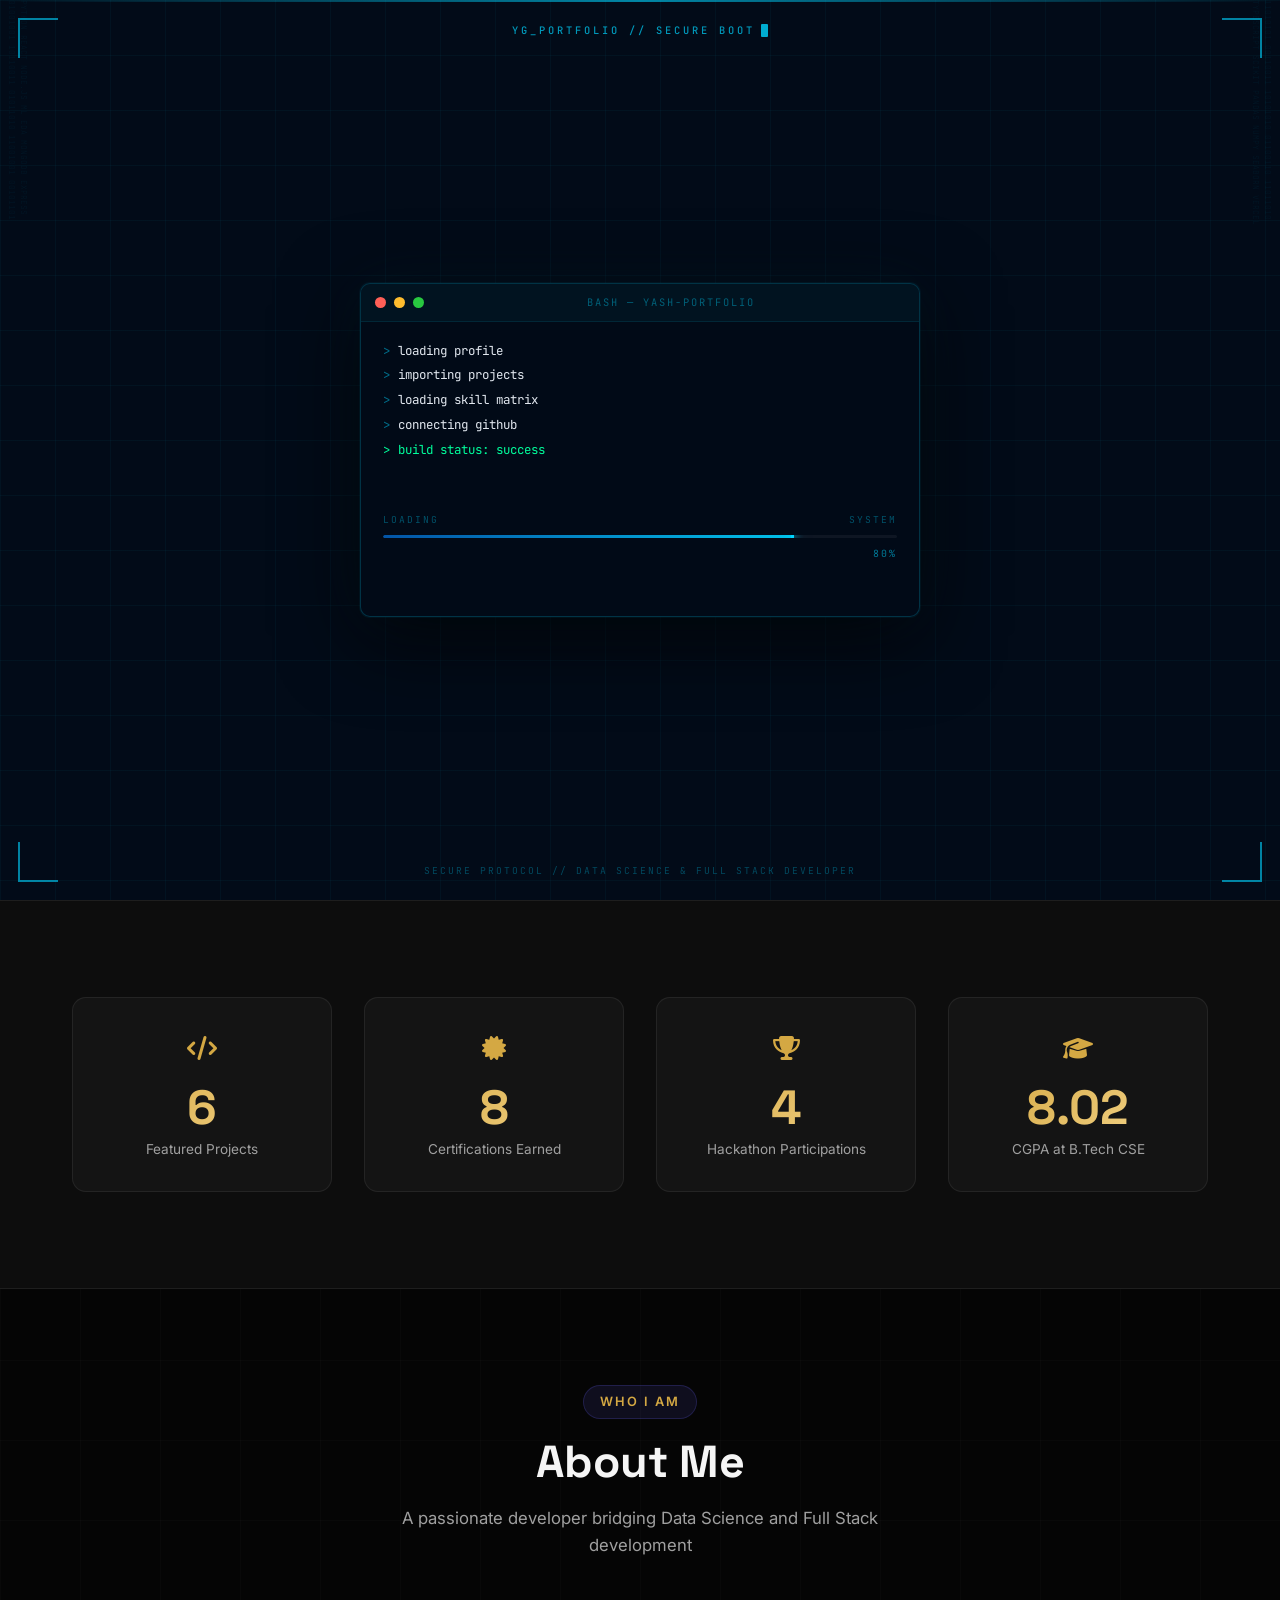
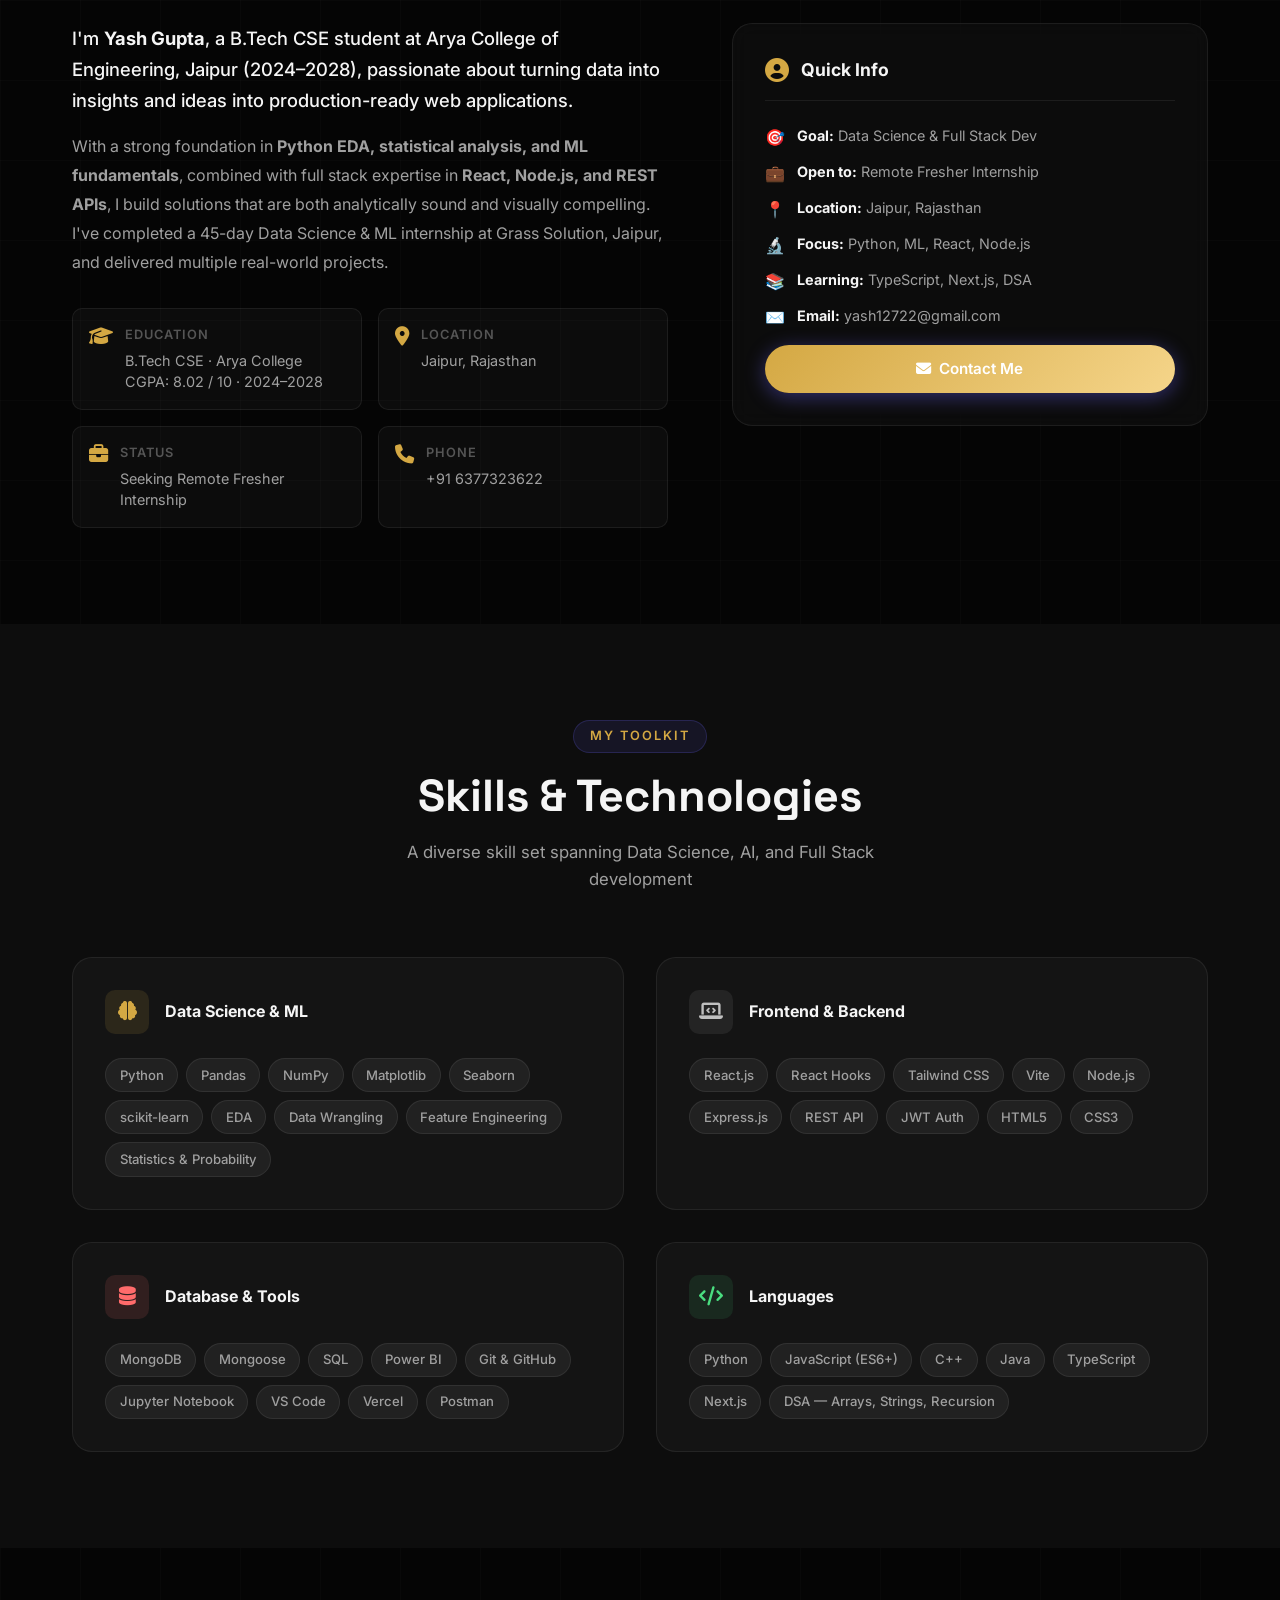
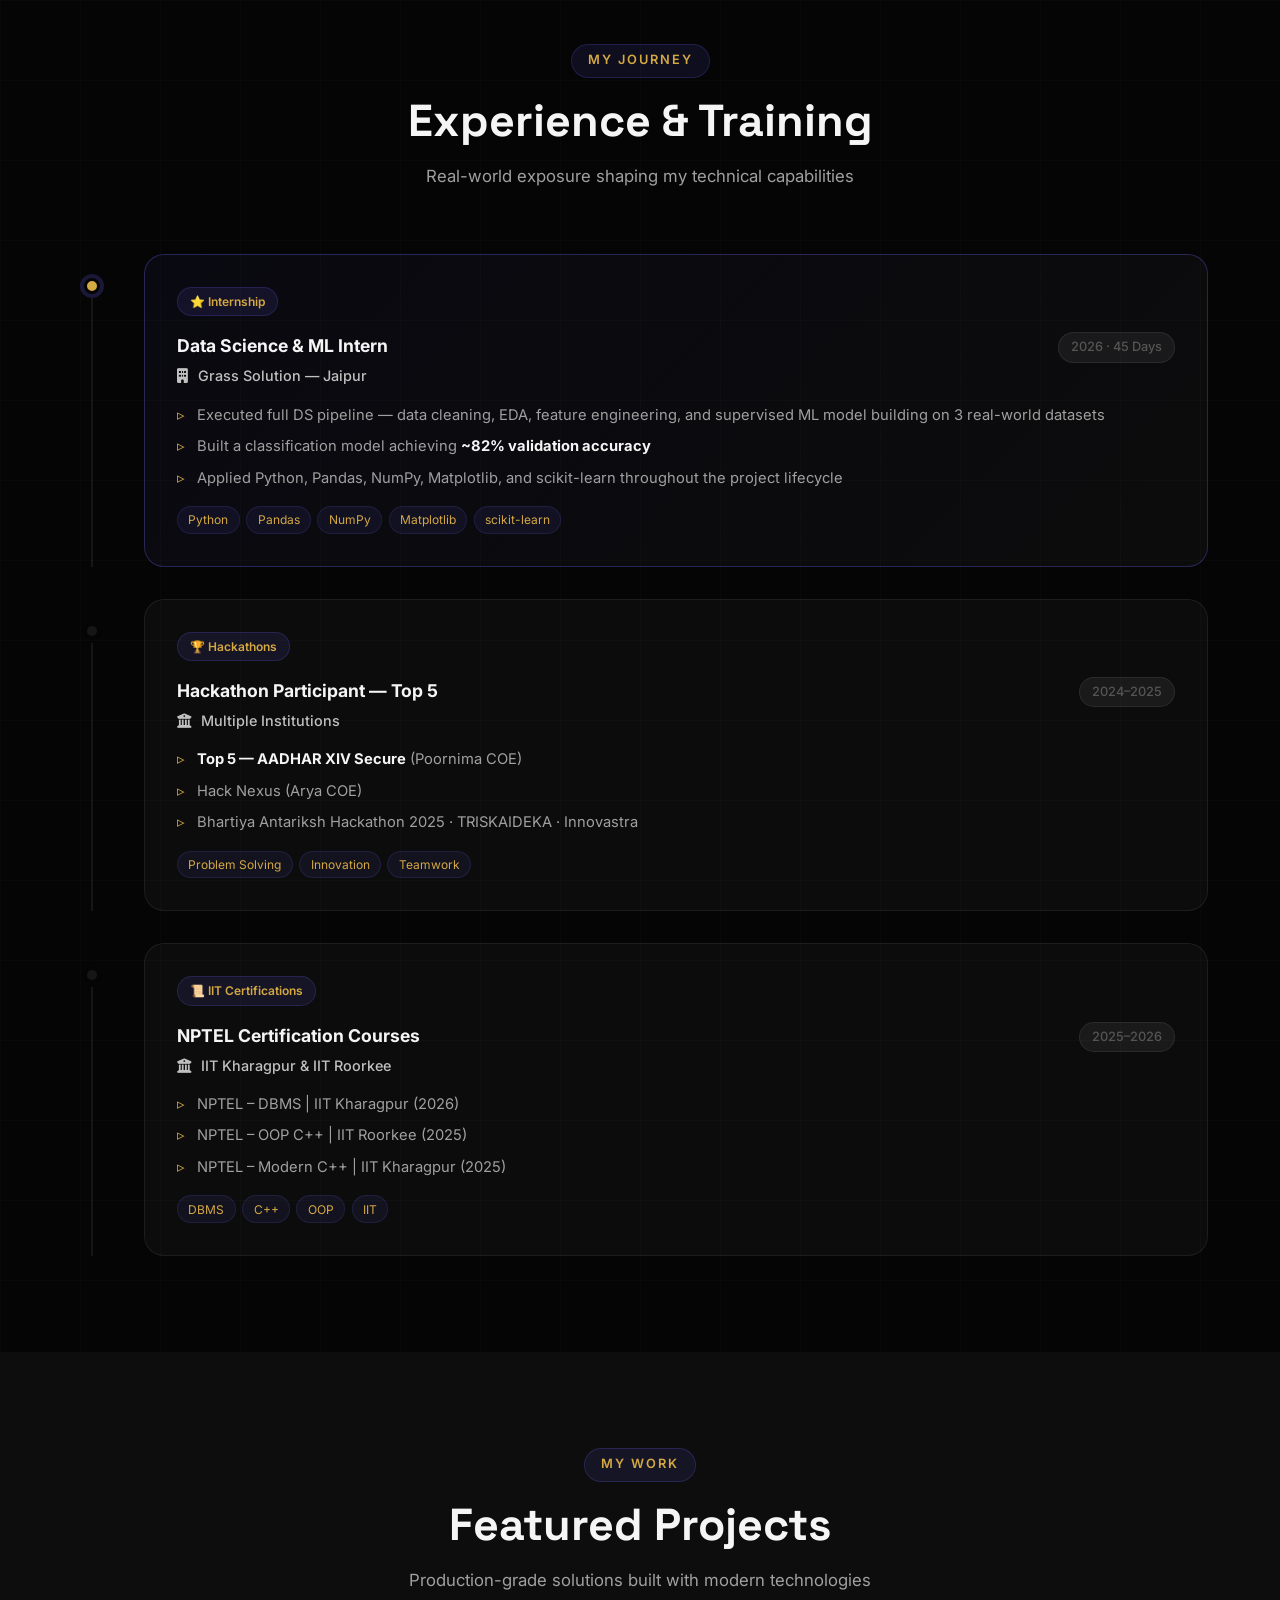
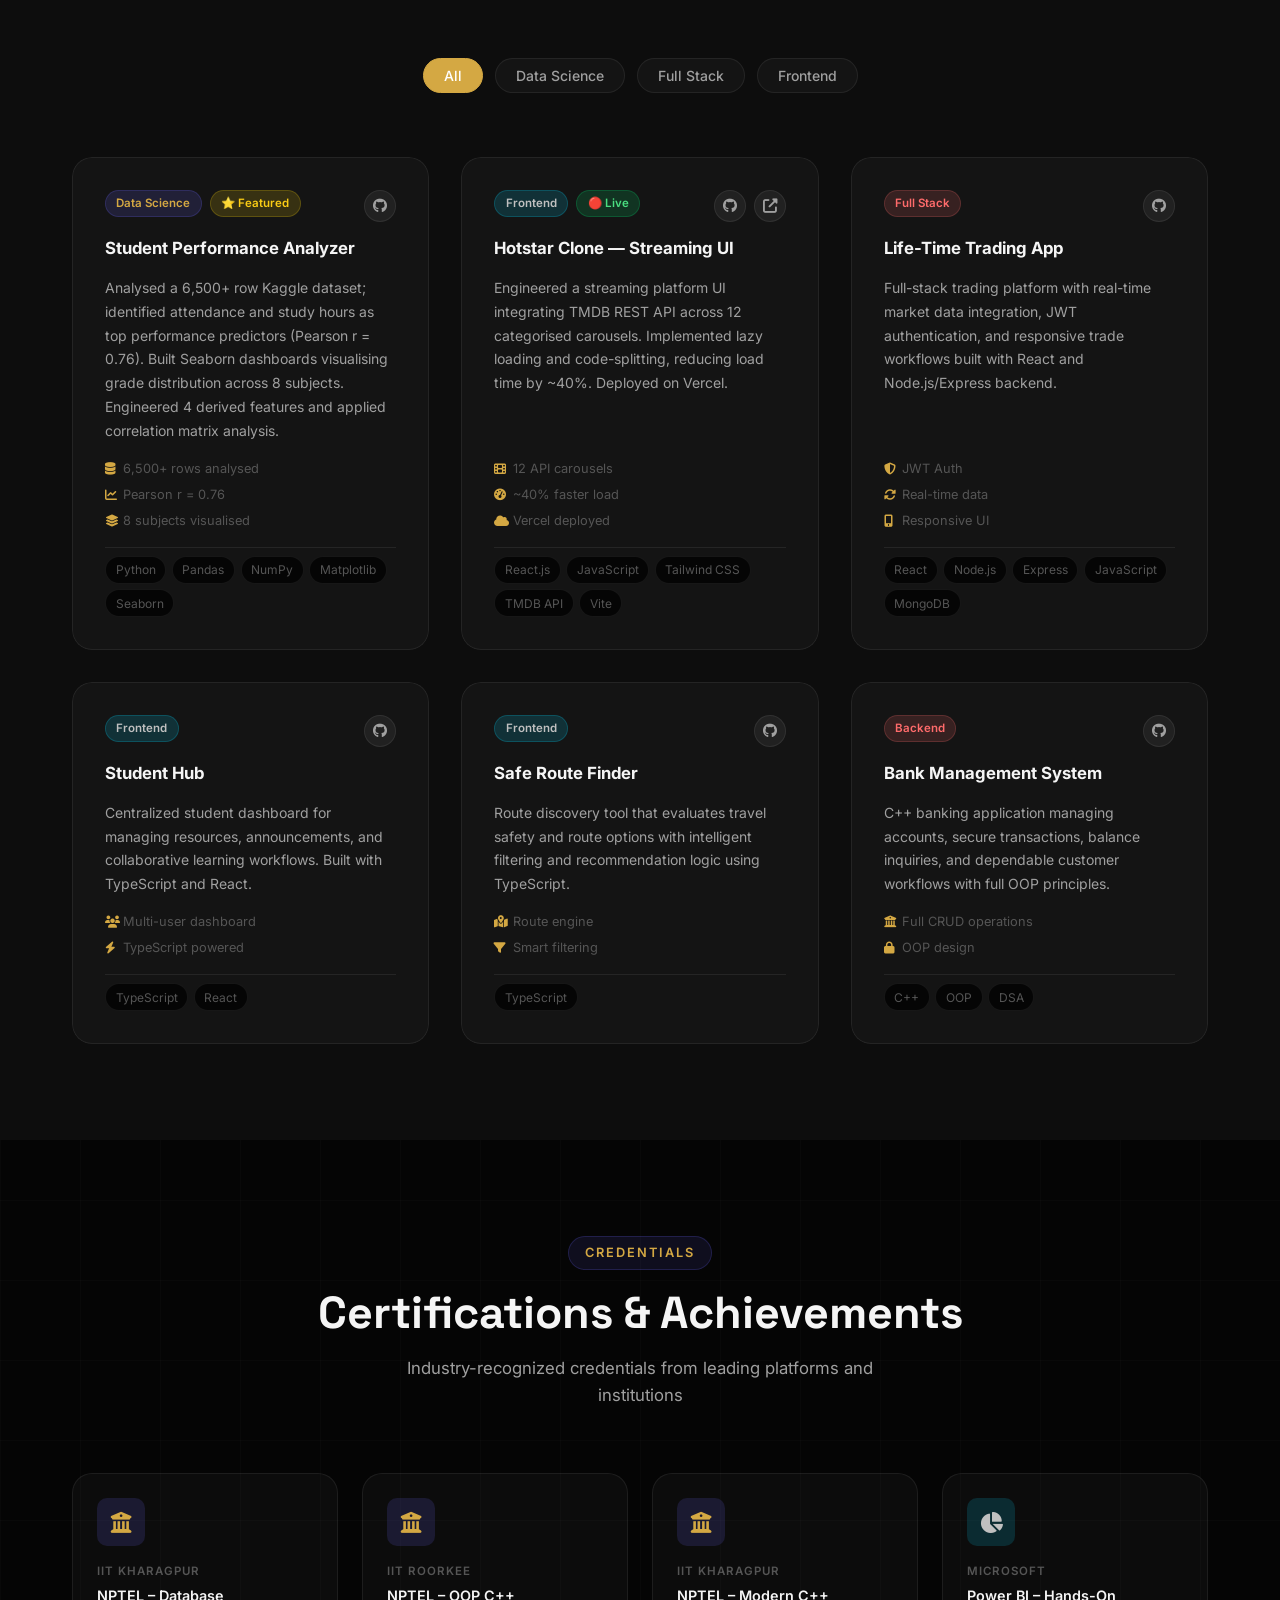
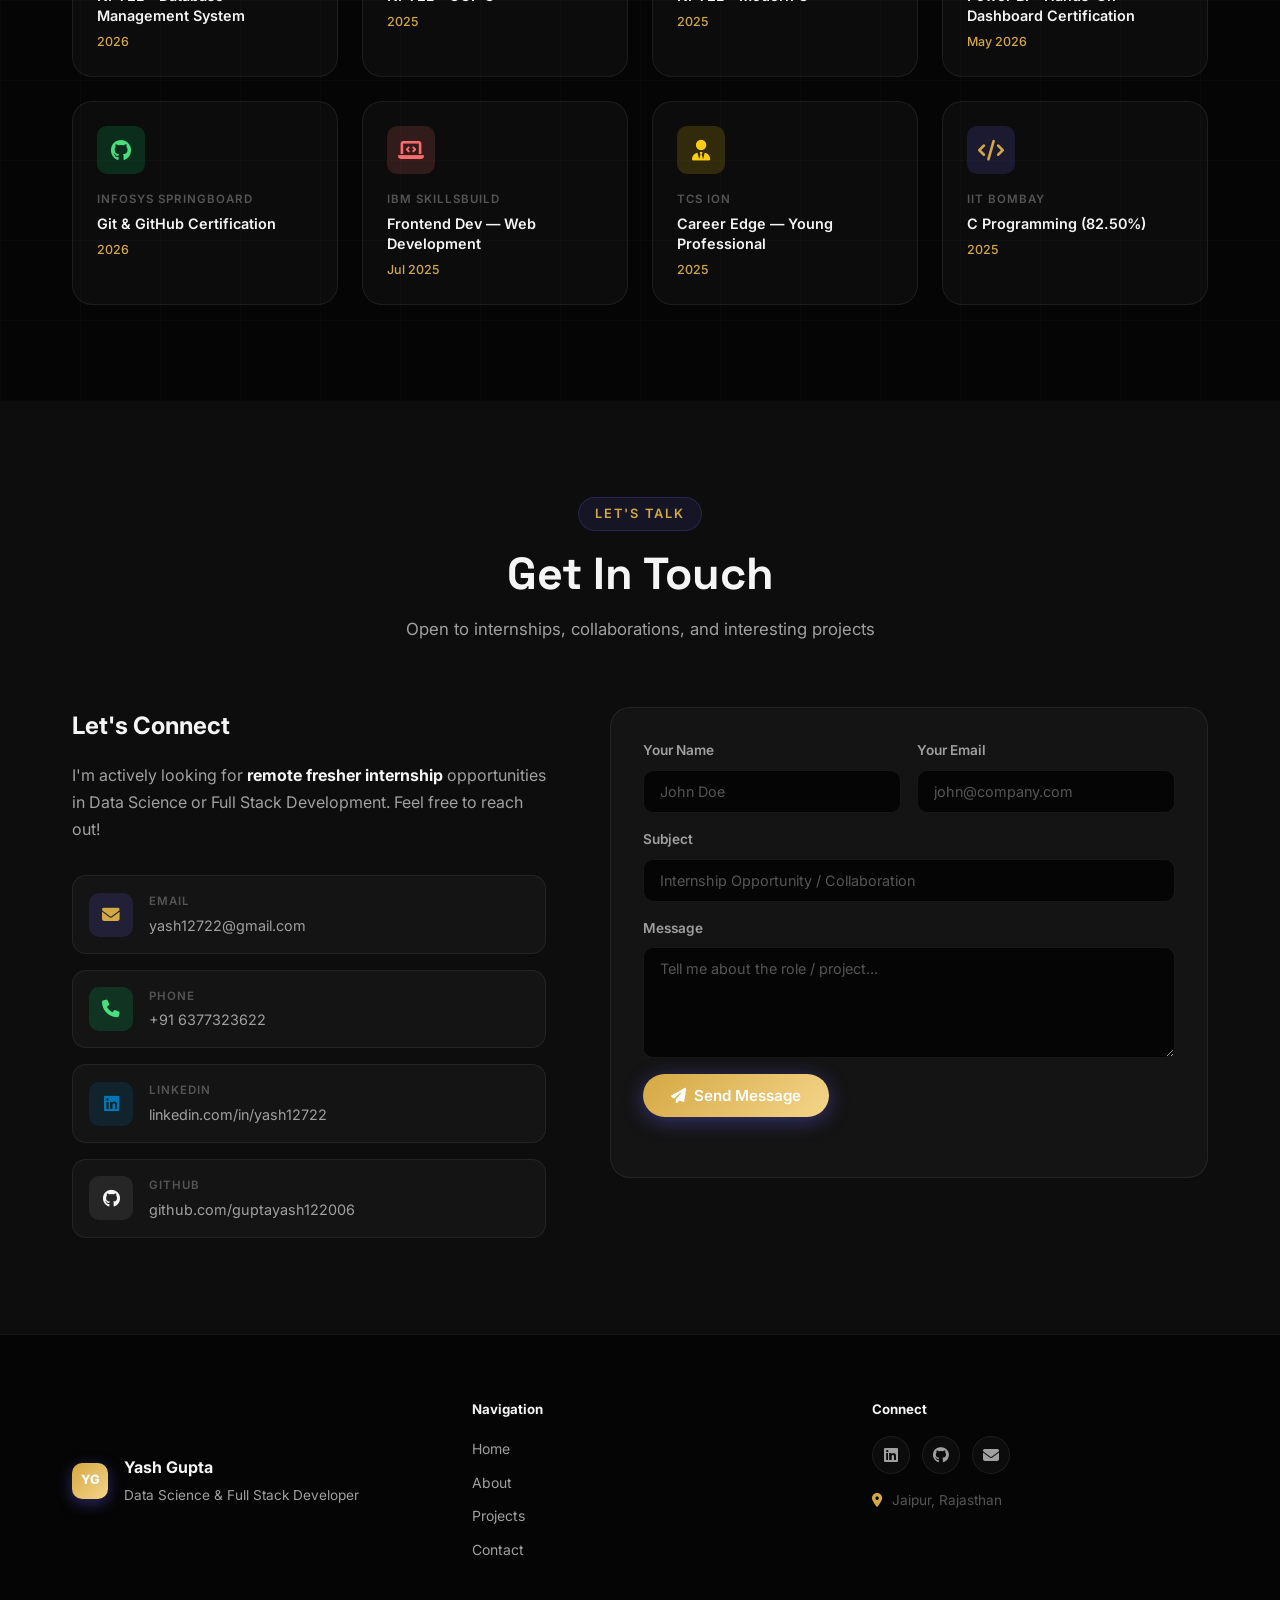
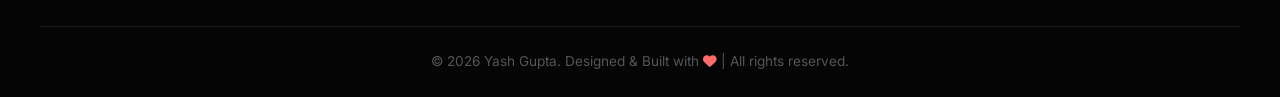
==== index.html @ b6098608 "first commit" ====
<!DOCTYPE html>
<html lang="en" data-theme="dark">
<head>
  <meta charset="UTF-8">
  <meta name="viewport" content="width=device-width, initial-scale=1.0">
  <meta name="description" content="Yash Gupta - Data Science & Full Stack Developer Portfolio. B.Tech CSE Student at Arya College of Engineering, Jaipur. Python, React, ML, Node.js.">
  <meta name="keywords" content="Yash Gupta, data science, full stack developer, portfolio, React, Node.js, Python, ML, internship, web development, Jaipur">
  <meta name="author" content="Yash Gupta">
  <meta name="robots" content="index,follow">
  <meta name="theme-color" content="#050505">
  <meta property="og:title" content="Yash Gupta | Data Science & Full Stack Developer">
  <meta property="og:description" content="Technical portfolio of Yash Gupta — Data Science fresher with hands-on Python EDA, ML, and Full Stack competency in React & Node.js.">
  <meta property="og:type" content="website">
  <meta property="og:site_name" content="Yash Gupta Portfolio">
  <meta name="twitter:card" content="summary_large_image">
  <meta name="twitter:title" content="Yash Gupta | Data Science & Full Stack Developer">
  <meta name="twitter:description" content="Data Science fresher | Full Stack competency in React & Node.js | Seeking remote fresher internship.">
  <title>Yash Gupta | Data Science & Full Stack Developer</title>

  <link rel="preconnect" href="https://fonts.googleapis.com">
  <link rel="preconnect" href="https://fonts.gstatic.com" crossorigin>
  <link href="https://fonts.googleapis.com/css2?family=Inter:wght@300;400;500;600;700;800;900&family=Space+Grotesk:wght@400;500;600;700&family=JetBrains+Mono:wght@400;500&display=swap" rel="stylesheet">
  <link rel="stylesheet" href="https://cdnjs.cloudflare.com/ajax/libs/font-awesome/6.5.0/css/all.min.css">
  <link rel="stylesheet" href="style.css">
  <!-- PRELOADER STYLES (isolated, yg- namespaced) -->
  <link rel="stylesheet" href="preloader.css">
</head>

<body>

  <!-- ============================================================
       PRE-LOADER OVERLAY
       Phase 1: ScannerIntro  (radar + status messages)
       Phase 2: TerminalLoader (commands + progress bar)
       Dismissed via JS after ~4-5s, shown only once per session.
       ============================================================ -->
  <div id="yg-preloader" role="status" aria-label="Loading portfolio..." aria-live="polite">

    <!-- ── SCANNER BACKGROUND DECORATION ── -->
    <div class="yg-grid-bg" aria-hidden="true"></div>
    <div class="yg-scanline" aria-hidden="true"></div>
    <div class="yg-corner yg-corner-tl" aria-hidden="true"></div>
    <div class="yg-corner yg-corner-tr" aria-hidden="true"></div>
    <div class="yg-corner yg-corner-bl" aria-hidden="true"></div>
    <div class="yg-corner yg-corner-br" aria-hidden="true"></div>
    <div class="yg-data-stream yg-ds-l1" aria-hidden="true">01001001 10110011 01011010 11001001 00101101</div>
    <div class="yg-data-stream yg-ds-l2" aria-hidden="true">PYTHON REACT NODE.JS ML EDA MONGODB EXPRESS</div>
    <div class="yg-data-stream yg-ds-r1" aria-hidden="true">11010101 00110011 10101010 01100110 11011010</div>
    <div class="yg-data-stream yg-ds-r2" aria-hidden="true">TYPESCRIPT SCIKIT PANDAS NUMPY SEABORN VERCEL</div>

    <!-- Top + Bottom status bars -->
    <div class="yg-top-bar" aria-hidden="true">
      <span>YG_PORTFOLIO // SECURE BOOT</span>
      <span class="yg-blink-cursor"></span>
    </div>
    <div class="yg-bottom-bar" aria-hidden="true">SECURE PROTOCOL // DATA SCIENCE &amp; FULL STACK DEVELOPER</div>

    <!-- ── PHASE 1 — SCANNER ── -->
    <div id="yg-scanner">

      <!-- Radar Scene -->
      <div class="yg-radar-scene">
        <!-- Static rings -->
        <div class="yg-ring yg-ring-1"></div>
        <div class="yg-ring yg-ring-2"></div>
        <div class="yg-ring yg-ring-3"></div>
        <div class="yg-ring yg-ring-4"></div>
        <div class="yg-ring-dot"></div>
        <!-- Crosshairs -->
        <div class="yg-cross-h"></div>
        <div class="yg-cross-v"></div>
        <!-- Radar sweep canvas -->
        <canvas id="yg-radar-canvas" aria-hidden="true"></canvas>
        <!-- Blip dots -->
        <div class="yg-blip yg-blip-1"></div>
        <div class="yg-blip yg-blip-2"></div>
        <div class="yg-blip yg-blip-3"></div>
        <div class="yg-blip yg-blip-4"></div>
        <!-- Center emblem -->
        <div class="yg-radar-center">
          <svg class="yg-shield-icon" viewBox="0 0 24 24" xmlns="http://www.w3.org/2000/svg" aria-hidden="true">
            <path d="M12 22s8-4 8-10V5l-8-3-8 3v7c0 6 8 10 8 10z"/>
          </svg>
        </div>
      </div>

      <!-- Status messages -->
      <div class="yg-status-wrap">
        <div class="yg-status-text" id="yg-scanner-status" aria-live="polite"></div>
      </div>

    </div><!-- /#yg-scanner -->

    <!-- ── PHASE 2 — TERMINAL LOADER ── -->
    <div id="yg-terminal">

      <!-- Terminal window -->
      <div class="yg-term-window">

        <!-- Title bar -->
        <div class="yg-term-titlebar" aria-hidden="true">
          <span class="yg-term-dot yg-term-dot-red"></span>
          <span class="yg-term-dot yg-term-dot-yellow"></span>
          <span class="yg-term-dot yg-term-dot-green"></span>
          <span class="yg-term-title">bash &mdash; yash-portfolio</span>
        </div>

        <!-- Command lines -->
        <div class="yg-term-body">
          <div class="yg-term-line" id="yg-cmd-1">
            <span class="yg-term-prompt">&gt;</span>
            <span class="yg-term-cmd">loading profile</span>
          </div>
          <div class="yg-term-line" id="yg-cmd-2">
            <span class="yg-term-prompt">&gt;</span>
            <span class="yg-term-cmd">importing projects</span>
          </div>
          <div class="yg-term-line" id="yg-cmd-3">
            <span class="yg-term-prompt">&gt;</span>
            <span class="yg-term-cmd">loading skill matrix</span>
          </div>
          <div class="yg-term-line" id="yg-cmd-4">
            <span class="yg-term-prompt">&gt;</span>
            <span class="yg-term-cmd">connecting github</span>
          </div>
          <div class="yg-term-line" id="yg-cmd-5">
            <span class="yg-term-prompt">&gt;</span>
            <span class="yg-term-cmd">build status: success</span>
          </div>
          <!-- Active cursor -->
          <div class="yg-term-cursor-line" id="yg-term-cursor-line" aria-hidden="true">
            <span class="yg-term-prompt">&gt;</span>
            <span class="yg-term-cursor"></span>
          </div>
        </div>

        <!-- Progress bar -->
        <div class="yg-progress-section">
          <div class="yg-prog-header">
            <span id="yg-prog-label">Loading</span>
            <span>System</span>
          </div>
          <div class="yg-prog-track" role="progressbar" aria-valuemin="0" aria-valuemax="100" aria-valuenow="0">
            <div class="yg-prog-fill" id="yg-prog-fill"></div>
          </div>
          <div class="yg-prog-pct" id="yg-prog-pct">0%</div>
        </div>

        <!-- Access Granted row -->
        <div class="yg-access-row" id="yg-access-row">
          <span class="yg-access-dot"></span>
          <span>Access Granted &mdash; Launching Portfolio</span>
        </div>

      </div><!-- /.yg-term-window -->
    </div><!-- /#yg-terminal -->

  </div><!-- /#yg-preloader -->

  <!-- PARTICLES BACKGROUND -->
  <canvas id="particleCanvas"></canvas>

  <!-- CURSOR GLOW -->
  <div class="cursor-glow" id="cursorGlow"></div>

  <!-- SKIP LINK -->
  <a class="skip-link" href="#mainContent">Skip to main content</a>

  <!-- STICKY NAVBAR -->
  <header class="navbar" id="navbar">
    <div class="navbar-container">
      <div class="navbar-brand">
        <div class="brand-logo">
          <span>YG</span>
        </div>
        <span class="brand-text">Yash Gupta</span>
      </div>

      <nav class="nav-links" id="navLinks" aria-label="Primary navigation">
        <a href="#hero" class="nav-link active" data-section="hero">Home</a>
        <a href="#about" class="nav-link" data-section="about">About</a>
        <a href="#skills" class="nav-link" data-section="skills">Skills</a>
        <a href="#experience" class="nav-link" data-section="experience">Experience</a>
        <a href="#projects" class="nav-link" data-section="projects">Projects</a>
        <a href="#certifications" class="nav-link" data-section="certifications">Certifications</a>
        <a href="#contact" class="nav-link" data-section="contact">Contact</a>
      </nav>

      <div class="navbar-actions">
        <!-- Day/Night Toggle -->
        <button class="theme-toggle" id="themeToggle" aria-label="Toggle dark/light mode" title="Toggle Theme">
          <div class="toggle-track">
            <i class="fas fa-moon moon-icon"></i>
            <i class="fas fa-sun sun-icon"></i>
            <div class="toggle-thumb"></div>
          </div>
        </button>

        <a href="#" target="_blank" rel="noopener noreferrer" class="resume-btn" id="resumeBtn">
          <i class="fas fa-file-pdf"></i> <span>Resume</span>
        </a>
      </div>

      <button class="mobile-menu-btn" id="mobileMenuBtn" type="button" aria-label="Toggle navigation menu" aria-expanded="false" aria-controls="navLinks">
        <span></span><span></span><span></span>
      </button>
    </div>
  </header>

  <main id="mainContent">

    <!-- ===== HERO SECTION ===== -->
    <section id="hero" class="hero">
      <div class="hero-container">
        <div class="hero-content" data-aos="fade-right">
          <div class="hero-badge">
            <span class="badge-dot"></span>
            Open to Internships
          </div>

          <h1 class="hero-title">
            Hi, I'm <span class="gradient-text typewriter" id="nameText">Yash Gupta</span>
          </h1>

          <div class="hero-role">
            <span class="role-prefix">I build</span>
            <span class="role-rotator" id="roleRotator">
              <span class="role-item active">ML & Data Science Solutions</span>
              <span class="role-item">Full Stack Web Apps</span>
              <span class="role-item">React & Node.js Projects</span>
              <span class="role-item">Data Visualizations</span>
            </span>
          </div>

          <p class="hero-description">
            Data Science fresher with hands-on Python EDA, statistical analysis, and ML fundamentals. 
            Full Stack competency in React & Node.js. Delivered 2 data projects and a production-deployed 
            frontend clone. Seeking a <strong>remote fresher internship</strong> in Data Science or Full Stack Development.
          </p>

          <div class="hero-ctas">
            <a href="#projects" class="btn btn-primary">
              <i class="fas fa-rocket"></i> View My Work
            </a>
            <a href="#contact" class="btn btn-secondary">
              <i class="fas fa-paper-plane"></i> Hire Me
            </a>
          </div>

          <div class="hero-socials">
            <a href="https://www.linkedin.com/in/yash12722/" target="_blank" rel="noopener noreferrer" class="social-link" title="LinkedIn" aria-label="LinkedIn">
              <i class="fab fa-linkedin"></i>
            </a>
            <a href="https://github.com/guptayash122006" target="_blank" rel="noopener noreferrer" class="social-link" title="GitHub" aria-label="GitHub">
              <i class="fab fa-github"></i>
            </a>
            <a href="mailto:yash12722@gmail.com" class="social-link" title="Email" aria-label="Email">
              <i class="fas fa-envelope"></i>
            </a>
            <a href="tel:+916377323622" class="social-link" title="Phone" aria-label="Phone">
              <i class="fas fa-phone"></i>
            </a>
          </div>
        </div>

        <div class="hero-visual" data-aos="fade-left">
          <div class="hero-card-3d">
            <div class="profile-ring outer-ring"></div>
            <div class="profile-ring middle-ring"></div>
            <div class="profile-avatar">
              <img
                src="profile.jpg"
                alt="Yash Gupta"
                class="avatar-photo"
              >
            </div>
            <div class="floating-badge badge-1">
              <i class="fab fa-python"></i> Python
            </div>
            <div class="floating-badge badge-2">
              <i class="fas fa-brain"></i> ML
            </div>
            <div class="floating-badge badge-3">
              <i class="fab fa-react"></i> React
            </div>
            <div class="floating-badge badge-4">
              <i class="fas fa-chart-bar"></i> EDA
            </div>
            <div class="floating-badge badge-5">
              <i class="fab fa-node-js"></i> Node.js
            </div>
          </div>
        </div>
      </div>

      <div class="scroll-indicator">
        <div class="scroll-mouse">
          <div class="scroll-wheel"></div>
        </div>
        <span>Scroll to explore</span>
      </div>
    </section>

    <!-- ===== STATS SECTION ===== -->
    <section class="stats-section">
      <div class="section-container">
        <div class="stats-grid">
          <div class="stat-card" data-aos="fade-up" data-aos-delay="0">
            <div class="stat-icon"><i class="fas fa-code"></i></div>
            <h3 class="stat-number" data-count="6">0</h3>
            <p>Featured Projects</p>
          </div>
          <div class="stat-card" data-aos="fade-up" data-aos-delay="100">
            <div class="stat-icon"><i class="fas fa-certificate"></i></div>
            <h3 class="stat-number" data-count="8">0</h3>
            <p>Certifications Earned</p>
          </div>
          <div class="stat-card" data-aos="fade-up" data-aos-delay="200">
            <div class="stat-icon"><i class="fas fa-trophy"></i></div>
            <h3 class="stat-number" data-count="4">0</h3>
            <p>Hackathon Participations</p>
          </div>
          <div class="stat-card" data-aos="fade-up" data-aos-delay="300">
            <div class="stat-icon"><i class="fas fa-graduation-cap"></i></div>
            <h3 class="stat-number" data-count="8" data-suffix=".02">0</h3>
            <p>CGPA at B.Tech CSE</p>
          </div>
        </div>
      </div>
    </section>

    <!-- ===== ABOUT SECTION ===== -->
    <section id="about" class="about-section">
      <div class="section-container">
        <div class="section-header" data-aos="fade-up">
          <span class="section-tag">Who I Am</span>
          <h2 class="section-title">About Me</h2>
          <p class="section-subtitle">A passionate developer bridging Data Science and Full Stack development</p>
        </div>

        <div class="about-wrapper">
          <div class="about-content" data-aos="fade-right">
            <p class="about-intro">
              I'm <strong>Yash Gupta</strong>, a B.Tech CSE student at Arya College of Engineering, Jaipur (2024–2028), 
              passionate about turning data into insights and ideas into production-ready web applications.
            </p>
            <p class="about-body">
              With a strong foundation in <strong>Python EDA, statistical analysis, and ML fundamentals</strong>, 
              combined with full stack expertise in <strong>React, Node.js, and REST APIs</strong>, I build solutions 
              that are both analytically sound and visually compelling. I've completed a 45-day Data Science & ML 
              internship at Grass Solution, Jaipur, and delivered multiple real-world projects.
            </p>

            <div class="about-facts-grid">
              <div class="fact-item">
                <i class="fas fa-graduation-cap"></i>
                <div>
                  <h4>Education</h4>
                  <p>B.Tech CSE · Arya College<br>CGPA: 8.02 / 10 · 2024–2028</p>
                </div>
              </div>
              <div class="fact-item">
                <i class="fas fa-map-marker-alt"></i>
                <div>
                  <h4>Location</h4>
                  <p>Jaipur, Rajasthan</p>
                </div>
              </div>
              <div class="fact-item">
                <i class="fas fa-briefcase"></i>
                <div>
                  <h4>Status</h4>
                  <p>Seeking Remote Fresher Internship</p>
                </div>
              </div>
              <div class="fact-item">
                <i class="fas fa-phone"></i>
                <div>
                  <h4>Phone</h4>
                  <p>+91 6377323622</p>
                </div>
              </div>
            </div>
          </div>

          <div class="about-card-side" data-aos="fade-left">
            <div class="quick-info-card">
              <div class="quick-info-header">
                <i class="fas fa-user-circle"></i>
                <h3>Quick Info</h3>
              </div>
              <ul class="quick-list">
                <li><span class="ql-icon">🎯</span><span><strong>Goal:</strong> Data Science & Full Stack Dev</span></li>
                <li><span class="ql-icon">💼</span><span><strong>Open to:</strong> Remote Fresher Internship</span></li>
                <li><span class="ql-icon">📍</span><span><strong>Location:</strong> Jaipur, Rajasthan</span></li>
                <li><span class="ql-icon">🔬</span><span><strong>Focus:</strong> Python, ML, React, Node.js</span></li>
                <li><span class="ql-icon">📚</span><span><strong>Learning:</strong> TypeScript, Next.js, DSA</span></li>
                <li><span class="ql-icon">✉️</span><span><strong>Email:</strong> yash12722@gmail.com</span></li>
              </ul>
              <a href="#contact" class="btn btn-primary" style="width:100%; margin-top: 1rem; justify-content:center;">
                <i class="fas fa-envelope"></i> Contact Me
              </a>
            </div>
          </div>
        </div>
      </div>
    </section>

    <!-- ===== SKILLS SECTION ===== -->
    <section id="skills" class="skills-section">
      <div class="section-container">
        <div class="section-header" data-aos="fade-up">
          <span class="section-tag">My Toolkit</span>
          <h2 class="section-title">Skills & Technologies</h2>
          <p class="section-subtitle">A diverse skill set spanning Data Science, AI, and Full Stack development</p>
        </div>

        <div class="skills-grid">
          <!-- Data Science & ML -->
          <div class="skill-category-card" data-aos="fade-up" data-aos-delay="0">
            <div class="skill-cat-header">
              <div class="skill-cat-icon ds-icon"><i class="fas fa-brain"></i></div>
              <h3>Data Science & ML</h3>
            </div>
            <div class="skill-chips">
              <span class="skill-chip">Python</span>
              <span class="skill-chip">Pandas</span>
              <span class="skill-chip">NumPy</span>
              <span class="skill-chip">Matplotlib</span>
              <span class="skill-chip">Seaborn</span>
              <span class="skill-chip">scikit-learn</span>
              <span class="skill-chip">EDA</span>
              <span class="skill-chip">Data Wrangling</span>
              <span class="skill-chip">Feature Engineering</span>
              <span class="skill-chip">Statistics & Probability</span>
            </div>
          </div>

          <!-- Frontend & Backend -->
          <div class="skill-category-card" data-aos="fade-up" data-aos-delay="100">
            <div class="skill-cat-header">
              <div class="skill-cat-icon fe-icon"><i class="fas fa-laptop-code"></i></div>
              <h3>Frontend & Backend</h3>
            </div>
            <div class="skill-chips">
              <span class="skill-chip">React.js</span>
              <span class="skill-chip">React Hooks</span>
              <span class="skill-chip">Tailwind CSS</span>
              <span class="skill-chip">Vite</span>
              <span class="skill-chip">Node.js</span>
              <span class="skill-chip">Express.js</span>
              <span class="skill-chip">REST API</span>
              <span class="skill-chip">JWT Auth</span>
              <span class="skill-chip">HTML5</span>
              <span class="skill-chip">CSS3</span>
            </div>
          </div>

          <!-- Database & Tools -->
          <div class="skill-category-card" data-aos="fade-up" data-aos-delay="200">
            <div class="skill-cat-header">
              <div class="skill-cat-icon db-icon"><i class="fas fa-database"></i></div>
              <h3>Database & Tools</h3>
            </div>
            <div class="skill-chips">
              <span class="skill-chip">MongoDB</span>
              <span class="skill-chip">Mongoose</span>
              <span class="skill-chip">SQL</span>
              <span class="skill-chip">Power BI</span>
              <span class="skill-chip">Git & GitHub</span>
              <span class="skill-chip">Jupyter Notebook</span>
              <span class="skill-chip">VS Code</span>
              <span class="skill-chip">Vercel</span>
              <span class="skill-chip">Postman</span>
            </div>
          </div>

          <!-- Languages -->
          <div class="skill-category-card" data-aos="fade-up" data-aos-delay="300">
            <div class="skill-cat-header">
              <div class="skill-cat-icon lang-icon"><i class="fas fa-code"></i></div>
              <h3>Languages</h3>
            </div>
            <div class="skill-chips">
              <span class="skill-chip">Python</span>
              <span class="skill-chip">JavaScript (ES6+)</span>
              <span class="skill-chip">C++</span>
              <span class="skill-chip">Java</span>
              <span class="skill-chip">TypeScript</span>
              <span class="skill-chip">Next.js</span>
              <span class="skill-chip">DSA — Arrays, Strings, Recursion</span>
            </div>
          </div>
        </div>
      </div>
    </section>

    <!-- ===== EXPERIENCE SECTION ===== -->
    <section id="experience" class="experience-section">
      <div class="section-container">
        <div class="section-header" data-aos="fade-up">
          <span class="section-tag">My Journey</span>
          <h2 class="section-title">Experience & Training</h2>
          <p class="section-subtitle">Real-world exposure shaping my technical capabilities</p>
        </div>

        <div class="timeline">
          <!-- DS & ML Internship -->
          <div class="timeline-item" data-aos="fade-right">
            <div class="timeline-connector">
              <div class="timeline-dot current"></div>
              <div class="timeline-line"></div>
            </div>
            <div class="timeline-card featured">
              <div class="tl-badge">⭐ Internship</div>
              <div class="timeline-header">
                <div>
                  <h3>Data Science & ML Intern</h3>
                  <p class="timeline-org"><i class="fas fa-building"></i> Grass Solution — Jaipur</p>
                </div>
                <span class="timeline-date">2026 · 45 Days</span>
              </div>
              <ul class="timeline-points">
                <li>Executed full DS pipeline — data cleaning, EDA, feature engineering, and supervised ML model building on 3 real-world datasets</li>
                <li>Built a classification model achieving <strong>~82% validation accuracy</strong></li>
                <li>Applied Python, Pandas, NumPy, Matplotlib, and scikit-learn throughout the project lifecycle</li>
              </ul>
              <div class="timeline-tags">
                <span>Python</span><span>Pandas</span><span>NumPy</span><span>Matplotlib</span><span>scikit-learn</span>
              </div>
            </div>
          </div>

          <!-- Hackathons -->
          <div class="timeline-item" data-aos="fade-right" data-aos-delay="100">
            <div class="timeline-connector">
              <div class="timeline-dot"></div>
              <div class="timeline-line"></div>
            </div>
            <div class="timeline-card">
              <div class="tl-badge">🏆 Hackathons</div>
              <div class="timeline-header">
                <div>
                  <h3>Hackathon Participant — Top 5</h3>
                  <p class="timeline-org"><i class="fas fa-university"></i> Multiple Institutions</p>
                </div>
                <span class="timeline-date">2024–2025</span>
              </div>
              <ul class="timeline-points">
                <li><strong>Top 5 — AADHAR XIV Secure</strong> (Poornima COE)</li>
                <li>Hack Nexus (Arya COE)</li>
                <li>Bhartiya Antariksh Hackathon 2025 · TRISKAIDEKA · Innovastra</li>
              </ul>
              <div class="timeline-tags">
                <span>Problem Solving</span><span>Innovation</span><span>Teamwork</span>
              </div>
            </div>
          </div>

          <!-- NPTEL Certifications -->
          <div class="timeline-item" data-aos="fade-right" data-aos-delay="200">
            <div class="timeline-connector">
              <div class="timeline-dot"></div>
              <div class="timeline-line"></div>
            </div>
            <div class="timeline-card">
              <div class="tl-badge">📜 IIT Certifications</div>
              <div class="timeline-header">
                <div>
                  <h3>NPTEL Certification Courses</h3>
                  <p class="timeline-org"><i class="fas fa-university"></i> IIT Kharagpur & IIT Roorkee</p>
                </div>
                <span class="timeline-date">2025–2026</span>
              </div>
              <ul class="timeline-points">
                <li>NPTEL – DBMS | IIT Kharagpur (2026)</li>
                <li>NPTEL – OOP C++ | IIT Roorkee (2025)</li>
                <li>NPTEL – Modern C++ | IIT Kharagpur (2025)</li>
              </ul>
              <div class="timeline-tags">
                <span>DBMS</span><span>C++</span><span>OOP</span><span>IIT</span>
              </div>
            </div>
          </div>
        </div>
      </div>
    </section>

    <!-- ===== PROJECTS SECTION ===== -->
    <section id="projects" class="projects-section">
      <div class="section-container">
        <div class="section-header" data-aos="fade-up">
          <span class="section-tag">My Work</span>
          <h2 class="section-title">Featured Projects</h2>
          <p class="section-subtitle">Production-grade solutions built with modern technologies</p>
        </div>

        <div class="projects-filter" data-aos="fade-up">
          <button class="filter-btn active" data-filter="all">All</button>
          <button class="filter-btn" data-filter="data-science">Data Science</button>
          <button class="filter-btn" data-filter="fullstack">Full Stack</button>
          <button class="filter-btn" data-filter="frontend">Frontend</button>
        </div>

        <div class="projects-grid">

          <!-- Project 1: Student Performance Analyzer -->
          <div class="project-card" data-category="data-science" data-aos="fade-up" data-aos-delay="0">
            <div class="project-card-inner">
              <div class="project-top">
                <div class="project-badges">
                  <span class="project-badge badge-ds">Data Science</span>
                  <span class="project-badge badge-featured">⭐ Featured</span>
                </div>
                <div class="project-links-top">
                  <a href="https://github.com/guptayash122006" target="_blank" rel="noopener noreferrer" title="GitHub" aria-label="View on GitHub">
                    <i class="fab fa-github"></i>
                  </a>
                </div>
              </div>
              <h3 class="project-title">Student Performance Analyzer</h3>
              <p class="project-description">
                Analysed a 6,500+ row Kaggle dataset; identified attendance and study hours as top performance 
                predictors (Pearson r = 0.76). Built Seaborn dashboards visualising grade distribution across 8 subjects.
                Engineered 4 derived features and applied correlation matrix analysis.
              </p>
              <div class="project-highlights">
                <span><i class="fas fa-database"></i> 6,500+ rows analysed</span>
                <span><i class="fas fa-chart-line"></i> Pearson r = 0.76</span>
                <span><i class="fas fa-layer-group"></i> 8 subjects visualised</span>
              </div>
              <div class="tech-stack-row">
                <span>Python</span><span>Pandas</span><span>NumPy</span><span>Matplotlib</span><span>Seaborn</span>
              </div>
            </div>
          </div>

          <!-- Project 2: Hotstar Clone -->
          <div class="project-card" data-category="frontend" data-aos="fade-up" data-aos-delay="100">
            <div class="project-card-inner">
              <div class="project-top">
                <div class="project-badges">
                  <span class="project-badge badge-fe">Frontend</span>
                  <span class="project-badge badge-live">🔴 Live</span>
                </div>
                <div class="project-links-top">
                  <a href="https://github.com/guptayash122006" target="_blank" rel="noopener noreferrer" title="GitHub" aria-label="View on GitHub">
                    <i class="fab fa-github"></i>
                  </a>
                  <a href="https://yash-portfolio-khaki.vercel.app/" target="_blank" rel="noopener noreferrer" title="Live Demo" aria-label="Live Demo">
                    <i class="fas fa-external-link-alt"></i>
                  </a>
                </div>
              </div>
              <h3 class="project-title">Hotstar Clone — Streaming UI</h3>
              <p class="project-description">
                Engineered a streaming platform UI integrating TMDB REST API across 12 categorised carousels. 
                Implemented lazy loading and code-splitting, reducing load time by ~40%. Deployed on Vercel.
              </p>
              <div class="project-highlights">
                <span><i class="fas fa-film"></i> 12 API carousels</span>
                <span><i class="fas fa-tachometer-alt"></i> ~40% faster load</span>
                <span><i class="fas fa-cloud"></i> Vercel deployed</span>
              </div>
              <div class="tech-stack-row">
                <span>React.js</span><span>JavaScript</span><span>Tailwind CSS</span><span>TMDB API</span><span>Vite</span>
              </div>
            </div>
          </div>

          <!-- Project 3: Life-Time Trading App -->
          <div class="project-card" data-category="fullstack" data-aos="fade-up" data-aos-delay="200">
            <div class="project-card-inner">
              <div class="project-top">
                <div class="project-badges">
                  <span class="project-badge badge-fs">Full Stack</span>
                </div>
                <div class="project-links-top">
                  <a href="https://github.com/guptayash122006/Life-Time-Trading-App" target="_blank" rel="noopener noreferrer" title="GitHub" aria-label="View on GitHub">
                    <i class="fab fa-github"></i>
                  </a>
                </div>
              </div>
              <h3 class="project-title">Life-Time Trading App</h3>
              <p class="project-description">
                Full-stack trading platform with real-time market data integration, JWT authentication, 
                and responsive trade workflows built with React and Node.js/Express backend.
              </p>
              <div class="project-highlights">
                <span><i class="fas fa-shield-alt"></i> JWT Auth</span>
                <span><i class="fas fa-sync-alt"></i> Real-time data</span>
                <span><i class="fas fa-mobile-alt"></i> Responsive UI</span>
              </div>
              <div class="tech-stack-row">
                <span>React</span><span>Node.js</span><span>Express</span><span>JavaScript</span><span>MongoDB</span>
              </div>
            </div>
          </div>

          <!-- Project 4: Student Hub -->
          <div class="project-card" data-category="frontend" data-aos="fade-up" data-aos-delay="0">
            <div class="project-card-inner">
              <div class="project-top">
                <div class="project-badges">
                  <span class="project-badge badge-fe">Frontend</span>
                </div>
                <div class="project-links-top">
                  <a href="https://github.com/guptayash122006/student-hub" target="_blank" rel="noopener noreferrer" title="GitHub" aria-label="View on GitHub">
                    <i class="fab fa-github"></i>
                  </a>
                </div>
              </div>
              <h3 class="project-title">Student Hub</h3>
              <p class="project-description">
                Centralized student dashboard for managing resources, announcements, and collaborative 
                learning workflows. Built with TypeScript and React.
              </p>
              <div class="project-highlights">
                <span><i class="fas fa-users"></i> Multi-user dashboard</span>
                <span><i class="fas fa-bolt"></i> TypeScript powered</span>
              </div>
              <div class="tech-stack-row">
                <span>TypeScript</span><span>React</span>
              </div>
            </div>
          </div>

          <!-- Project 5: Safe Route Finder -->
          <div class="project-card" data-category="frontend" data-aos="fade-up" data-aos-delay="100">
            <div class="project-card-inner">
              <div class="project-top">
                <div class="project-badges">
                  <span class="project-badge badge-fe">Frontend</span>
                </div>
                <div class="project-links-top">
                  <a href="https://github.com/guptayash122006/safe-route-finder" target="_blank" rel="noopener noreferrer" title="GitHub" aria-label="View on GitHub">
                    <i class="fab fa-github"></i>
                  </a>
                </div>
              </div>
              <h3 class="project-title">Safe Route Finder</h3>
              <p class="project-description">
                Route discovery tool that evaluates travel safety and route options with intelligent 
                filtering and recommendation logic using TypeScript.
              </p>
              <div class="project-highlights">
                <span><i class="fas fa-map-marked-alt"></i> Route engine</span>
                <span><i class="fas fa-filter"></i> Smart filtering</span>
              </div>
              <div class="tech-stack-row">
                <span>TypeScript</span>
              </div>
            </div>
          </div>

          <!-- Project 6: Bank Management System -->
          <div class="project-card" data-category="fullstack" data-aos="fade-up" data-aos-delay="200">
            <div class="project-card-inner">
              <div class="project-top">
                <div class="project-badges">
                  <span class="project-badge badge-fs">Backend</span>
                </div>
                <div class="project-links-top">
                  <a href="https://github.com/guptayash122006/Bank-Management-System" target="_blank" rel="noopener noreferrer" title="GitHub" aria-label="View on GitHub">
                    <i class="fab fa-github"></i>
                  </a>
                </div>
              </div>
              <h3 class="project-title">Bank Management System</h3>
              <p class="project-description">
                C++ banking application managing accounts, secure transactions, balance inquiries, 
                and dependable customer workflows with full OOP principles.
              </p>
              <div class="project-highlights">
                <span><i class="fas fa-university"></i> Full CRUD operations</span>
                <span><i class="fas fa-lock"></i> OOP design</span>
              </div>
              <div class="tech-stack-row">
                <span>C++</span><span>OOP</span><span>DSA</span>
              </div>
            </div>
          </div>

        </div>
      </div>
    </section>

    <!-- ===== CERTIFICATIONS SECTION ===== -->
    <section id="certifications" class="certifications-section">
      <div class="section-container">
        <div class="section-header" data-aos="fade-up">
          <span class="section-tag">Credentials</span>
          <h2 class="section-title">Certifications & Achievements</h2>
          <p class="section-subtitle">Industry-recognized credentials from leading platforms and institutions</p>
        </div>

        <div class="certs-grid">

          <div class="cert-card" data-aos="fade-up" data-aos-delay="0">
            <div class="cert-icon-wrapper nptel">
              <i class="fas fa-university"></i>
            </div>
            <div class="cert-body">
              <span class="cert-platform">IIT Kharagpur</span>
              <h3>NPTEL – Database Management System</h3>
              <span class="cert-year">2026</span>
            </div>
          </div>

          <div class="cert-card" data-aos="fade-up" data-aos-delay="100">
            <div class="cert-icon-wrapper nptel">
              <i class="fas fa-university"></i>
            </div>
            <div class="cert-body">
              <span class="cert-platform">IIT Roorkee</span>
              <h3>NPTEL – OOP C++</h3>
              <span class="cert-year">2025</span>
            </div>
          </div>

          <div class="cert-card" data-aos="fade-up" data-aos-delay="200">
            <div class="cert-icon-wrapper nptel">
              <i class="fas fa-university"></i>
            </div>
            <div class="cert-body">
              <span class="cert-platform">IIT Kharagpur</span>
              <h3>NPTEL – Modern C++</h3>
              <span class="cert-year">2025</span>
            </div>
          </div>

          <div class="cert-card" data-aos="fade-up" data-aos-delay="0">
            <div class="cert-icon-wrapper microsoft">
              <i class="fas fa-chart-pie"></i>
            </div>
            <div class="cert-body">
              <span class="cert-platform">Microsoft</span>
              <h3>Power BI – Hands-On Dashboard Certification</h3>
              <span class="cert-year">May 2026</span>
            </div>
          </div>

          <div class="cert-card" data-aos="fade-up" data-aos-delay="100">
            <div class="cert-icon-wrapper infosys">
              <i class="fab fa-github"></i>
            </div>
            <div class="cert-body">
              <span class="cert-platform">Infosys Springboard</span>
              <h3>Git & GitHub Certification</h3>
              <span class="cert-year">2026</span>
            </div>
          </div>

          <div class="cert-card" data-aos="fade-up" data-aos-delay="200">
            <div class="cert-icon-wrapper ibm">
              <i class="fas fa-laptop-code"></i>
            </div>
            <div class="cert-body">
              <span class="cert-platform">IBM SkillsBuild</span>
              <h3>Frontend Dev — Web Development</h3>
              <span class="cert-year">Jul 2025</span>
            </div>
          </div>

          <div class="cert-card" data-aos="fade-up" data-aos-delay="0">
            <div class="cert-icon-wrapper tcs">
              <i class="fas fa-user-tie"></i>
            </div>
            <div class="cert-body">
              <span class="cert-platform">TCS iON</span>
              <h3>Career Edge — Young Professional</h3>
              <span class="cert-year">2025</span>
            </div>
          </div>

          <div class="cert-card" data-aos="fade-up" data-aos-delay="100">
            <div class="cert-icon-wrapper iit">
              <i class="fas fa-code"></i>
            </div>
            <div class="cert-body">
              <span class="cert-platform">IIT Bombay</span>
              <h3>C Programming (82.50%)</h3>
              <span class="cert-year">2025</span>
            </div>
          </div>

        </div>
      </div>
    </section>

    <!-- ===== CONTACT SECTION ===== -->
    <section id="contact" class="contact-section">
      <div class="section-container">
        <div class="section-header" data-aos="fade-up">
          <span class="section-tag">Let's Talk</span>
          <h2 class="section-title">Get In Touch</h2>
          <p class="section-subtitle">Open to internships, collaborations, and interesting projects</p>
        </div>

        <div class="contact-wrapper">
          <div class="contact-info" data-aos="fade-right">
            <h3>Let's Connect</h3>
            <p>I'm actively looking for <strong>remote fresher internship</strong> opportunities in Data Science or Full Stack Development. Feel free to reach out!</p>

            <div class="contact-items">
              <a href="mailto:yash12722@gmail.com" class="contact-item">
                <div class="contact-item-icon email-icon"><i class="fas fa-envelope"></i></div>
                <div>
                  <p class="ci-label">Email</p>
                  <p>yash12722@gmail.com</p>
                </div>
              </a>

              <a href="tel:+916377323622" class="contact-item">
                <div class="contact-item-icon phone-icon"><i class="fas fa-phone"></i></div>
                <div>
                  <p class="ci-label">Phone</p>
                  <p>+91 6377323622</p>
                </div>
              </a>

              <a href="https://www.linkedin.com/in/yash12722/" target="_blank" rel="noopener noreferrer" class="contact-item">
                <div class="contact-item-icon linkedin-icon"><i class="fab fa-linkedin"></i></div>
                <div>
                  <p class="ci-label">LinkedIn</p>
                  <p>linkedin.com/in/yash12722</p>
                </div>
              </a>

              <a href="https://github.com/guptayash122006" target="_blank" rel="noopener noreferrer" class="contact-item">
                <div class="contact-item-icon github-icon"><i class="fab fa-github"></i></div>
                <div>
                  <p class="ci-label">GitHub</p>
                  <p>github.com/guptayash122006</p>
                </div>
              </a>
            </div>
          </div>

          <form class="contact-form" id="contactForm" data-aos="fade-left">
            <div class="form-row">
              <div class="form-group">
                <label for="contactName">Your Name</label>
                <input id="contactName" name="name" type="text" placeholder="John Doe" required autocomplete="name">
              </div>
              <div class="form-group">
                <label for="contactEmail">Your Email</label>
                <input id="contactEmail" name="email" type="email" placeholder="john@company.com" required autocomplete="email">
              </div>
            </div>

            <div class="form-group">
              <label for="contactSubject">Subject</label>
              <input id="contactSubject" name="subject" type="text" placeholder="Internship Opportunity / Collaboration" required>
            </div>

            <div class="form-group">
              <label for="contactMessage">Message</label>
              <textarea id="contactMessage" name="message" placeholder="Tell me about the role / project..." rows="5" required></textarea>
            </div>

            <button type="submit" class="btn btn-primary" id="submitBtn">
              <i class="fas fa-paper-plane"></i> Send Message
            </button>
            <p class="form-note" id="formNote"></p>
          </form>
        </div>
      </div>
    </section>

  </main>

  <!-- FOOTER -->
  <footer class="footer">
    <div class="footer-content">
      <div class="footer-brand">
        <div class="brand-logo small"><span>YG</span></div>
        <div>
          <h4>Yash Gupta</h4>
          <p>Data Science & Full Stack Developer</p>
        </div>
      </div>

      <div class="footer-links">
        <h5>Navigation</h5>
        <ul>
          <li><a href="#hero">Home</a></li>
          <li><a href="#about">About</a></li>
          <li><a href="#projects">Projects</a></li>
          <li><a href="#contact">Contact</a></li>
        </ul>
      </div>

      <div class="footer-connect">
        <h5>Connect</h5>
        <div class="footer-socials">
          <a href="https://linkedin.com/in/yash12722" target="_blank" rel="noopener noreferrer" title="LinkedIn"><i class="fab fa-linkedin"></i></a>
          <a href="https://github.com/guptayash122006" target="_blank" rel="noopener noreferrer" title="GitHub"><i class="fab fa-github"></i></a>
          <a href="mailto:yash12722@gmail.com" title="Email"><i class="fas fa-envelope"></i></a>
        </div>
        <p class="footer-location"><i class="fas fa-map-marker-alt"></i> Jaipur, Rajasthan</p>
      </div>
    </div>

    <div class="footer-bottom">
      <p>&copy; 2026 Yash Gupta. Designed & Built with <i class="fas fa-heart"></i> | All rights reserved.</p>
    </div>
  </footer>

  <!-- BACK TO TOP -->
  <button class="back-to-top" id="backToTop" aria-label="Back to top">
    <i class="fas fa-chevron-up"></i>
  </button>

  <script src="script.js"></script>
  <!-- PRELOADER (deferred so portfolio scripts don't block) -->
  <script src="preloader.js" defer></script>
</body>
</html>
---- style.css ----
/* ===================================================
   YASH GUPTA PORTFOLIO — PREMIUM BLACK THEME CSS
   Professional Black + Gold Glassmorphism + Animations
   =================================================== */

/* ===== GOOGLE FONTS ===== */
@import url('https://fonts.googleapis.com/css2?family=Inter:wght@300;400;500;600;700;800;900&family=Space+Grotesk:wght@400;500;600;700&family=JetBrains+Mono:wght@400;500&display=swap');

/* ===== CSS CUSTOM PROPERTIES (BLACK DARK THEME) ===== */
:root {
  /* Colors — Gold/Amber accent palette */
  --primary: #d4a843;
  --primary-light: #e8c06a;
  --primary-dark: #b8922e;
  --secondary: #c0c0c0;
  --accent: #ff6b6b;
  --success: #4ade80;
  --warning: #facc15;

  /* Gradient */
  --grad-primary: linear-gradient(135deg, #d4a843, #f5d58a);
  --grad-card: linear-gradient(135deg, rgba(212,168,67,0.08), rgba(255,255,255,0.02));
  --grad-hero: radial-gradient(ellipse at 60% 50%, rgba(212,168,67,0.12) 0%, transparent 70%);

  /* Black theme bg/text */
  --bg-primary: #050505;
  --bg-secondary: #0d0d0d;
  --bg-card: rgba(255,255,255,0.03);
  --bg-card-hover: rgba(255,255,255,0.06);
  --border-color: rgba(255,255,255,0.07);
  --border-hover: rgba(212,168,67,0.45);

  --text-primary: #f5f5f5;
  --text-secondary: #a0a0a0;
  --text-muted: #555555;

  /* Spacing */
  --spacing-xs: 0.25rem;
  --spacing-sm: 0.5rem;
  --spacing-md: 1rem;
  --spacing-lg: 1.5rem;
  --spacing-xl: 2rem;
  --spacing-2xl: 3rem;
  --spacing-3xl: 4rem;
  --spacing-4xl: 6rem;

  /* Typography */
  --font-main: 'Inter', sans-serif;
  --font-display: 'Space Grotesk', sans-serif;
  --font-mono: 'JetBrains Mono', monospace;

  /* Radius */
  --radius-sm: 6px;
  --radius-md: 10px;
  --radius-lg: 14px;
  --radius-xl: 20px;
  --radius-full: 9999px;

  /* Shadows */
  --shadow-sm: 0 2px 8px rgba(0,0,0,0.6);
  --shadow-md: 0 8px 32px rgba(0,0,0,0.7);
  --shadow-lg: 0 16px 64px rgba(0,0,0,0.8);
  --shadow-glow: 0 0 40px rgba(212,168,67,0.15);
  --shadow-glow-hover: 0 0 60px rgba(212,168,67,0.3);

  /* Transitions */
  --transition: 0.3s ease;
  --transition-fast: 0.15s ease;
  --transition-slow: 0.5s ease;

  /* Navbar */
  --navbar-height: 72px;
}

/* ===== LIGHT THEME ===== */
[data-theme="light"] {
  --bg-primary: #f9f9f7;
  --bg-secondary: #f0efe8;
  --bg-card: rgba(255,255,255,0.85);
  --bg-card-hover: rgba(255,255,255,1);
  --border-color: rgba(0,0,0,0.08);
  --border-hover: rgba(180,140,50,0.5);

  --text-primary: #111111;
  --text-secondary: #444444;
  --text-muted: #888888;

  --shadow-sm: 0 2px 8px rgba(0,0,0,0.08);
  --shadow-md: 0 8px 32px rgba(0,0,0,0.12);
  --shadow-lg: 0 16px 64px rgba(0,0,0,0.16);
  --shadow-glow: 0 0 40px rgba(212,168,67,0.12);
  --shadow-glow-hover: 0 0 60px rgba(212,168,67,0.22);

  --grad-hero: radial-gradient(ellipse at 60% 50%, rgba(212,168,67,0.08) 0%, transparent 70%);
  --grad-card: linear-gradient(135deg, rgba(212,168,67,0.06), rgba(255,255,255,0.02));
}

/* ===== RESET & BASE ===== */
*, *::before, *::after {
  margin: 0;
  padding: 0;
  box-sizing: border-box;
}

html {
  scroll-behavior: smooth;
  font-size: 16px;
}

body {
  font-family: var(--font-main);
  background: var(--bg-primary);
  background-image:
    linear-gradient(rgba(255,255,255,0.015) 1px, transparent 1px),
    linear-gradient(90deg, rgba(255,255,255,0.015) 1px, transparent 1px);
  background-size: 80px 80px;
  color: var(--text-primary);
  line-height: 1.6;
  overflow-x: hidden;
  transition: background var(--transition-slow), color var(--transition-slow);
}
[data-theme="light"] body {
  background-image:
    linear-gradient(rgba(0,0,0,0.03) 1px, transparent 1px),
    linear-gradient(90deg, rgba(0,0,0,0.03) 1px, transparent 1px);
}

img { max-width: 100%; height: auto; }
a { text-decoration: none; color: inherit; }
ul { list-style: none; }
button { cursor: pointer; border: none; background: none; font-family: inherit; }

::selection {
  background: rgba(108,99,255,0.3);
  color: var(--text-primary);
}

/* ===== SCROLLBAR ===== */
::-webkit-scrollbar { width: 6px; }
::-webkit-scrollbar-track { background: var(--bg-primary); }
::-webkit-scrollbar-thumb { background: var(--primary); border-radius: var(--radius-full); }

/* ===== SKIP LINK ===== */
.skip-link {
  position: fixed;
  top: -100px;
  left: 50%;
  transform: translateX(-50%);
  background: var(--primary);
  color: #fff;
  padding: 0.75rem 1.5rem;
  border-radius: var(--radius-md);
  z-index: 9999;
  transition: top var(--transition);
}
.skip-link:focus { top: 1rem; }

/* ===== CANVAS PARTICLES ===== */
#particleCanvas {
  position: fixed;
  top: 0; left: 0;
  width: 100%; height: 100%;
  z-index: 0;
  pointer-events: none;
  opacity: 0.3;
}

/* ===== CURSOR GLOW ===== */
.cursor-glow {
  position: fixed;
  width: 300px;
  height: 300px;
  border-radius: 50%;
  background: radial-gradient(circle, rgba(212,168,67,0.08) 0%, transparent 70%);
  pointer-events: none;
  z-index: 1;
  transform: translate(-50%, -50%);
  transition: 0.1s ease;
}

/* ===== SECTION CONTAINER ===== */
.section-container {
  max-width: 1200px;
  margin: 0 auto;
  padding: 0 var(--spacing-xl);
  position: relative;
  z-index: 2;
}

/* ===== SECTION HEADERS ===== */
.section-header {
  text-align: center;
  margin-bottom: var(--spacing-3xl);
}
.section-tag {
  display: inline-block;
  font-size: 0.8rem;
  font-weight: 600;
  letter-spacing: 2px;
  text-transform: uppercase;
  color: var(--primary);
  background: rgba(108,99,255,0.1);
  padding: 0.35rem 1rem;
  border-radius: var(--radius-full);
  margin-bottom: var(--spacing-md);
  border: 1px solid rgba(108,99,255,0.2);
}
.section-title {
  font-family: var(--font-display);
  font-size: clamp(1.8rem, 4vw, 2.8rem);
  font-weight: 700;
  color: var(--text-primary);
  margin-bottom: var(--spacing-md);
  line-height: 1.2;
}
.section-subtitle {
  font-size: 1.05rem;
  color: var(--text-secondary);
  max-width: 550px;
  margin: 0 auto;
}

/* ===== BUTTONS ===== */
.btn {
  display: inline-flex;
  align-items: center;
  gap: 0.5rem;
  padding: 0.75rem 1.75rem;
  border-radius: var(--radius-full);
  font-weight: 600;
  font-size: 0.95rem;
  transition: all var(--transition);
  position: relative;
  overflow: hidden;
}
.btn::before {
  content: '';
  position: absolute;
  inset: 0;
  background: rgba(255,255,255,0.1);
  transform: translateX(-100%);
  transition: transform 0.3s ease;
}
.btn:hover::before { transform: translateX(0); }
.btn-primary {
  background: var(--grad-primary);
  color: #fff;
  box-shadow: 0 4px 20px rgba(108,99,255,0.4);
}
.btn-primary:hover {
  box-shadow: 0 8px 30px rgba(108,99,255,0.6);
  transform: translateY(-2px);
}
.btn-secondary {
  background: transparent;
  color: var(--text-primary);
  border: 2px solid var(--border-color);
}
.btn-secondary:hover {
  border-color: var(--primary);
  color: var(--primary);
  transform: translateY(-2px);
  box-shadow: var(--shadow-glow);
}

/* ===== NAVBAR ===== */
.navbar {
  position: fixed;
  top: 0; left: 0; right: 0;
  height: var(--navbar-height);
  z-index: 1000;
  transition: all var(--transition);
}
.navbar.scrolled {
  background: rgba(5,5,5,0.92);
  backdrop-filter: blur(24px);
  -webkit-backdrop-filter: blur(24px);
  border-bottom: 1px solid rgba(255,255,255,0.06);
  box-shadow: 0 4px 40px rgba(0,0,0,0.6);
}
[data-theme="light"] .navbar.scrolled {
  background: rgba(249,249,247,0.92);
}
.navbar-container {
  max-width: 1200px;
  margin: 0 auto;
  padding: 0 var(--spacing-xl);
  height: 100%;
  display: flex;
  align-items: center;
  gap: var(--spacing-xl);
}
.navbar-brand {
  display: flex;
  align-items: center;
  gap: 0.75rem;
  flex-shrink: 0;
}
.brand-logo {
  width: 42px;
  height: 42px;
  border-radius: var(--radius-md);
  background: var(--grad-primary);
  display: flex;
  align-items: center;
  justify-content: center;
  font-weight: 800;
  font-size: 0.9rem;
  color: #fff;
  box-shadow: 0 4px 15px rgba(108,99,255,0.4);
}
.brand-logo.small { width: 36px; height: 36px; font-size: 0.8rem; }
.brand-text {
  font-family: var(--font-display);
  font-weight: 700;
  font-size: 1.1rem;
  color: var(--text-primary);
}
.nav-links {
  display: flex;
  align-items: center;
  gap: 0.25rem;
  flex: 1;
  justify-content: center;
}
.nav-link {
  padding: 0.5rem 1rem;
  font-size: 0.9rem;
  font-weight: 500;
  color: var(--text-secondary);
  border-radius: var(--radius-md);
  transition: all var(--transition-fast);
  position: relative;
}
.nav-link::after {
  content: '';
  position: absolute;
  bottom: 0; left: 50%;
  transform: translateX(-50%);
  width: 0; height: 2px;
  background: var(--primary);
  transition: width var(--transition);
  border-radius: var(--radius-full);
}
.nav-link:hover, .nav-link.active {
  color: var(--primary);
}
.nav-link:hover::after, .nav-link.active::after { width: 60%; }
.navbar-actions {
  display: flex;
  align-items: center;
  gap: var(--spacing-md);
  flex-shrink: 0;
}

/* ===== THEME TOGGLE ===== */
.theme-toggle {
  padding: 0;
  background: none;
  border: none;
  cursor: pointer;
}
.toggle-track {
  width: 56px;
  height: 28px;
  background: var(--bg-card);
  border: 1px solid var(--border-color);
  border-radius: var(--radius-full);
  position: relative;
  display: flex;
  align-items: center;
  padding: 0 6px;
  justify-content: space-between;
  transition: background var(--transition);
}
.toggle-track:hover { border-color: var(--primary); }
.moon-icon, .sun-icon {
  font-size: 0.7rem;
  z-index: 1;
  transition: color var(--transition);
}
.moon-icon { color: var(--secondary); }
.sun-icon { color: var(--warning); }
.toggle-thumb {
  position: absolute;
  width: 20px; height: 20px;
  border-radius: 50%;
  background: var(--grad-primary);
  left: 4px;
  transition: transform var(--transition);
  box-shadow: 0 2px 8px rgba(108,99,255,0.5);
}
[data-theme="light"] .toggle-thumb { transform: translateX(28px); }

.resume-btn {
  display: inline-flex;
  align-items: center;
  gap: 0.4rem;
  padding: 0.5rem 1.25rem;
  background: var(--grad-primary);
  color: #fff;
  border-radius: var(--radius-full);
  font-size: 0.875rem;
  font-weight: 600;
  transition: all var(--transition);
  box-shadow: 0 4px 15px rgba(108,99,255,0.3);
}
.resume-btn:hover {
  transform: translateY(-2px);
  box-shadow: 0 8px 25px rgba(108,99,255,0.5);
}

/* Mobile menu */
.mobile-menu-btn {
  display: none;
  flex-direction: column;
  gap: 5px;
  padding: 4px;
  margin-left: auto;
}
.mobile-menu-btn span {
  display: block;
  width: 24px; height: 2px;
  background: var(--text-primary);
  border-radius: 2px;
  transition: all var(--transition);
}
.mobile-menu-btn.active span:nth-child(1) { transform: rotate(45deg) translate(5px, 5px); }
.mobile-menu-btn.active span:nth-child(2) { opacity: 0; }
.mobile-menu-btn.active span:nth-child(3) { transform: rotate(-45deg) translate(5px, -5px); }

/* ===== HERO SECTION ===== */
.hero {
  min-height: 100vh;
  display: flex;
  flex-direction: column;
  align-items: center;
  justify-content: center;
  padding: var(--navbar-height) var(--spacing-xl) var(--spacing-4xl);
  position: relative;
  overflow: hidden;
}
.hero::before {
  content: '';
  position: absolute;
  inset: 0;
  background: var(--grad-hero);
  z-index: 0;
}
.hero::after {
  content: '';
  position: absolute;
  top: -50%; left: -30%;
  width: 60vw; height: 60vw;
  border-radius: 50%;
  background: radial-gradient(circle, rgba(212,168,67,0.04) 0%, transparent 70%);
  animation: heroBlob 8s ease-in-out infinite alternate;
  z-index: 0;
}
@keyframes heroBlob {
  0% { transform: translate(0, 0) scale(1); }
  100% { transform: translate(80px, 40px) scale(1.1); }
}
.hero-container {
  max-width: 1200px;
  width: 100%;
  margin: 0 auto;
  display: grid;
  grid-template-columns: 1fr 1fr;
  align-items: center;
  gap: var(--spacing-3xl);
  position: relative;
  z-index: 2;
}
.hero-content { display: flex; flex-direction: column; gap: var(--spacing-lg); }
.hero-badge {
  display: inline-flex;
  align-items: center;
  gap: 0.5rem;
  padding: 0.5rem 1rem;
  background: rgba(0,230,118,0.1);
  border: 1px solid rgba(0,230,118,0.3);
  border-radius: var(--radius-full);
  font-size: 0.85rem;
  font-weight: 600;
  color: var(--success);
  width: fit-content;
}
.badge-dot {
  width: 8px; height: 8px;
  background: var(--success);
  border-radius: 50%;
  animation: pulse 2s infinite;
}
@keyframes pulse {
  0%, 100% { opacity: 1; transform: scale(1); }
  50% { opacity: 0.5; transform: scale(0.8); }
}
.hero-title {
  font-family: var(--font-display);
  font-size: clamp(2.5rem, 6vw, 4.5rem);
  font-weight: 800;
  line-height: 1.1;
  color: var(--text-primary);
}
.gradient-text {
  background: var(--grad-primary);
  -webkit-background-clip: text;
  -webkit-text-fill-color: transparent;
  background-clip: text;
}
.hero-role {
  display: flex;
  align-items: center;
  gap: 0.5rem;
  font-size: 1.2rem;
  color: var(--text-secondary);
  font-weight: 500;
  flex-wrap: wrap;
}
.role-prefix { flex-shrink: 0; }
.role-rotator {
  position: relative;
  height: 2rem;
  overflow: hidden;
  flex: 1;
  min-width: 200px;
}
.role-item {
  position: absolute;
  top: 0; left: 0;
  width: 100%;
  color: var(--secondary);
  font-weight: 600;
  opacity: 0;
  transform: translateY(20px);
  transition: all 0.5s ease;
}
.role-item.active {
  opacity: 1;
  transform: translateY(0);
}
.hero-description {
  font-size: 1rem;
  color: var(--text-secondary);
  line-height: 1.8;
  max-width: 520px;
}
.hero-description strong { color: var(--text-primary); }
.hero-ctas {
  display: flex;
  gap: var(--spacing-md);
  flex-wrap: wrap;
}
.hero-socials {
  display: flex;
  gap: 0.75rem;
  margin-top: var(--spacing-sm);
}
.social-link {
  width: 44px; height: 44px;
  border-radius: 50%;
  background: var(--bg-card);
  border: 1px solid var(--border-color);
  display: flex;
  align-items: center;
  justify-content: center;
  font-size: 1.1rem;
  color: var(--text-secondary);
  transition: all var(--transition);
}
.social-link:hover {
  background: var(--primary);
  color: #fff;
  border-color: var(--primary);
  transform: translateY(-4px);
  box-shadow: var(--shadow-glow);
}

/* HERO VISUAL */
.hero-visual {
  display: flex;
  align-items: center;
  justify-content: center;
}
.hero-card-3d {
  position: relative;
  width: 340px; height: 340px;
  display: flex;
  align-items: center;
  justify-content: center;
}
.profile-ring {
  position: absolute;
  border-radius: 50%;
  border: 2px solid transparent;
  animation: spinRing 8s linear infinite;
}
.outer-ring {
  width: 100%; height: 100%;
  border-color: rgba(108,99,255,0.3);
  border-top-color: var(--primary);
  animation-duration: 8s;
}
.middle-ring {
  width: 80%; height: 80%;
  border-color: rgba(0,212,255,0.2);
  border-bottom-color: var(--secondary);
  animation-direction: reverse;
  animation-duration: 6s;
}
@keyframes spinRing {
  to { transform: rotate(360deg); }
}
.profile-avatar {
  width: 56%; height: 56%;
  border-radius: 50%;
  background: var(--bg-secondary);
  display: flex;
  align-items: center;
  justify-content: center;
  box-shadow: var(--shadow-glow);
  position: relative;
  z-index: 2;
  overflow: hidden; /* clips the photo to the circle */
}
.avatar-photo {
  width: 100%;
  height: 100%;
  border-radius: 50%;
  object-fit: cover;
  object-position: center top; /* keeps face centered */
  display: block;
  border: 2px solid rgba(212, 168, 67, 0.35);
  box-shadow:
    0 0 0 3px rgba(212, 168, 67, 0.12),
    0 0 20px rgba(212, 168, 67, 0.18);
  transition: transform 0.4s ease, box-shadow 0.4s ease;
}
.avatar-photo:hover {
  transform: scale(1.04);
  box-shadow:
    0 0 0 3px rgba(212, 168, 67, 0.25),
    0 0 35px rgba(212, 168, 67, 0.3);
}
.avatar-initials {
  font-family: var(--font-display);
  font-size: 3rem;
  font-weight: 800;
  color: #fff;
}
.floating-badge {
  position: absolute;
  background: var(--bg-secondary);
  border: 1px solid var(--border-color);
  border-radius: var(--radius-md);
  padding: 0.4rem 0.75rem;
  font-size: 0.78rem;
  font-weight: 600;
  color: var(--text-primary);
  display: flex;
  align-items: center;
  gap: 0.35rem;
  backdrop-filter: blur(10px);
  box-shadow: var(--shadow-md);
  z-index: 3;
}
.floating-badge i { color: var(--primary); }
.badge-1 { top: 5%; left: -10%; animation: float1 3s ease-in-out infinite; }
.badge-2 { top: 0; right: 0; animation: float2 3.5s ease-in-out infinite; }
.badge-3 { bottom: 15%; left: -5%; animation: float3 4s ease-in-out infinite; }
.badge-4 { bottom: 5%; right: -5%; animation: float1 3.2s ease-in-out infinite reverse; }
.badge-5 { top: 50%; right: -10%; animation: float2 3.8s ease-in-out infinite reverse; }
@keyframes float1 {
  0%, 100% { transform: translateY(0); }
  50% { transform: translateY(-10px); }
}
@keyframes float2 {
  0%, 100% { transform: translateY(0) rotate(-3deg); }
  50% { transform: translateY(-12px) rotate(3deg); }
}
@keyframes float3 {
  0%, 100% { transform: translateY(0) rotate(2deg); }
  50% { transform: translateY(-8px) rotate(-2deg); }
}

/* SCROLL INDICATOR */
.scroll-indicator {
  position: absolute;
  bottom: 2rem;
  left: 50%;
  transform: translateX(-50%);
  display: flex;
  flex-direction: column;
  align-items: center;
  gap: 0.5rem;
  color: var(--text-muted);
  font-size: 0.8rem;
  z-index: 2;
  animation: bobDown 2s ease-in-out infinite;
}
.scroll-mouse {
  width: 26px; height: 40px;
  border: 2px solid var(--border-color);
  border-radius: 13px;
  display: flex;
  align-items: flex-start;
  justify-content: center;
  padding-top: 5px;
}
.scroll-wheel {
  width: 4px; height: 8px;
  background: var(--primary);
  border-radius: 2px;
  animation: scrollWheel 1.5s ease-in-out infinite;
}
@keyframes scrollWheel {
  0% { transform: translateY(0); opacity: 1; }
  100% { transform: translateY(14px); opacity: 0; }
}
@keyframes bobDown {
  0%, 100% { transform: translateX(-50%) translateY(0); }
  50% { transform: translateX(-50%) translateY(6px); }
}

/* ===== STATS SECTION ===== */
.stats-section {
  padding: var(--spacing-4xl) 0;
  position: relative;
  z-index: 2;
  background: var(--bg-secondary);
  border-top: 1px solid var(--border-color);
  border-bottom: 1px solid var(--border-color);
}
.stats-grid {
  display: grid;
  grid-template-columns: repeat(4, 1fr);
  gap: var(--spacing-xl);
}
.stat-card {
  text-align: center;
  padding: var(--spacing-xl);
  background: var(--bg-card);
  border-radius: var(--radius-lg);
  border: 1px solid var(--border-color);
  transition: all var(--transition);
  position: relative;
  overflow: hidden;
}
.stat-card::before {
  content: '';
  position: absolute;
  top: 0; left: 0; right: 0;
  height: 3px;
  background: var(--grad-primary);
  opacity: 0;
  transition: opacity var(--transition);
}
.stat-card:hover { transform: translateY(-6px); box-shadow: var(--shadow-glow); border-color: var(--border-hover); }
.stat-card:hover::before { opacity: 1; }
.stat-icon {
  font-size: 1.5rem;
  color: var(--primary);
  margin-bottom: var(--spacing-md);
}
.stat-number {
  font-family: var(--font-display);
  font-size: 3rem;
  font-weight: 800;
  background: var(--grad-primary);
  -webkit-background-clip: text;
  -webkit-text-fill-color: transparent;
  background-clip: text;
  line-height: 1;
  margin-bottom: 0.5rem;
}
.stat-card p {
  font-size: 0.85rem;
  color: var(--text-secondary);
  line-height: 1.4;
}

/* ===== ABOUT SECTION ===== */
.about-section {
  padding: var(--spacing-4xl) 0;
  position: relative;
  z-index: 2;
}
.about-wrapper {
  display: grid;
  grid-template-columns: 1fr 0.8fr;
  gap: var(--spacing-3xl);
  align-items: start;
}
.about-intro {
  font-size: 1.15rem;
  color: var(--text-primary);
  font-weight: 500;
  margin-bottom: var(--spacing-md);
  line-height: 1.7;
}
.about-body {
  font-size: 1rem;
  color: var(--text-secondary);
  line-height: 1.8;
  margin-bottom: var(--spacing-xl);
}
.about-facts-grid {
  display: grid;
  grid-template-columns: 1fr 1fr;
  gap: var(--spacing-md);
}
.fact-item {
  display: flex;
  gap: 0.75rem;
  padding: var(--spacing-md);
  background: var(--bg-card);
  border-radius: var(--radius-md);
  border: 1px solid var(--border-color);
  transition: all var(--transition);
}
.fact-item:hover { border-color: var(--border-hover); background: var(--bg-card-hover); }
.fact-item > i {
  color: var(--primary);
  font-size: 1.2rem;
  margin-top: 2px;
  flex-shrink: 0;
}
.fact-item h4 {
  font-size: 0.8rem;
  font-weight: 600;
  color: var(--text-muted);
  text-transform: uppercase;
  letter-spacing: 1px;
  margin-bottom: 0.25rem;
}
.fact-item p {
  font-size: 0.9rem;
  color: var(--text-secondary);
  line-height: 1.5;
}
.quick-info-card {
  background: var(--bg-card);
  border: 1px solid var(--border-color);
  border-radius: var(--radius-xl);
  padding: var(--spacing-xl);
  backdrop-filter: blur(10px);
  position: sticky;
  top: calc(var(--navbar-height) + 2rem);
}
.quick-info-header {
  display: flex;
  align-items: center;
  gap: 0.75rem;
  margin-bottom: var(--spacing-lg);
  padding-bottom: var(--spacing-md);
  border-bottom: 1px solid var(--border-color);
}
.quick-info-header i { font-size: 1.5rem; color: var(--primary); }
.quick-info-header h3 { font-size: 1.1rem; font-weight: 700; }
.quick-list { display: flex; flex-direction: column; gap: 0.75rem; }
.quick-list li {
  display: flex;
  align-items: flex-start;
  gap: 0.75rem;
  font-size: 0.9rem;
  color: var(--text-secondary);
  line-height: 1.5;
}
.ql-icon { font-size: 1rem; flex-shrink: 0; }
.quick-list strong { color: var(--text-primary); }

/* ===== SKILLS SECTION ===== */
.skills-section {
  padding: var(--spacing-4xl) 0;
  background: var(--bg-secondary);
  position: relative;
  z-index: 2;
}
.skills-grid {
  display: grid;
  grid-template-columns: repeat(2, 1fr);
  gap: var(--spacing-xl);
}
.skill-category-card {
  background: var(--bg-card);
  border: 1px solid var(--border-color);
  border-radius: var(--radius-xl);
  padding: var(--spacing-xl);
  transition: all var(--transition);
}
.skill-category-card:hover {
  border-color: var(--border-hover);
  box-shadow: var(--shadow-glow);
  transform: translateY(-4px);
}
.skill-cat-header {
  display: flex;
  align-items: center;
  gap: var(--spacing-md);
  margin-bottom: var(--spacing-lg);
}
.skill-cat-icon {
  width: 44px; height: 44px;
  border-radius: var(--radius-md);
  display: flex;
  align-items: center;
  justify-content: center;
  font-size: 1.2rem;
  flex-shrink: 0;
}
.ds-icon { background: rgba(212,168,67,0.12); color: var(--primary); }
.fe-icon { background: rgba(180,180,180,0.1); color: var(--secondary); }
.db-icon { background: rgba(255,107,107,0.12); color: var(--accent); }
.lang-icon { background: rgba(74,222,128,0.1); color: var(--success); }
.skill-cat-header h3 { font-size: 1rem; font-weight: 700; color: var(--text-primary); }
.skill-chips {
  display: flex;
  flex-wrap: wrap;
  gap: 0.5rem;
}
.skill-chip {
  display: inline-flex;
  align-items: center;
  padding: 0.35rem 0.85rem;
  background: var(--bg-card-hover);
  border: 1px solid var(--border-color);
  border-radius: var(--radius-full);
  font-size: 0.82rem;
  font-weight: 500;
  color: var(--text-secondary);
  transition: all var(--transition-fast);
}
.skill-chip:hover {
  border-color: var(--primary);
  color: var(--primary);
  background: rgba(108,99,255,0.1);
  transform: scale(1.05);
}

/* ===== EXPERIENCE SECTION ===== */
.experience-section {
  padding: var(--spacing-4xl) 0;
  position: relative;
  z-index: 2;
}
.timeline {
  display: flex;
  flex-direction: column;
  gap: var(--spacing-xl);
  position: relative;
}
.timeline-item {
  display: grid;
  grid-template-columns: 40px 1fr;
  gap: var(--spacing-xl);
}
.timeline-connector {
  display: flex;
  flex-direction: column;
  align-items: center;
}
.timeline-dot {
  width: 16px; height: 16px;
  border-radius: 50%;
  background: var(--border-color);
  border: 3px solid var(--bg-primary);
  flex-shrink: 0;
  transition: all var(--transition);
  margin-top: 1.5rem;
}
.timeline-dot.current {
  background: var(--primary);
  box-shadow: 0 0 0 4px rgba(108,99,255,0.2);
}
.timeline-item:hover .timeline-dot { background: var(--primary); }
.timeline-line {
  width: 2px;
  flex: 1;
  background: var(--border-color);
  margin-top: 4px;
}
.timeline-card {
  background: var(--bg-card);
  border: 1px solid var(--border-color);
  border-radius: var(--radius-xl);
  padding: var(--spacing-xl);
  transition: all var(--transition);
  position: relative;
}
.timeline-card.featured {
  border-color: rgba(108,99,255,0.3);
  background: linear-gradient(135deg, rgba(108,99,255,0.05) 0%, var(--bg-card) 100%);
}
.timeline-card:hover {
  border-color: var(--border-hover);
  box-shadow: var(--shadow-glow);
  transform: translateX(4px);
}
.tl-badge {
  display: inline-block;
  font-size: 0.75rem;
  font-weight: 600;
  background: rgba(108,99,255,0.1);
  color: var(--primary);
  padding: 0.25rem 0.75rem;
  border-radius: var(--radius-full);
  margin-bottom: var(--spacing-md);
  border: 1px solid rgba(108,99,255,0.2);
}
.timeline-header {
  display: flex;
  justify-content: space-between;
  align-items: flex-start;
  gap: var(--spacing-md);
  margin-bottom: var(--spacing-md);
  flex-wrap: wrap;
}
.timeline-header h3 { font-size: 1.1rem; font-weight: 700; color: var(--text-primary); }
.timeline-org {
  font-size: 0.9rem;
  color: var(--secondary);
  font-weight: 500;
  margin-top: 0.25rem;
}
.timeline-org i { margin-right: 0.35rem; }
.timeline-date {
  font-size: 0.8rem;
  color: var(--text-muted);
  font-weight: 500;
  white-space: nowrap;
  padding: 0.25rem 0.75rem;
  background: var(--bg-card-hover);
  border-radius: var(--radius-full);
  border: 1px solid var(--border-color);
  height: fit-content;
}
.timeline-points {
  list-style: none;
  display: flex;
  flex-direction: column;
  gap: 0.5rem;
  margin-bottom: var(--spacing-md);
}
.timeline-points li {
  font-size: 0.92rem;
  color: var(--text-secondary);
  padding-left: 1.25rem;
  position: relative;
  line-height: 1.6;
}
.timeline-points li::before {
  content: '▹';
  position: absolute;
  left: 0;
  color: var(--primary);
}
.timeline-points strong { color: var(--text-primary); }
.timeline-tags {
  display: flex;
  flex-wrap: wrap;
  gap: 0.4rem;
}
.timeline-tags span {
  font-size: 0.75rem;
  padding: 0.2rem 0.65rem;
  background: rgba(108,99,255,0.08);
  color: var(--primary);
  border-radius: var(--radius-full);
  border: 1px solid rgba(108,99,255,0.15);
}

/* ===== PROJECTS SECTION ===== */
.projects-section {
  padding: var(--spacing-4xl) 0;
  background: var(--bg-secondary);
  position: relative;
  z-index: 2;
}
.projects-filter {
  display: flex;
  justify-content: center;
  gap: 0.75rem;
  margin-bottom: var(--spacing-3xl);
  flex-wrap: wrap;
}
.filter-btn {
  padding: 0.5rem 1.25rem;
  background: var(--bg-card);
  border: 1px solid var(--border-color);
  border-radius: var(--radius-full);
  font-size: 0.875rem;
  font-weight: 500;
  color: var(--text-secondary);
  cursor: pointer;
  transition: all var(--transition-fast);
}
.filter-btn.active, .filter-btn:hover {
  background: var(--primary);
  border-color: var(--primary);
  color: #fff;
}
.projects-grid {
  display: grid;
  grid-template-columns: repeat(3, 1fr);
  gap: var(--spacing-xl);
}
.project-card {
  border-radius: var(--radius-xl);
  overflow: hidden;
  transition: all var(--transition);
  display: none;
}
.project-card[data-category] { display: block; }
.project-card-inner {
  background: var(--bg-card);
  border: 1px solid var(--border-color);
  border-radius: var(--radius-xl);
  padding: var(--spacing-xl);
  height: 100%;
  display: flex;
  flex-direction: column;
  gap: var(--spacing-md);
  transition: all var(--transition);
  position: relative;
  overflow: hidden;
}
.project-card-inner::before {
  content: '';
  position: absolute;
  top: 0; left: 0; right: 0;
  height: 3px;
  background: var(--grad-primary);
  opacity: 0;
  transition: opacity var(--transition);
}
.project-card:hover .project-card-inner {
  border-color: var(--border-hover);
  box-shadow: var(--shadow-glow);
  transform: translateY(-8px);
}
.project-card:hover .project-card-inner::before { opacity: 1; }
.project-top {
  display: flex;
  justify-content: space-between;
  align-items: flex-start;
}
.project-badges { display: flex; gap: 0.5rem; flex-wrap: wrap; }
.project-badge {
  font-size: 0.72rem;
  font-weight: 600;
  padding: 0.2rem 0.65rem;
  border-radius: var(--radius-full);
}
.badge-ds { background: rgba(108,99,255,0.15); color: var(--primary); border: 1px solid rgba(108,99,255,0.2); }
.badge-fe { background: rgba(0,212,255,0.15); color: var(--secondary); border: 1px solid rgba(0,212,255,0.2); }
.badge-fs { background: rgba(255,107,107,0.15); color: var(--accent); border: 1px solid rgba(255,107,107,0.2); }
.badge-featured { background: rgba(255,214,10,0.15); color: var(--warning); border: 1px solid rgba(255,214,10,0.2); }
.badge-live { background: rgba(0,230,118,0.15); color: var(--success); border: 1px solid rgba(0,230,118,0.2); }
.project-links-top {
  display: flex;
  gap: 0.5rem;
}
.project-links-top a {
  width: 32px; height: 32px;
  border-radius: 50%;
  background: var(--bg-card-hover);
  border: 1px solid var(--border-color);
  display: flex;
  align-items: center;
  justify-content: center;
  font-size: 0.9rem;
  color: var(--text-secondary);
  transition: all var(--transition-fast);
}
.project-links-top a:hover {
  background: var(--primary);
  color: #fff;
  border-color: var(--primary);
}
.project-title {
  font-size: 1.05rem;
  font-weight: 700;
  color: var(--text-primary);
  line-height: 1.3;
}
.project-description {
  font-size: 0.875rem;
  color: var(--text-secondary);
  line-height: 1.7;
  flex: 1;
}
.project-highlights {
  display: flex;
  flex-direction: column;
  gap: 0.35rem;
}
.project-highlights span {
  font-size: 0.8rem;
  color: var(--text-muted);
  display: flex;
  align-items: center;
  gap: 0.4rem;
}
.project-highlights i { color: var(--primary); font-size: 0.75rem; width: 12px; }
.tech-stack-row {
  display: flex;
  flex-wrap: wrap;
  gap: 0.35rem;
  margin-top: auto;
  padding-top: var(--spacing-sm);
  border-top: 1px solid var(--border-color);
}
.tech-stack-row span {
  font-size: 0.75rem;
  padding: 0.2rem 0.6rem;
  background: var(--bg-primary);
  border-radius: var(--radius-full);
  color: var(--text-muted);
  border: 1px solid var(--border-color);
}

/* ===== CERTIFICATIONS SECTION ===== */
.certifications-section {
  padding: var(--spacing-4xl) 0;
  position: relative;
  z-index: 2;
}
.certs-grid {
  display: grid;
  grid-template-columns: repeat(4, 1fr);
  gap: var(--spacing-lg);
}
.cert-card {
  background: var(--bg-card);
  border: 1px solid var(--border-color);
  border-radius: var(--radius-xl);
  padding: var(--spacing-lg);
  display: flex;
  flex-direction: column;
  gap: var(--spacing-md);
  transition: all var(--transition);
}
.cert-card:hover {
  border-color: var(--border-hover);
  box-shadow: var(--shadow-glow);
  transform: translateY(-6px);
}
.cert-icon-wrapper {
  width: 48px; height: 48px;
  border-radius: var(--radius-md);
  display: flex;
  align-items: center;
  justify-content: center;
  font-size: 1.3rem;
}
.nptel { background: rgba(108,99,255,0.15); color: var(--primary); }
.microsoft { background: rgba(0,212,255,0.15); color: var(--secondary); }
.infosys { background: rgba(0,230,118,0.15); color: var(--success); }
.ibm { background: rgba(255,107,107,0.15); color: var(--accent); }
.tcs { background: rgba(255,214,10,0.15); color: var(--warning); }
.iit { background: rgba(108,99,255,0.15); color: var(--primary); }
.cert-body { display: flex; flex-direction: column; gap: 0.35rem; }
.cert-platform {
  font-size: 0.72rem;
  font-weight: 600;
  text-transform: uppercase;
  letter-spacing: 1px;
  color: var(--text-muted);
}
.cert-body h3 {
  font-size: 0.9rem;
  font-weight: 600;
  color: var(--text-primary);
  line-height: 1.4;
}
.cert-year {
  font-size: 0.78rem;
  color: var(--primary);
  font-weight: 500;
}

/* ===== CONTACT SECTION ===== */
.contact-section {
  padding: var(--spacing-4xl) 0;
  background: var(--bg-secondary);
  position: relative;
  z-index: 2;
}
.contact-wrapper {
  display: grid;
  grid-template-columns: 1fr 1.2fr;
  gap: var(--spacing-3xl);
  align-items: start;
}
.contact-info h3 {
  font-size: 1.5rem;
  font-weight: 700;
  margin-bottom: var(--spacing-md);
  color: var(--text-primary);
}
.contact-info > p {
  color: var(--text-secondary);
  line-height: 1.7;
  margin-bottom: var(--spacing-xl);
}
.contact-info strong { color: var(--text-primary); }
.contact-items { display: flex; flex-direction: column; gap: var(--spacing-md); }
.contact-item {
  display: flex;
  align-items: center;
  gap: var(--spacing-md);
  padding: var(--spacing-md);
  background: var(--bg-card);
  border: 1px solid var(--border-color);
  border-radius: var(--radius-lg);
  transition: all var(--transition);
  color: inherit;
}
.contact-item:hover {
  border-color: var(--border-hover);
  transform: translateX(4px);
  box-shadow: var(--shadow-sm);
}
.contact-item-icon {
  width: 44px; height: 44px;
  border-radius: var(--radius-md);
  display: flex;
  align-items: center;
  justify-content: center;
  font-size: 1.1rem;
  flex-shrink: 0;
}
.email-icon { background: rgba(108,99,255,0.15); color: var(--primary); }
.phone-icon { background: rgba(0,230,118,0.15); color: var(--success); }
.linkedin-icon { background: rgba(0,119,181,0.15); color: #0077b5; }
.github-icon { background: rgba(255,255,255,0.08); color: var(--text-primary); }
.ci-label {
  font-size: 0.72rem;
  font-weight: 600;
  text-transform: uppercase;
  letter-spacing: 1px;
  color: var(--text-muted);
  margin-bottom: 0.2rem;
}
.contact-item p:last-child { font-size: 0.9rem; color: var(--text-secondary); }

/* CONTACT FORM */
.contact-form {
  background: var(--bg-card);
  border: 1px solid var(--border-color);
  border-radius: var(--radius-xl);
  padding: var(--spacing-xl);
}
.form-row { display: grid; grid-template-columns: 1fr 1fr; gap: var(--spacing-md); }
.form-group {
  display: flex;
  flex-direction: column;
  gap: 0.5rem;
  margin-bottom: var(--spacing-md);
}
.form-group label {
  font-size: 0.85rem;
  font-weight: 600;
  color: var(--text-secondary);
}
.form-group input, .form-group textarea {
  background: var(--bg-primary);
  border: 1px solid var(--border-color);
  border-radius: var(--radius-md);
  padding: 0.75rem 1rem;
  font-size: 0.9rem;
  color: var(--text-primary);
  font-family: var(--font-main);
  transition: border-color var(--transition);
  outline: none;
  resize: vertical;
}
.form-group input:focus, .form-group textarea:focus {
  border-color: var(--primary);
  box-shadow: 0 0 0 3px rgba(108,99,255,0.15);
}
.form-group input::placeholder, .form-group textarea::placeholder { color: var(--text-muted); }
.form-note {
  font-size: 0.85rem;
  color: var(--success);
  margin-top: var(--spacing-sm);
  min-height: 20px;
}

/* ===== FOOTER ===== */
.footer {
  background: var(--bg-primary);
  border-top: 1px solid var(--border-color);
  position: relative;
  z-index: 2;
}
.footer-content {
  max-width: 1200px;
  margin: 0 auto;
  padding: var(--spacing-3xl) var(--spacing-xl);
  display: grid;
  grid-template-columns: 1fr 1fr 1fr;
  gap: var(--spacing-3xl);
}
.footer-brand {
  display: flex;
  align-items: center;
  gap: var(--spacing-md);
}
.footer-brand h4 { font-weight: 700; font-size: 1rem; margin-bottom: 0.25rem; }
.footer-brand p { font-size: 0.85rem; color: var(--text-secondary); }
.footer-links h5, .footer-connect h5 {
  font-weight: 700;
  margin-bottom: var(--spacing-md);
  color: var(--text-primary);
}
.footer-links ul { display: flex; flex-direction: column; gap: 0.5rem; }
.footer-links li a {
  font-size: 0.875rem;
  color: var(--text-secondary);
  transition: color var(--transition-fast);
}
.footer-links li a:hover { color: var(--primary); }
.footer-socials {
  display: flex;
  gap: 0.75rem;
  margin-bottom: var(--spacing-md);
}
.footer-socials a {
  width: 38px; height: 38px;
  border-radius: 50%;
  background: var(--bg-card);
  border: 1px solid var(--border-color);
  display: flex;
  align-items: center;
  justify-content: center;
  color: var(--text-secondary);
  transition: all var(--transition-fast);
}
.footer-socials a:hover {
  background: rgba(212,168,67,0.15);
  color: var(--primary);
  border-color: var(--primary);
  transform: translateY(-3px);
}
.footer-location { font-size: 0.85rem; color: var(--text-muted); }
.footer-location i { margin-right: 0.4rem; color: var(--primary); }
.footer-bottom {
  border-top: 1px solid var(--border-color);
  padding: var(--spacing-lg) var(--spacing-xl);
  text-align: center;
  font-size: 0.85rem;
  color: var(--text-muted);
  max-width: 1200px;
  margin: 0 auto;
}
.footer-bottom .fa-heart { color: var(--accent); }

/* ===== BACK TO TOP ===== */
.back-to-top {
  position: fixed;
  bottom: 2rem; right: 2rem;
  width: 48px; height: 48px;
  border-radius: 50%;
  background: transparent;
  border: 1px solid rgba(212,168,67,0.4);
  color: rgba(212,168,67,0.85);
  display: flex;
  align-items: center;
  justify-content: center;
  box-shadow: var(--shadow-glow);
  z-index: 999;
  opacity: 0;
  transform: translateY(20px);
  transition: all var(--transition);
  pointer-events: none;
}
.back-to-top.visible { opacity: 1; transform: translateY(0); pointer-events: all; }
.back-to-top:hover { transform: translateY(-4px); box-shadow: var(--shadow-glow-hover); background: rgba(212,168,67,0.1); }

/* ===== AOS ANIMATIONS ===== */
[data-aos] { opacity: 0; transform: translateY(30px); transition: opacity 0.6s ease, transform 0.6s ease; }
[data-aos="fade-right"] { transform: translateX(-30px); }
[data-aos="fade-left"] { transform: translateX(30px); }
[data-aos].aos-animate { opacity: 1; transform: translate(0); }

/* ===== RESPONSIVE ===== */
@media (max-width: 1024px) {
  .certs-grid { grid-template-columns: repeat(2, 1fr); }
  .projects-grid { grid-template-columns: repeat(2, 1fr); }
}
@media (max-width: 900px) {
  .hero-container { grid-template-columns: 1fr; }
  .hero-visual { display: none; }
  .about-wrapper { grid-template-columns: 1fr; }
  .contact-wrapper { grid-template-columns: 1fr; }
  .stats-grid { grid-template-columns: repeat(2, 1fr); }
  .skills-grid { grid-template-columns: 1fr; }
}
@media (max-width: 768px) {
  .nav-links {
    position: fixed;
    top: var(--navbar-height);
    left: 0; right: 0;
    background: var(--bg-secondary);
    border-bottom: 1px solid var(--border-color);
    flex-direction: column;
    padding: var(--spacing-lg);
    gap: 0.5rem;
    display: none;
    backdrop-filter: blur(20px);
  }
  .nav-links.active { display: flex; }
  .mobile-menu-btn { display: flex; }
  .resume-btn span { display: none; }
  .projects-grid { grid-template-columns: 1fr; }
  .certs-grid { grid-template-columns: repeat(2, 1fr); }
  .footer-content { grid-template-columns: 1fr; gap: var(--spacing-xl); }
  .hero-title { font-size: 2.5rem; }
  .about-facts-grid { grid-template-columns: 1fr; }
  .form-row { grid-template-columns: 1fr; }
  .timeline-item { grid-template-columns: 30px 1fr; gap: var(--spacing-md); }
}
@media (max-width: 480px) {
  .section-container { padding: 0 1rem; }
  .stats-grid { grid-template-columns: 1fr 1fr; }
  .certs-grid { grid-template-columns: 1fr; }
  .hero-ctas { flex-direction: column; }
  .hero-ctas .btn { width: 100%; justify-content: center; }
}
---- preloader.css ----
/* ================================================================
   YASH GUPTA PORTFOLIO — PRELOADER
   ScannerIntro + TerminalLoader
   Completely isolated — does NOT affect any existing portfolio styles
   ================================================================ */

/* ===== SHARED LAYER ===== */
#yg-preloader {
  position: fixed;
  inset: 0;
  z-index: 99999;
  overflow: hidden;
  font-family: 'JetBrains Mono', 'Courier New', monospace;
  background: #020b18;
  display: flex;
  flex-direction: column;
  align-items: center;
  justify-content: center;
  transition: opacity 0.7s ease, visibility 0.7s ease;
}

#yg-preloader.yg-hidden {
  opacity: 0;
  visibility: hidden;
  pointer-events: none;
}

/* ================================================================
   PHASE 1 — SCANNER INTRO
   ================================================================ */
#yg-scanner {
  position: absolute;
  inset: 0;
  display: flex;
  flex-direction: column;
  align-items: center;
  justify-content: center;
  gap: 0;
  transition: opacity 0.5s ease;
}

#yg-scanner.yg-fade-out {
  opacity: 0;
  pointer-events: none;
}

/* ----- Grid Background ----- */
.yg-grid-bg {
  position: absolute;
  inset: 0;
  background-image:
    linear-gradient(rgba(0, 212, 255, 0.04) 1px, transparent 1px),
    linear-gradient(90deg, rgba(0, 212, 255, 0.04) 1px, transparent 1px);
  background-size: 55px 55px;
  animation: yg-grid-pulse 4s ease-in-out infinite;
  pointer-events: none;
}

@keyframes yg-grid-pulse {
  0%, 100% { opacity: 0.4; }
  50% { opacity: 0.9; }
}

/* ----- Scanline sweep ----- */
.yg-scanline {
  position: absolute;
  top: 0; left: 0;
  width: 100%; height: 2px;
  background: linear-gradient(90deg, transparent, rgba(0, 212, 255, 0.6), transparent);
  animation: yg-scan-sweep 2.5s linear infinite;
  pointer-events: none;
  z-index: 2;
}

@keyframes yg-scan-sweep {
  0%   { top: 0; opacity: 0.8; }
  49%  { opacity: 0.8; }
  50%  { opacity: 0; top: 100%; }
  51%  { opacity: 0; top: 0; }
  52%  { opacity: 0.8; }
  100% { top: 100%; opacity: 0.8; }
}

/* ----- Corner brackets ----- */
.yg-corner {
  position: absolute;
  width: 40px; height: 40px;
  pointer-events: none;
  z-index: 3;
}
.yg-corner-tl { top: 18px; left: 18px; border-top: 2px solid rgba(0,212,255,0.6); border-left: 2px solid rgba(0,212,255,0.6); }
.yg-corner-tr { top: 18px; right: 18px; border-top: 2px solid rgba(0,212,255,0.6); border-right: 2px solid rgba(0,212,255,0.6); }
.yg-corner-bl { bottom: 18px; left: 18px; border-bottom: 2px solid rgba(0,212,255,0.6); border-left: 2px solid rgba(0,212,255,0.6); }
.yg-corner-br { bottom: 18px; right: 18px; border-bottom: 2px solid rgba(0,212,255,0.6); border-right: 2px solid rgba(0,212,255,0.6); }

/* ----- Top status bar ----- */
.yg-top-bar {
  position: absolute;
  top: 22px; left: 50%;
  transform: translateX(-50%);
  font-size: 0.65rem;
  font-weight: 500;
  letter-spacing: 3px;
  color: rgba(0, 212, 255, 0.7);
  text-transform: uppercase;
  white-space: nowrap;
  z-index: 4;
  display: flex;
  align-items: center;
  gap: 6px;
}

.yg-blink-cursor {
  display: inline-block;
  width: 7px; height: 13px;
  background: rgba(0, 212, 255, 0.8);
  animation: yg-blink 1s step-end infinite;
  border-radius: 1px;
  flex-shrink: 0;
}

@keyframes yg-blink {
  0%, 100% { opacity: 1; }
  50% { opacity: 0; }
}

/* ----- Bottom status bar ----- */
.yg-bottom-bar {
  position: absolute;
  bottom: 22px; left: 50%;
  transform: translateX(-50%);
  font-size: 0.6rem;
  letter-spacing: 2px;
  color: rgba(0, 212, 255, 0.3);
  text-transform: uppercase;
  white-space: nowrap;
  z-index: 4;
}

/* ----- Radar scene ----- */
.yg-radar-scene {
  position: relative;
  width: min(300px, 72vw);
  height: min(300px, 72vw);
  display: flex;
  align-items: center;
  justify-content: center;
  z-index: 3;
}

/* Static rings */
.yg-ring {
  position: absolute;
  border-radius: 50%;
  top: 50%; left: 50%;
  transform: translate(-50%, -50%);
}
.yg-ring-1 { width: 100%; height: 100%; border: 1px solid rgba(0,212,255,0.08); }
.yg-ring-2 { width: 78%; height: 78%; border: 1px solid rgba(0,212,255,0.11); }
.yg-ring-3 { width: 56%; height: 56%; border: 1px solid rgba(0,212,255,0.15); animation: yg-ring-pulse 3s ease-in-out infinite; }
.yg-ring-4 { width: 33%; height: 33%; border: 1px solid rgba(0,212,255,0.22); animation: yg-ring-pulse 3s ease-in-out infinite 0.5s; }

@keyframes yg-ring-pulse {
  0%, 100% { border-color: rgba(0,212,255,0.22); box-shadow: none; }
  50% { border-color: rgba(0,212,255,0.5); box-shadow: 0 0 12px rgba(0,212,255,0.1); }
}

/* Dashed outer ring */
.yg-ring-dot {
  position: absolute;
  width: 100%; height: 100%;
  border-radius: 50%;
  border: 1px dashed rgba(0,212,255,0.08);
  top: 50%; left: 50%;
  transform: translate(-50%, -50%);
  animation: yg-rot-slow 18s linear infinite;
}

@keyframes yg-rot-slow { to { transform: translate(-50%, -50%) rotate(360deg); } }

/* Crosshairs */
.yg-cross-h, .yg-cross-v {
  position: absolute;
  background: rgba(0,212,255,0.05);
  top: 50%; left: 50%;
}
.yg-cross-h { width: 100%; height: 1px; transform: translate(-50%, -50%); }
.yg-cross-v { width: 1px; height: 100%; transform: translate(-50%, -50%); }

/* Radar canvas */
#yg-radar-canvas {
  position: absolute;
  top: 50%; left: 50%;
  transform: translate(-50%, -50%);
  border-radius: 50%;
  width: min(280px, 68vw);
  height: min(280px, 68vw);
}

/* Blip dots */
.yg-blip {
  position: absolute;
  width: 5px; height: 5px;
  background: rgba(0, 212, 255, 0.9);
  border-radius: 50%;
  box-shadow: 0 0 10px rgba(0, 212, 255, 0.9), 0 0 20px rgba(0, 212, 255, 0.4);
  top: 50%; left: 50%;
  opacity: 0;
  animation: yg-blip-fade 3s ease-in-out infinite;
}
.yg-blip-1 { animation-delay: 0.4s;  --bx: 42px;  --by: -58px; }
.yg-blip-2 { animation-delay: 1.1s;  --bx: -68px; --by: 28px; }
.yg-blip-3 { animation-delay: 1.9s;  --bx: 76px;  --by: 48px; }
.yg-blip-4 { animation-delay: 0.7s;  --bx: -28px; --by: -76px; }

@keyframes yg-blip-fade {
  0%, 100% { opacity: 0; transform: translate(var(--bx), var(--by)) scale(0.4); }
  30%, 70% { opacity: 1; transform: translate(var(--bx), var(--by)) scale(1); }
}

/* Center emblem */
.yg-radar-center {
  position: absolute;
  top: 50%; left: 50%;
  transform: translate(-50%, -50%);
  width: 52px; height: 52px;
  border-radius: 50%;
  background: #020b18;
  border: 1.5px solid rgba(0,212,255,0.4);
  display: flex;
  align-items: center;
  justify-content: center;
  z-index: 5;
  box-shadow: 0 0 20px rgba(0,212,255,0.15), inset 0 0 15px rgba(0,0,0,0.8);
}

.yg-shield-icon {
  width: 22px; height: 22px;
  stroke: rgba(0, 212, 255, 0.85);
  fill: none;
  stroke-width: 1.5;
  stroke-linecap: round;
  stroke-linejoin: round;
}

/* ----- Status text below radar ----- */
.yg-status-wrap {
  margin-top: 28px;
  display: flex;
  flex-direction: column;
  align-items: center;
  gap: 8px;
  z-index: 3;
}

.yg-status-text {
  font-size: 0.75rem;
  letter-spacing: 2px;
  text-transform: uppercase;
  color: rgba(0, 212, 255, 0.0);
  transition: color 0.5s ease, opacity 0.5s ease;
  text-align: center;
  padding: 0 16px;
}

.yg-status-text.yg-visible {
  color: rgba(0, 212, 255, 0.75);
}

.yg-status-text.yg-access-granted {
  color: #00ff9d;
  font-weight: 700;
  font-size: 0.85rem;
  letter-spacing: 4px;
  text-shadow: 0 0 12px rgba(0, 255, 157, 0.6);
}

/* ----- Side data streams ----- */
.yg-data-stream {
  position: absolute;
  font-size: 0.5rem;
  color: rgba(0, 212, 255, 0.05);
  line-height: 1.5;
  writing-mode: vertical-rl;
  user-select: none;
  pointer-events: none;
  animation: yg-stream 8s linear infinite;
  top: 0;
}
.yg-ds-l1 { left: 6px; animation-delay: 0s; }
.yg-ds-l2 { left: 18px; animation-delay: 3s; }
.yg-ds-r1 { right: 6px; animation-delay: 1.5s; }
.yg-ds-r2 { right: 18px; animation-delay: 5s; }

@keyframes yg-stream {
  0%   { transform: translateY(-100%); opacity: 0.4; }
  50%  { opacity: 1; }
  100% { transform: translateY(100vh); opacity: 0; }
}


/* ================================================================
   PHASE 2 — TERMINAL LOADER
   ================================================================ */
#yg-terminal {
  position: absolute;
  inset: 0;
  display: flex;
  flex-direction: column;
  align-items: center;
  justify-content: center;
  gap: 0;
  opacity: 0;
  transition: opacity 0.5s ease;
  pointer-events: none;
}

#yg-terminal.yg-visible {
  opacity: 1;
  pointer-events: all;
}

/* ----- Terminal window ----- */
.yg-term-window {
  width: min(560px, 92vw);
  background: rgba(2, 11, 24, 0.95);
  border: 1px solid rgba(0, 212, 255, 0.2);
  border-radius: 10px;
  overflow: hidden;
  box-shadow:
    0 0 0 1px rgba(0,212,255,0.05),
    0 20px 80px rgba(0,0,0,0.8),
    0 0 60px rgba(0,212,255,0.06);
  backdrop-filter: blur(10px);
}

/* Terminal title bar */
.yg-term-titlebar {
  display: flex;
  align-items: center;
  gap: 8px;
  padding: 10px 14px;
  background: rgba(0, 212, 255, 0.04);
  border-bottom: 1px solid rgba(0, 212, 255, 0.1);
}

.yg-term-dot {
  width: 11px; height: 11px;
  border-radius: 50%;
}
.yg-term-dot-red   { background: #ff5f57; }
.yg-term-dot-yellow { background: #febc2e; }
.yg-term-dot-green  { background: #28c840; }

.yg-term-title {
  margin-left: 4px;
  font-size: 0.65rem;
  letter-spacing: 2px;
  text-transform: uppercase;
  color: rgba(0,212,255,0.4);
  flex: 1;
  text-align: center;
}

/* Terminal body */
.yg-term-body {
  padding: 20px 22px 22px;
  min-height: 190px;
  display: flex;
  flex-direction: column;
  gap: 6px;
}

.yg-term-line {
  display: flex;
  align-items: flex-start;
  gap: 8px;
  opacity: 0;
  transform: translateY(6px);
  transition: opacity 0.35s ease, transform 0.35s ease;
  font-size: 0.78rem;
  line-height: 1.5;
  white-space: pre;
}

.yg-term-line.yg-show {
  opacity: 1;
  transform: translateY(0);
}

.yg-term-prompt {
  color: rgba(0,212,255,0.5);
  flex-shrink: 0;
}

.yg-term-cmd {
  color: #e2e8f0;
}

.yg-term-line.yg-success .yg-term-cmd {
  color: #00ff9d;
}

.yg-term-line.yg-success .yg-term-prompt {
  color: #00ff9d;
}

/* Active cursor line */
.yg-term-cursor-line {
  display: flex;
  align-items: center;
  gap: 8px;
  font-size: 0.78rem;
  color: rgba(0,212,255,0.5);
  margin-top: 2px;
}

.yg-term-cursor {
  display: inline-block;
  width: 7px; height: 14px;
  background: rgba(0,212,255,0.7);
  border-radius: 1px;
  animation: yg-blink 0.9s step-end infinite;
}

/* ----- Progress section ----- */
.yg-progress-section {
  padding: 0 22px 22px;
}

.yg-prog-header {
  display: flex;
  justify-content: space-between;
  font-size: 0.6rem;
  letter-spacing: 2px;
  text-transform: uppercase;
  color: rgba(0,212,255,0.35);
  margin-bottom: 8px;
}

.yg-prog-track {
  width: 100%;
  height: 3px;
  background: rgba(255,255,255,0.05);
  border-radius: 2px;
  overflow: hidden;
  position: relative;
}

.yg-prog-fill {
  height: 100%;
  width: 0%;
  background: linear-gradient(90deg, rgba(0,100,200,0.8), rgba(0,212,255,0.9));
  border-radius: 2px;
  transition: width 0.12s linear;
  position: relative;
}

.yg-prog-fill::after {
  content: '';
  position: absolute;
  right: 0; top: -4px;
  width: 3px; height: 11px;
  background: #00d4ff;
  border-radius: 1px;
  box-shadow: 0 0 8px rgba(0,212,255,1), 0 0 16px rgba(0,212,255,0.5);
}

.yg-prog-pct {
  margin-top: 8px;
  text-align: right;
  font-size: 0.62rem;
  letter-spacing: 2px;
  color: rgba(0,212,255,0.55);
}

/* ----- "Access Granted" final state ----- */
.yg-access-row {
  padding: 0 22px 14px;
  display: flex;
  align-items: center;
  gap: 8px;
  opacity: 0;
  transition: opacity 0.4s ease;
  font-size: 0.7rem;
  letter-spacing: 3px;
  text-transform: uppercase;
  color: #00ff9d;
  text-shadow: 0 0 10px rgba(0,255,157,0.5);
  font-weight: 600;
}

.yg-access-row.yg-show {
  opacity: 1;
}

.yg-access-dot {
  width: 7px; height: 7px;
  border-radius: 50%;
  background: #00ff9d;
  box-shadow: 0 0 8px rgba(0,255,157,0.8);
  flex-shrink: 0;
  animation: yg-pulse-dot 1.2s ease-in-out infinite;
}

@keyframes yg-pulse-dot {
  0%, 100% { opacity: 1; transform: scale(1); }
  50% { opacity: 0.5; transform: scale(0.7); }
}

/* ================================================================
   MOBILE RESPONSIVENESS
   ================================================================ */
@media (max-width: 480px) {
  .yg-top-bar    { font-size: 0.55rem; letter-spacing: 2px; }
  .yg-bottom-bar { font-size: 0.5rem; }
  .yg-term-line  { font-size: 0.72rem; }
  .yg-term-body  { padding: 14px 14px 16px; min-height: 160px; }
  .yg-progress-section { padding: 0 14px 16px; }
  .yg-access-row { padding: 0 14px 12px; }
}

@media (max-width: 360px) {
  .yg-term-line { font-size: 0.65rem; }
  .yg-term-window { border-radius: 8px; }
}
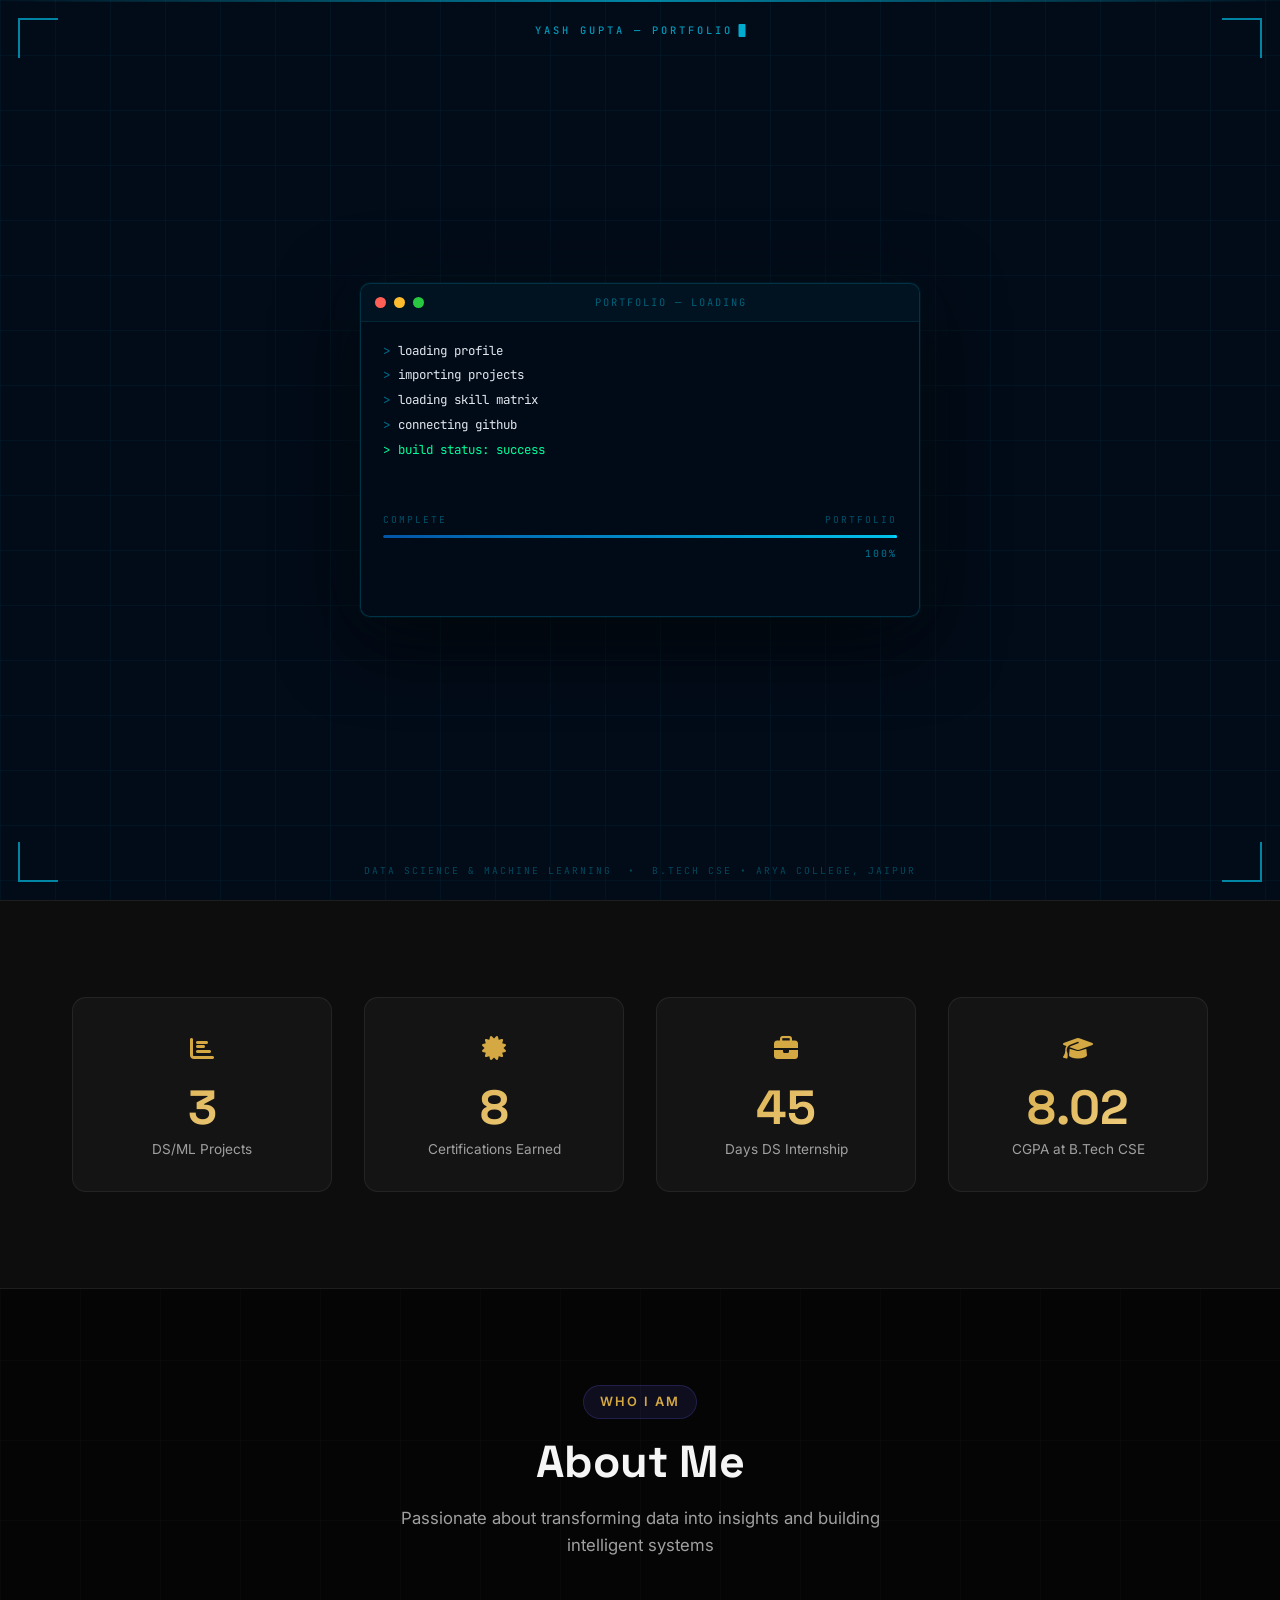
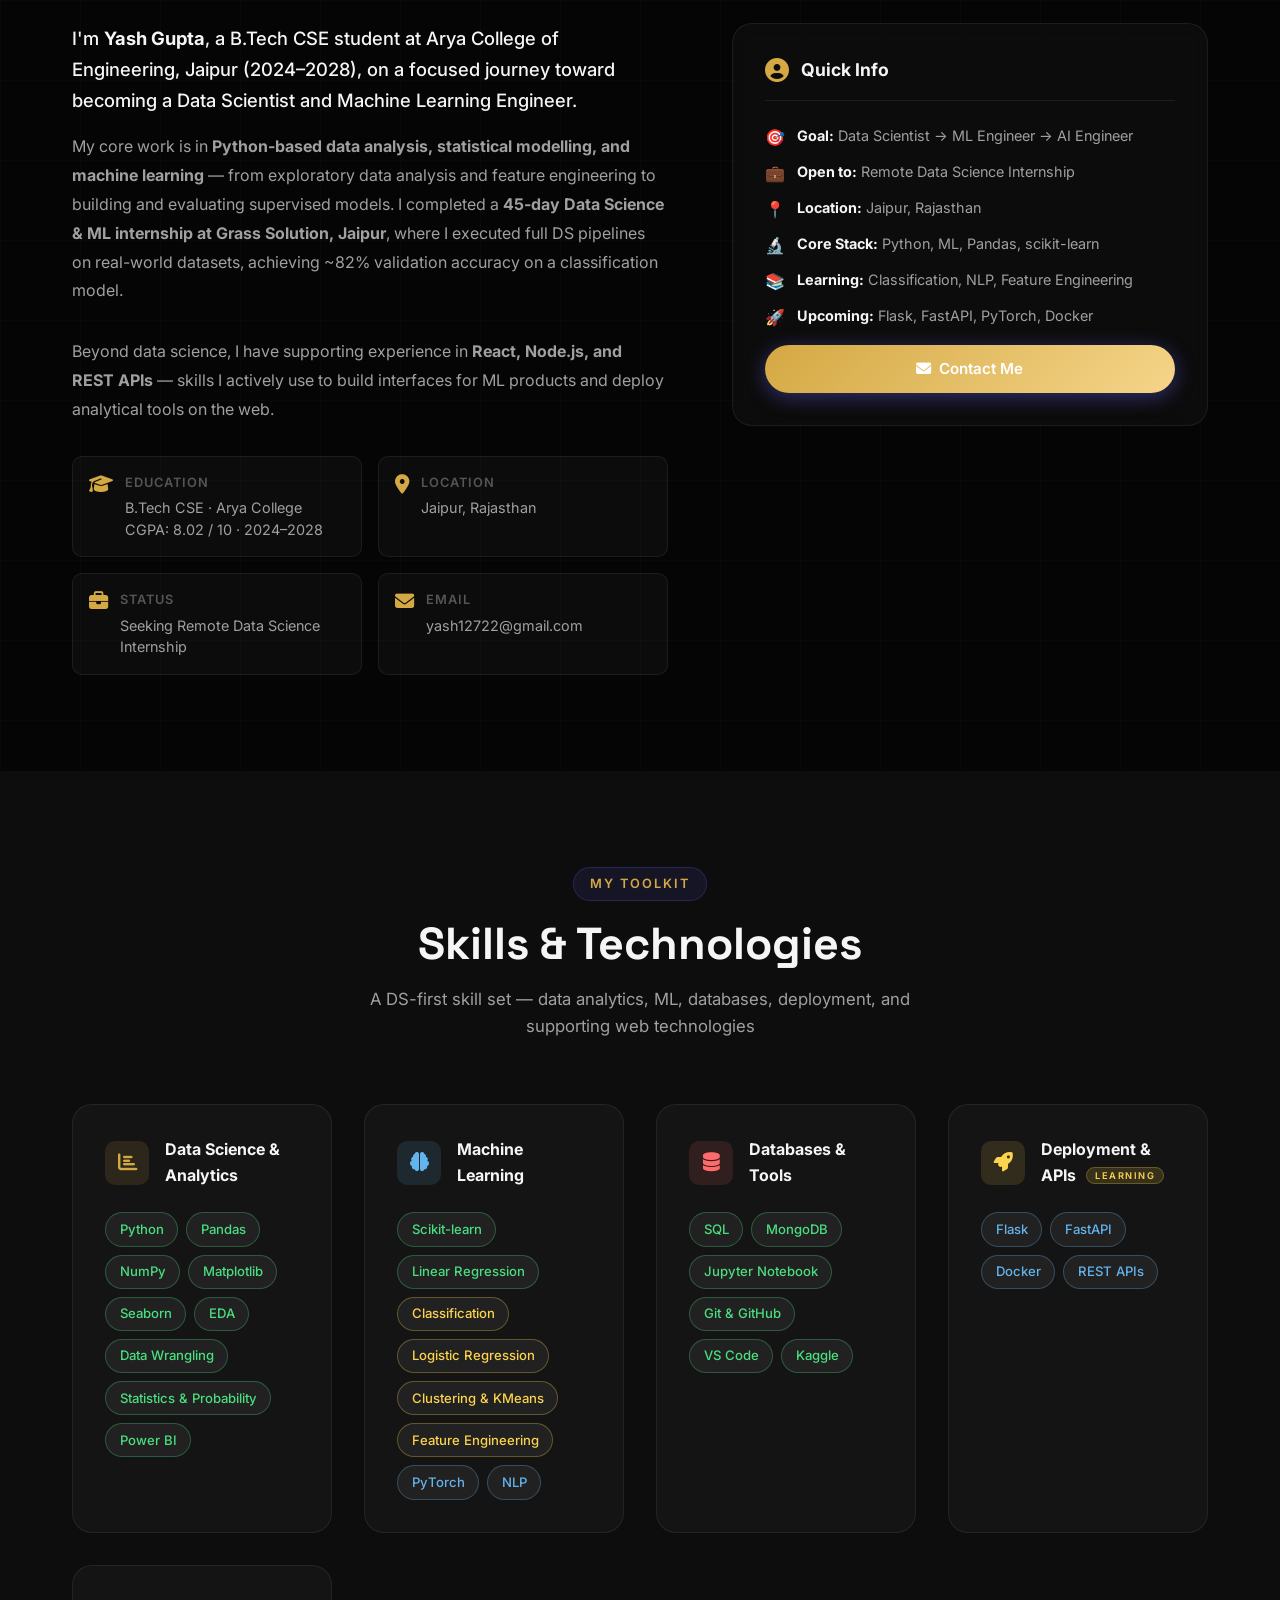
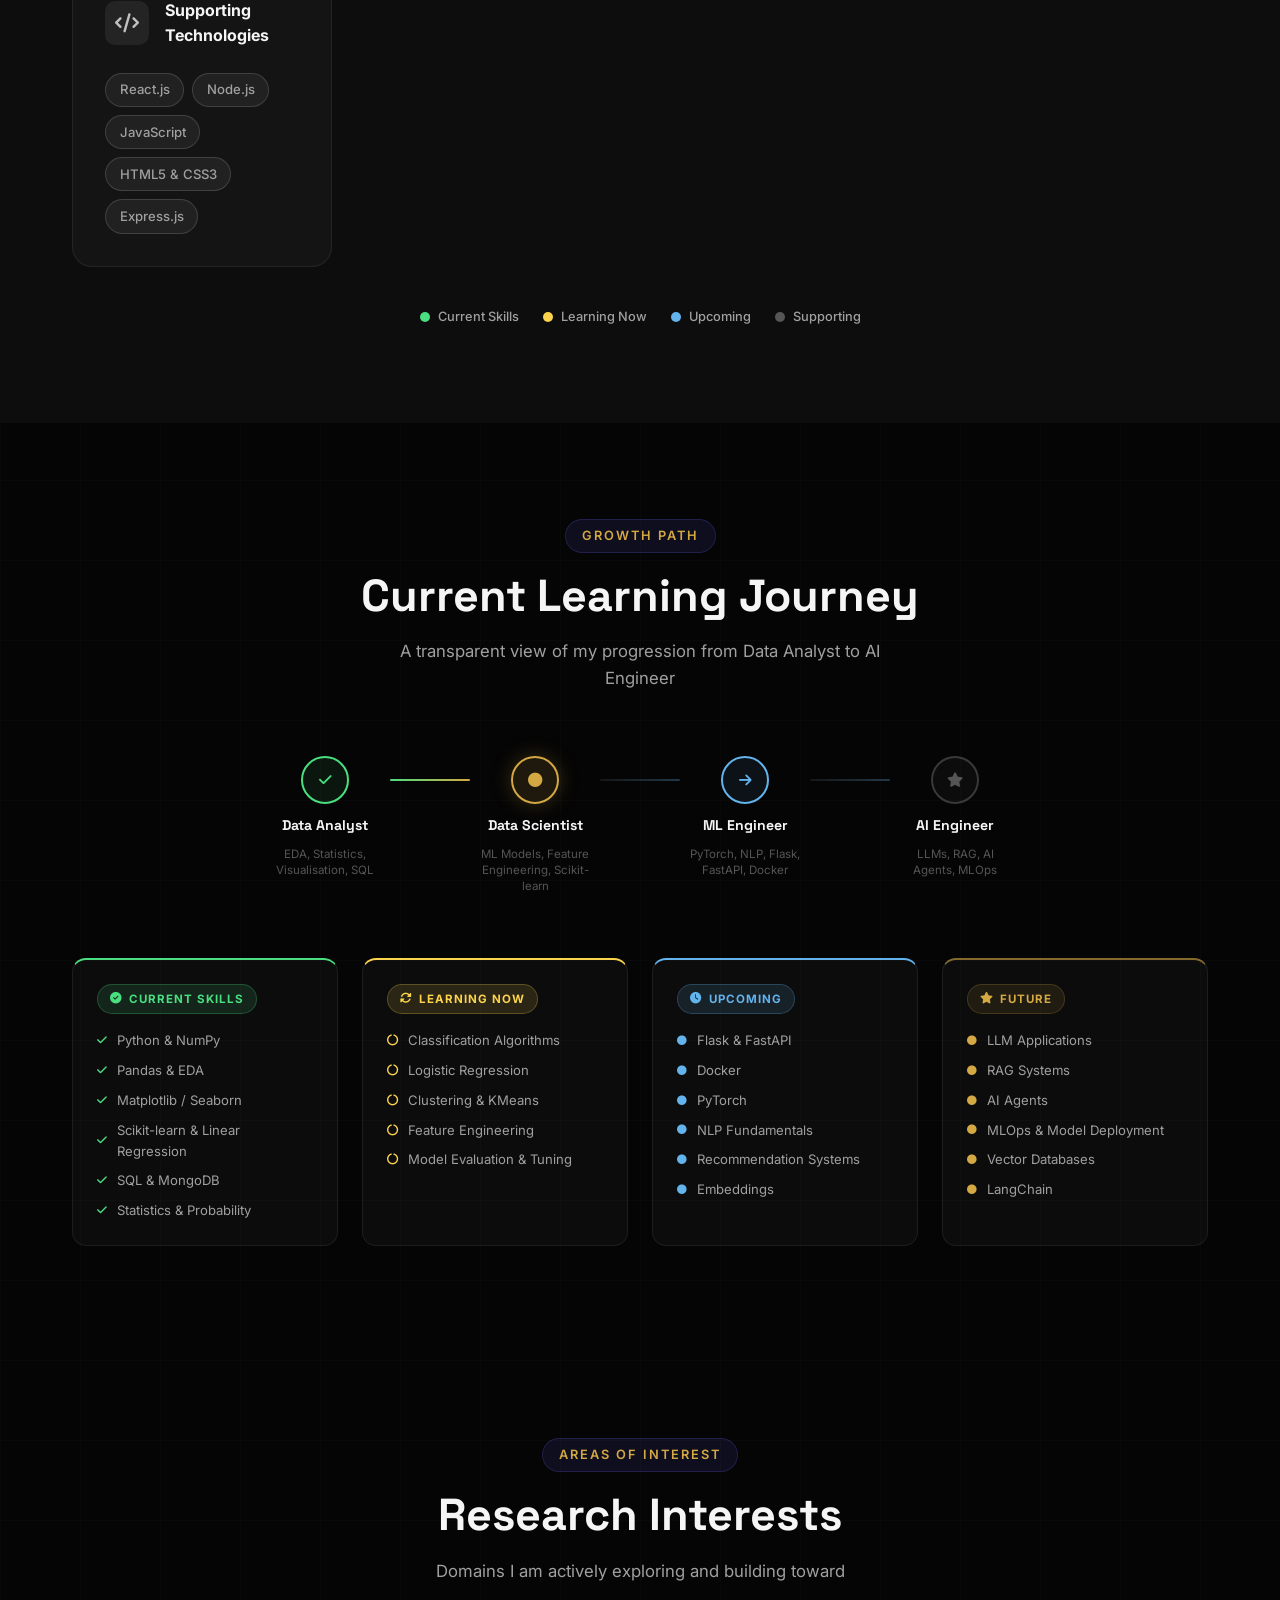
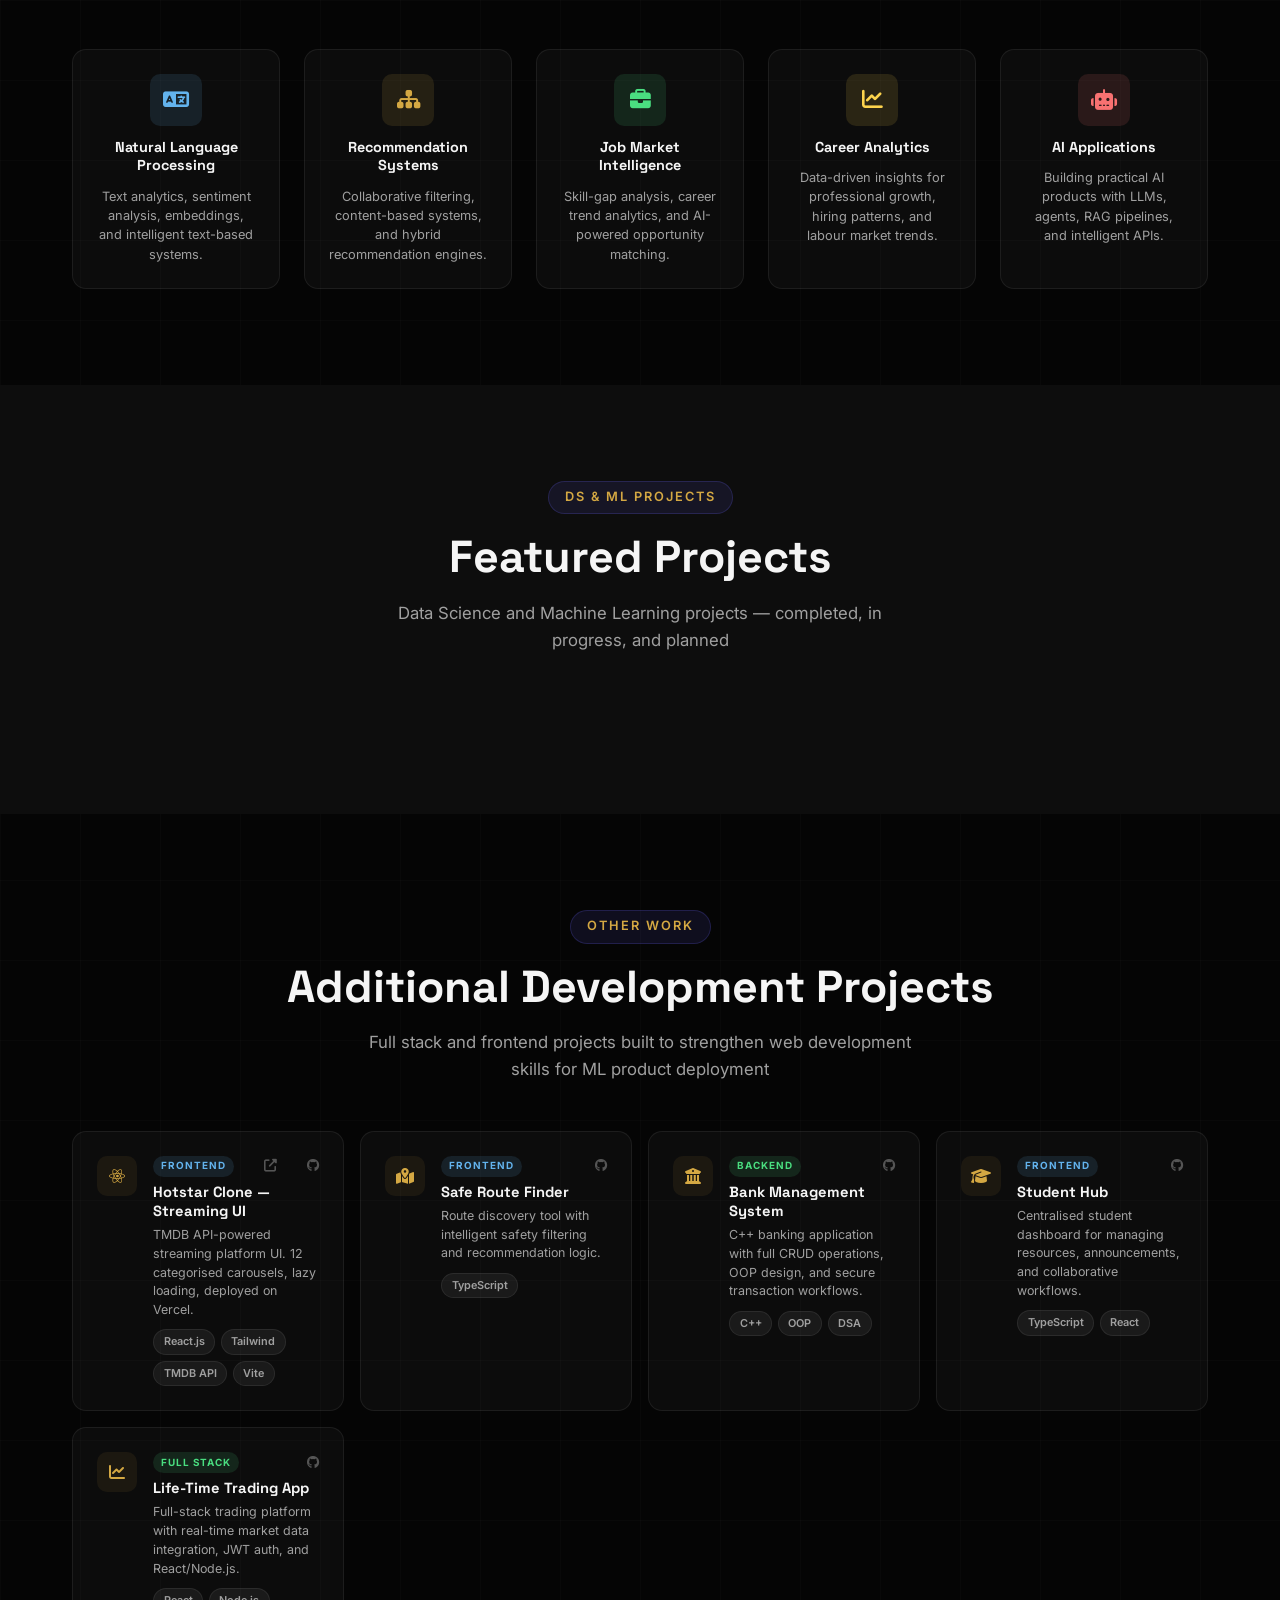
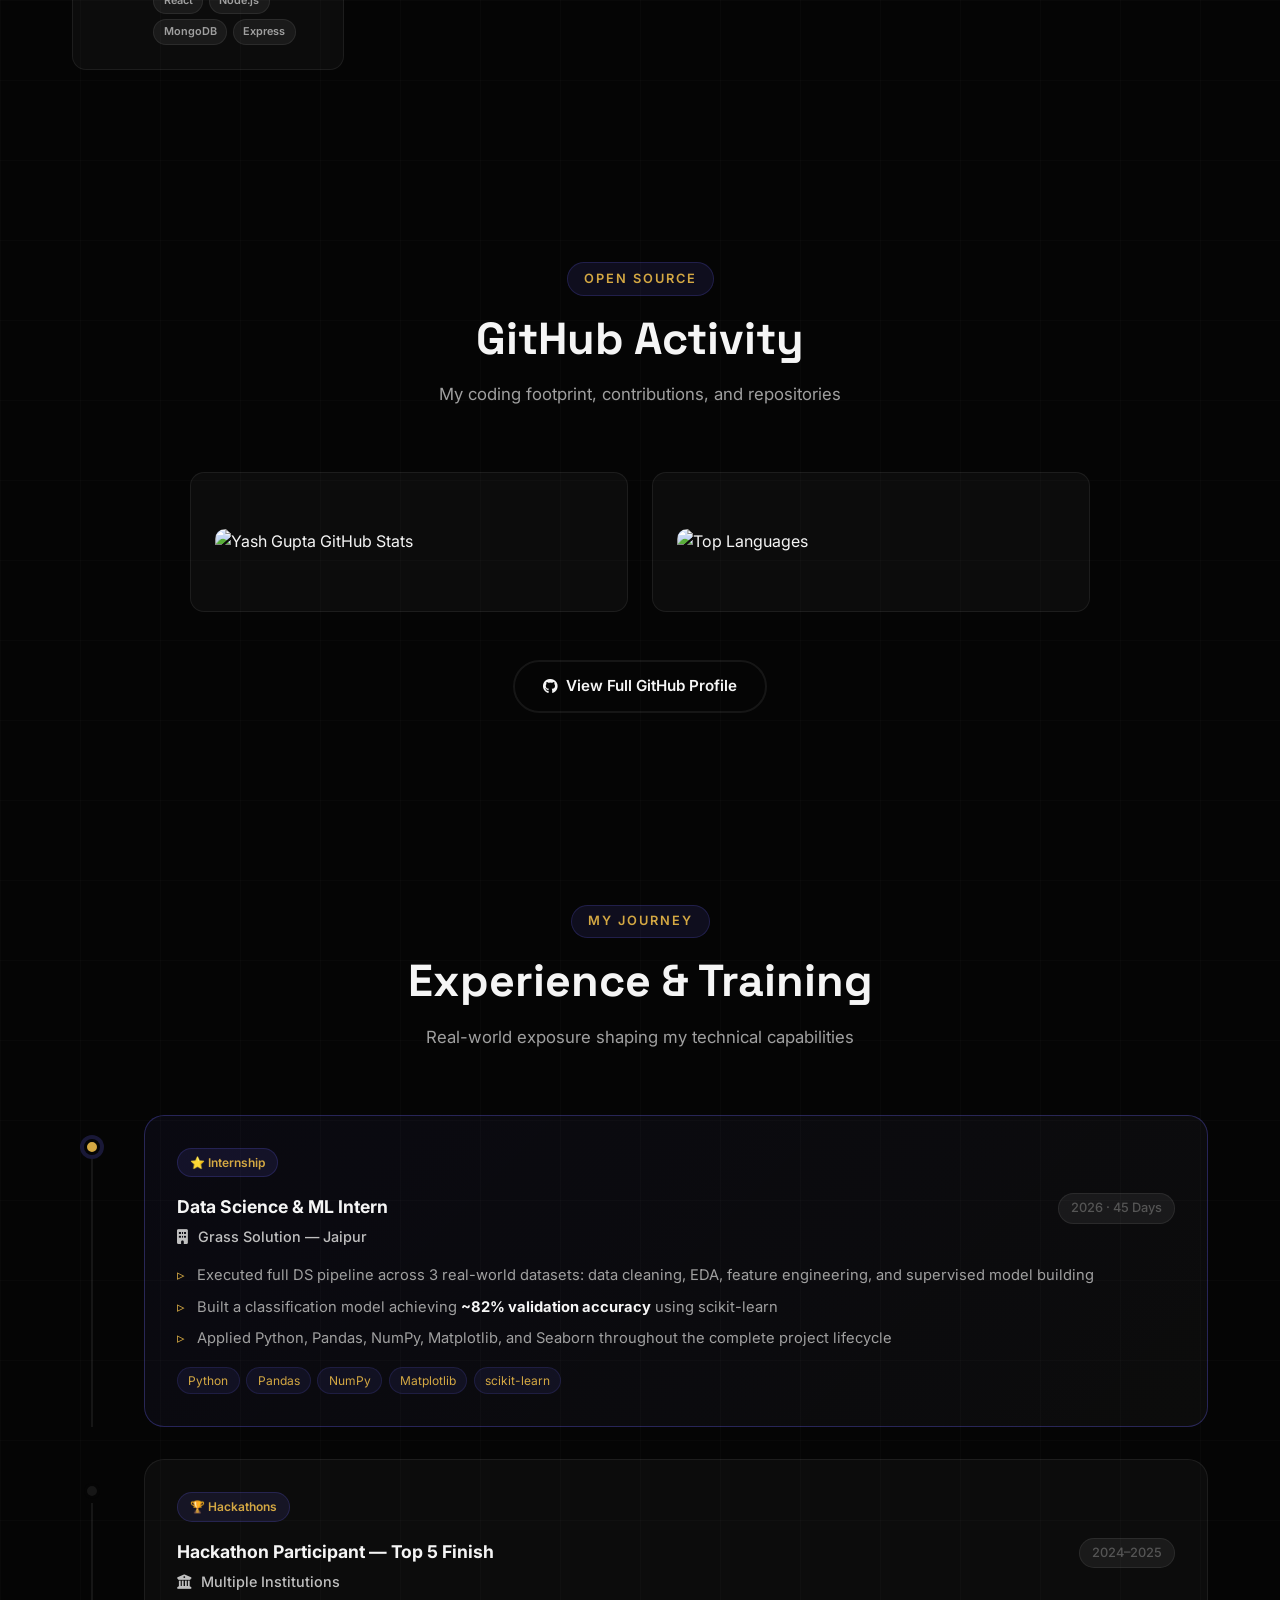
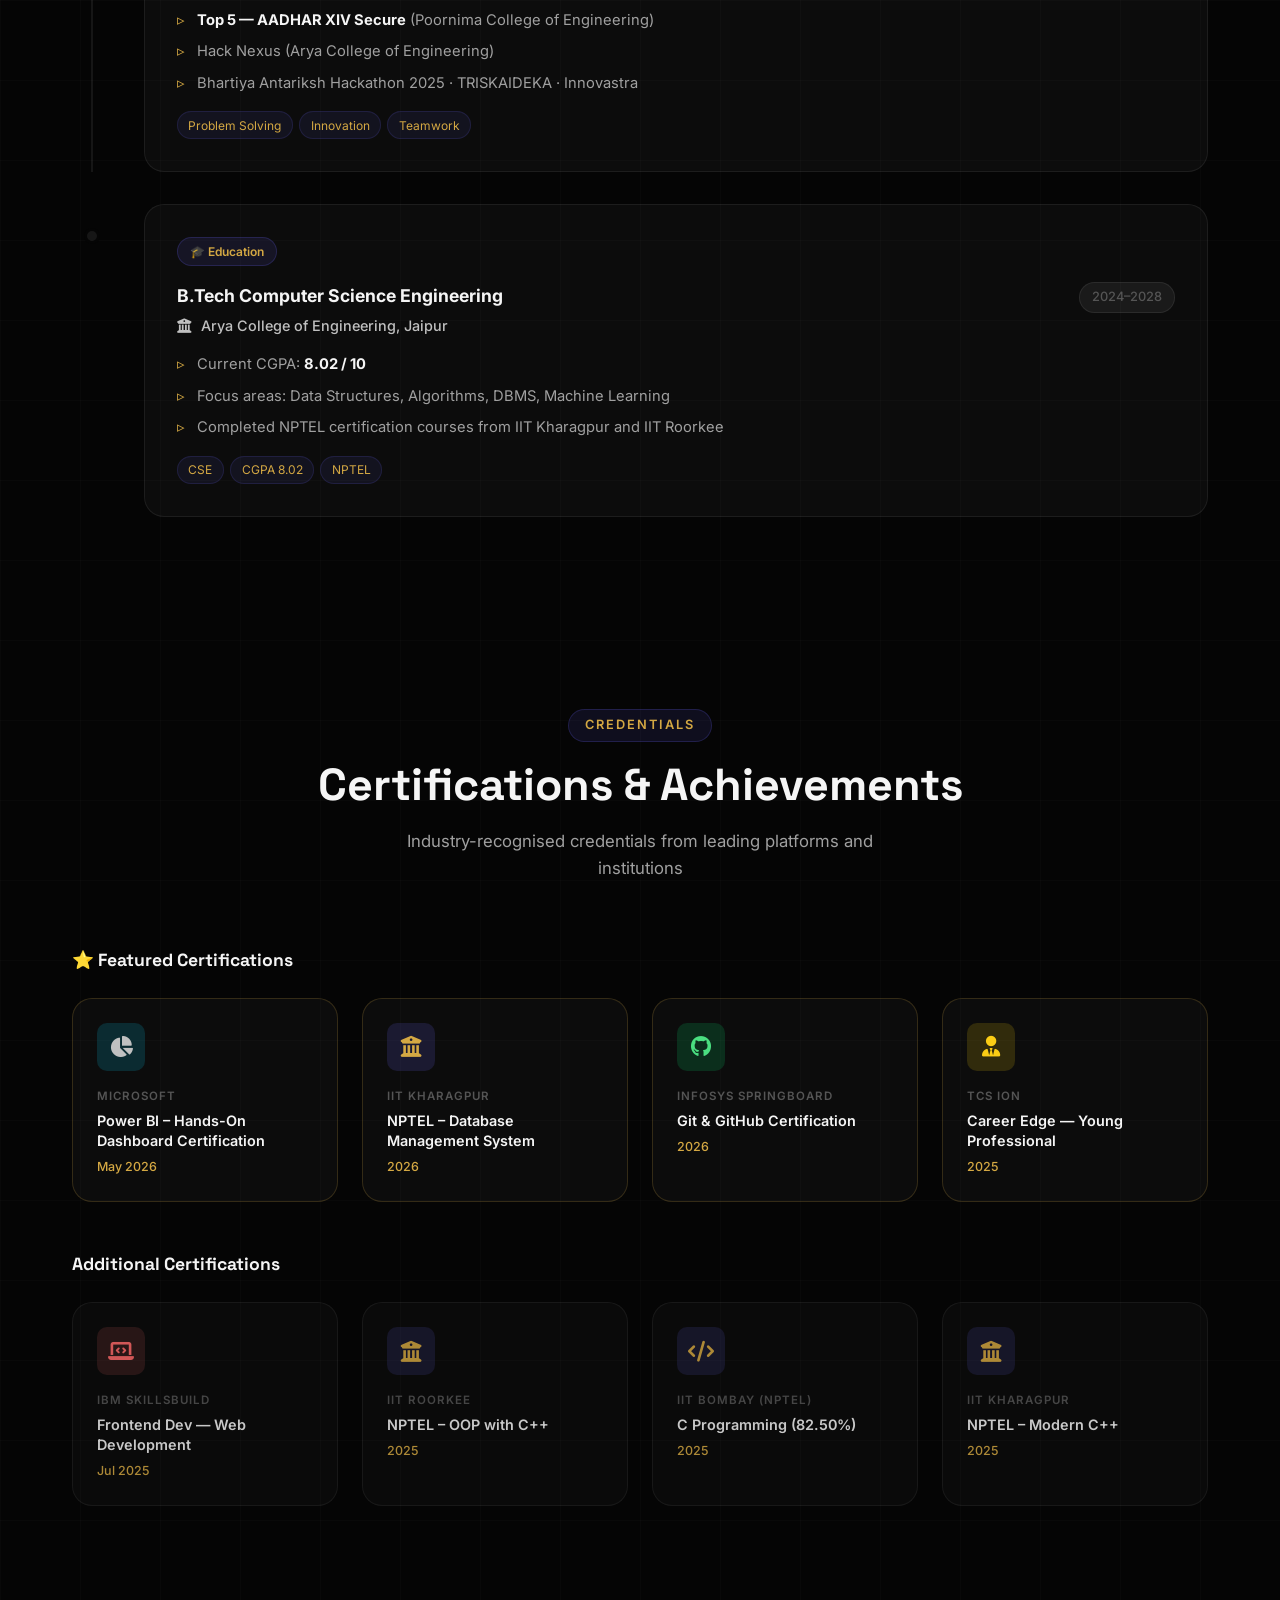
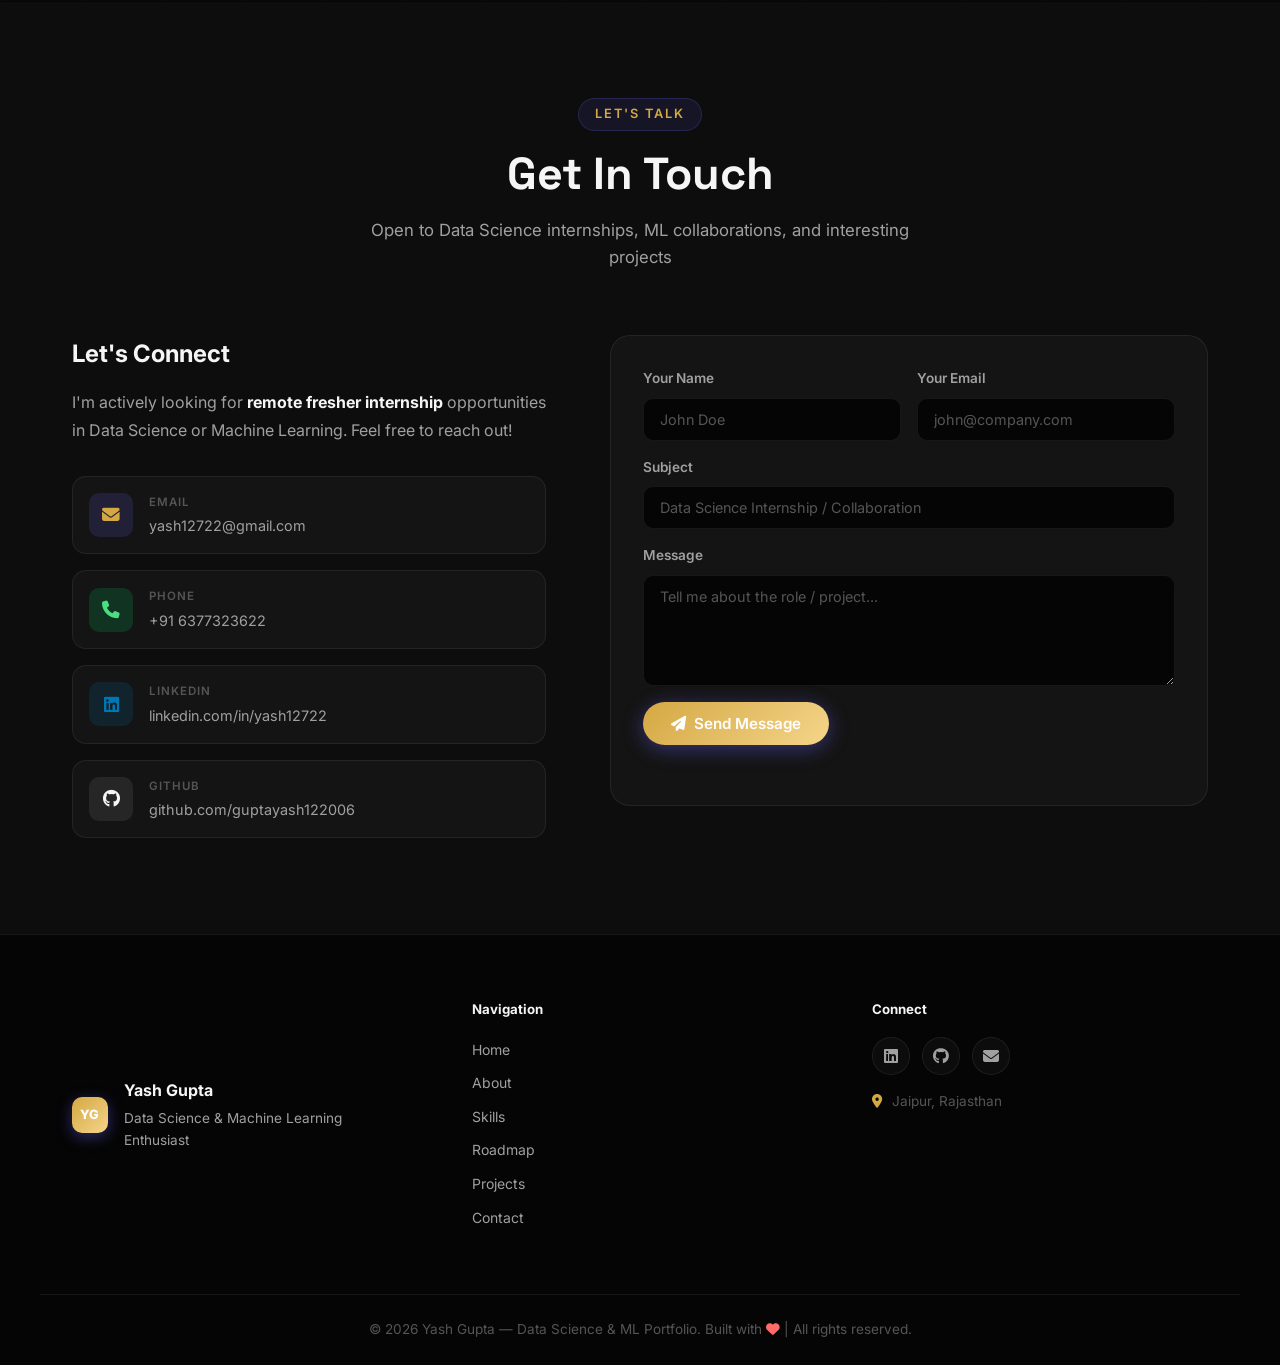
==== commit aa0b54ae: "Restructured portfolio for Data Science and Machine Learning" ====
--- a/index.html
+++ b/index.html
@@ -3,109 +3,88 @@
 <head>
   <meta charset="UTF-8">
   <meta name="viewport" content="width=device-width, initial-scale=1.0">
-  <meta name="description" content="Yash Gupta - Data Science & Full Stack Developer Portfolio. B.Tech CSE Student at Arya College of Engineering, Jaipur. Python, React, ML, Node.js.">
-  <meta name="keywords" content="Yash Gupta, data science, full stack developer, portfolio, React, Node.js, Python, ML, internship, web development, Jaipur">
+  <meta name="description" content="Yash Gupta - Data Science & Machine Learning Enthusiast. B.Tech CSE Student at Arya College of Engineering, Jaipur. Python, ML, Scikit-learn, Pandas, EDA.">
+  <meta name="keywords" content="Yash Gupta, data science, machine learning, AI, Python, portfolio, ML engineer, Pandas, scikit-learn, Jaipur">
   <meta name="author" content="Yash Gupta">
   <meta name="robots" content="index,follow">
   <meta name="theme-color" content="#050505">
-  <meta property="og:title" content="Yash Gupta | Data Science & Full Stack Developer">
-  <meta property="og:description" content="Technical portfolio of Yash Gupta — Data Science fresher with hands-on Python EDA, ML, and Full Stack competency in React & Node.js.">
+  <meta property="og:title" content="Yash Gupta | Data Science & Machine Learning">
+  <meta property="og:description" content="Data Science & ML Enthusiast. Building data-driven products using Python, Machine Learning, and AI.">
   <meta property="og:type" content="website">
   <meta property="og:site_name" content="Yash Gupta Portfolio">
   <meta name="twitter:card" content="summary_large_image">
-  <meta name="twitter:title" content="Yash Gupta | Data Science & Full Stack Developer">
-  <meta name="twitter:description" content="Data Science fresher | Full Stack competency in React & Node.js | Seeking remote fresher internship.">
-  <title>Yash Gupta | Data Science & Full Stack Developer</title>
+  <meta name="twitter:title" content="Yash Gupta | Data Science & Machine Learning">
+  <meta name="twitter:description" content="Data Science & ML Enthusiast. Python · Scikit-learn · Pandas · EDA · ML Systems.">
+  <title>Yash Gupta | Data Science & Machine Learning</title>
 
   <link rel="preconnect" href="https://fonts.googleapis.com">
   <link rel="preconnect" href="https://fonts.gstatic.com" crossorigin>
   <link href="https://fonts.googleapis.com/css2?family=Inter:wght@300;400;500;600;700;800;900&family=Space+Grotesk:wght@400;500;600;700&family=JetBrains+Mono:wght@400;500&display=swap" rel="stylesheet">
   <link rel="stylesheet" href="https://cdnjs.cloudflare.com/ajax/libs/font-awesome/6.5.0/css/all.min.css">
   <link rel="stylesheet" href="style.css">
-  <!-- PRELOADER STYLES (isolated, yg- namespaced) -->
+  <!-- PRELOADER STYLES -->
   <link rel="stylesheet" href="preloader.css">
 </head>
 
 <body>
 
   <!-- ============================================================
-       PRE-LOADER OVERLAY
-       Phase 1: ScannerIntro  (radar + status messages)
-       Phase 2: TerminalLoader (commands + progress bar)
-       Dismissed via JS after ~4-5s, shown only once per session.
+       PRE-LOADER OVERLAY (professional — toned down)
        ============================================================ -->
   <div id="yg-preloader" role="status" aria-label="Loading portfolio..." aria-live="polite">
 
-    <!-- ── SCANNER BACKGROUND DECORATION ── -->
+    <!-- Background -->
     <div class="yg-grid-bg" aria-hidden="true"></div>
     <div class="yg-scanline" aria-hidden="true"></div>
+
+    <!-- Corner brackets (kept subtle) -->
     <div class="yg-corner yg-corner-tl" aria-hidden="true"></div>
     <div class="yg-corner yg-corner-tr" aria-hidden="true"></div>
     <div class="yg-corner yg-corner-bl" aria-hidden="true"></div>
     <div class="yg-corner yg-corner-br" aria-hidden="true"></div>
-    <div class="yg-data-stream yg-ds-l1" aria-hidden="true">01001001 10110011 01011010 11001001 00101101</div>
-    <div class="yg-data-stream yg-ds-l2" aria-hidden="true">PYTHON REACT NODE.JS ML EDA MONGODB EXPRESS</div>
-    <div class="yg-data-stream yg-ds-r1" aria-hidden="true">11010101 00110011 10101010 01100110 11011010</div>
-    <div class="yg-data-stream yg-ds-r2" aria-hidden="true">TYPESCRIPT SCIKIT PANDAS NUMPY SEABORN VERCEL</div>
-
-    <!-- Top + Bottom status bars -->
+
+    <!-- Top + Bottom bars (professional text) -->
     <div class="yg-top-bar" aria-hidden="true">
-      <span>YG_PORTFOLIO // SECURE BOOT</span>
+      <span>Yash Gupta &mdash; Portfolio</span>
       <span class="yg-blink-cursor"></span>
     </div>
-    <div class="yg-bottom-bar" aria-hidden="true">SECURE PROTOCOL // DATA SCIENCE &amp; FULL STACK DEVELOPER</div>
-
-    <!-- ── PHASE 1 — SCANNER ── -->
+    <div class="yg-bottom-bar" aria-hidden="true">Data Science &amp; Machine Learning &nbsp;&bull;&nbsp; B.Tech CSE &bull; Arya College, Jaipur</div>
+
+    <!-- PHASE 1 — SCANNER -->
     <div id="yg-scanner">
-
-      <!-- Radar Scene -->
       <div class="yg-radar-scene">
-        <!-- Static rings -->
         <div class="yg-ring yg-ring-1"></div>
         <div class="yg-ring yg-ring-2"></div>
         <div class="yg-ring yg-ring-3"></div>
         <div class="yg-ring yg-ring-4"></div>
         <div class="yg-ring-dot"></div>
-        <!-- Crosshairs -->
         <div class="yg-cross-h"></div>
         <div class="yg-cross-v"></div>
-        <!-- Radar sweep canvas -->
         <canvas id="yg-radar-canvas" aria-hidden="true"></canvas>
-        <!-- Blip dots -->
         <div class="yg-blip yg-blip-1"></div>
         <div class="yg-blip yg-blip-2"></div>
         <div class="yg-blip yg-blip-3"></div>
         <div class="yg-blip yg-blip-4"></div>
-        <!-- Center emblem -->
         <div class="yg-radar-center">
           <svg class="yg-shield-icon" viewBox="0 0 24 24" xmlns="http://www.w3.org/2000/svg" aria-hidden="true">
             <path d="M12 22s8-4 8-10V5l-8-3-8 3v7c0 6 8 10 8 10z"/>
           </svg>
         </div>
       </div>
-
-      <!-- Status messages -->
       <div class="yg-status-wrap">
         <div class="yg-status-text" id="yg-scanner-status" aria-live="polite"></div>
       </div>
-
-    </div><!-- /#yg-scanner -->
-
-    <!-- ── PHASE 2 — TERMINAL LOADER ── -->
+    </div>
+
+    <!-- PHASE 2 — TERMINAL LOADER -->
     <div id="yg-terminal">
-
-      <!-- Terminal window -->
       <div class="yg-term-window">
-
-        <!-- Title bar -->
         <div class="yg-term-titlebar" aria-hidden="true">
           <span class="yg-term-dot yg-term-dot-red"></span>
           <span class="yg-term-dot yg-term-dot-yellow"></span>
           <span class="yg-term-dot yg-term-dot-green"></span>
-          <span class="yg-term-title">bash &mdash; yash-portfolio</span>
-        </div>
-
-        <!-- Command lines -->
+          <span class="yg-term-title">portfolio &mdash; loading</span>
+        </div>
         <div class="yg-term-body">
           <div class="yg-term-line" id="yg-cmd-1">
             <span class="yg-term-prompt">&gt;</span>
@@ -127,33 +106,27 @@
             <span class="yg-term-prompt">&gt;</span>
             <span class="yg-term-cmd">build status: success</span>
           </div>
-          <!-- Active cursor -->
           <div class="yg-term-cursor-line" id="yg-term-cursor-line" aria-hidden="true">
             <span class="yg-term-prompt">&gt;</span>
             <span class="yg-term-cursor"></span>
           </div>
         </div>
-
-        <!-- Progress bar -->
         <div class="yg-progress-section">
           <div class="yg-prog-header">
             <span id="yg-prog-label">Loading</span>
-            <span>System</span>
+            <span>Portfolio</span>
           </div>
           <div class="yg-prog-track" role="progressbar" aria-valuemin="0" aria-valuemax="100" aria-valuenow="0">
             <div class="yg-prog-fill" id="yg-prog-fill"></div>
           </div>
           <div class="yg-prog-pct" id="yg-prog-pct">0%</div>
         </div>
-
-        <!-- Access Granted row -->
         <div class="yg-access-row" id="yg-access-row">
           <span class="yg-access-dot"></span>
-          <span>Access Granted &mdash; Launching Portfolio</span>
-        </div>
-
-      </div><!-- /.yg-term-window -->
-    </div><!-- /#yg-terminal -->
+          <span>Portfolio Ready &mdash; Welcome</span>
+        </div>
+      </div>
+    </div>
 
   </div><!-- /#yg-preloader -->
 
@@ -166,7 +139,7 @@
   <!-- SKIP LINK -->
   <a class="skip-link" href="#mainContent">Skip to main content</a>
 
-  <!-- STICKY NAVBAR -->
+  <!-- ===== STICKY NAVBAR ===== -->
   <header class="navbar" id="navbar">
     <div class="navbar-container">
       <div class="navbar-brand">
@@ -177,17 +150,17 @@
       </div>
 
       <nav class="nav-links" id="navLinks" aria-label="Primary navigation">
-        <a href="#hero" class="nav-link active" data-section="hero">Home</a>
-        <a href="#about" class="nav-link" data-section="about">About</a>
-        <a href="#skills" class="nav-link" data-section="skills">Skills</a>
-        <a href="#experience" class="nav-link" data-section="experience">Experience</a>
-        <a href="#projects" class="nav-link" data-section="projects">Projects</a>
-        <a href="#certifications" class="nav-link" data-section="certifications">Certifications</a>
-        <a href="#contact" class="nav-link" data-section="contact">Contact</a>
+        <a href="#hero"           class="nav-link active" data-section="hero">Home</a>
+        <a href="#about"          class="nav-link" data-section="about">About</a>
+        <a href="#skills"         class="nav-link" data-section="skills">Skills</a>
+        <a href="#roadmap"        class="nav-link" data-section="roadmap">Roadmap</a>
+        <a href="#projects"       class="nav-link" data-section="projects">Projects</a>
+        <a href="#experience"     class="nav-link" data-section="experience">Experience</a>
+        <a href="#certifications" class="nav-link" data-section="certifications">Certs</a>
+        <a href="#contact"        class="nav-link" data-section="contact">Contact</a>
       </nav>
 
       <div class="navbar-actions">
-        <!-- Day/Night Toggle -->
         <button class="theme-toggle" id="themeToggle" aria-label="Toggle dark/light mode" title="Toggle Theme">
           <div class="toggle-track">
             <i class="fas fa-moon moon-icon"></i>
@@ -195,7 +168,6 @@
             <div class="toggle-thumb"></div>
           </div>
         </button>
-
         <a href="#" target="_blank" rel="noopener noreferrer" class="resume-btn" id="resumeBtn">
           <i class="fas fa-file-pdf"></i> <span>Resume</span>
         </a>
@@ -215,35 +187,29 @@
         <div class="hero-content" data-aos="fade-right">
           <div class="hero-badge">
             <span class="badge-dot"></span>
-            Open to Internships
+            Open to Data Science Internships
           </div>
 
           <h1 class="hero-title">
-            Hi, I'm <span class="gradient-text typewriter" id="nameText">Yash Gupta</span>
+            Hi, I'm <span class="gradient-text" id="nameText">Yash Gupta</span>
           </h1>
 
-          <div class="hero-role">
-            <span class="role-prefix">I build</span>
-            <span class="role-rotator" id="roleRotator">
-              <span class="role-item active">ML & Data Science Solutions</span>
-              <span class="role-item">Full Stack Web Apps</span>
-              <span class="role-item">React & Node.js Projects</span>
-              <span class="role-item">Data Visualizations</span>
-            </span>
-          </div>
+          <p class="hero-headline">
+            Data Science &amp; Machine Learning Enthusiast
+          </p>
 
           <p class="hero-description">
-            Data Science fresher with hands-on Python EDA, statistical analysis, and ML fundamentals. 
-            Full Stack competency in React & Node.js. Delivered 2 data projects and a production-deployed 
-            frontend clone. Seeking a <strong>remote fresher internship</strong> in Data Science or Full Stack Development.
+            Building data-driven products, machine learning systems, and AI-powered applications
+            using Python and modern technologies. Turning raw data into insights
+            that matter &mdash; from EDA to ML pipelines.
           </p>
 
           <div class="hero-ctas">
             <a href="#projects" class="btn btn-primary">
-              <i class="fas fa-rocket"></i> View My Work
+              <i class="fas fa-chart-bar"></i> View Projects
             </a>
             <a href="#contact" class="btn btn-secondary">
-              <i class="fas fa-paper-plane"></i> Hire Me
+              <i class="fas fa-paper-plane"></i> Contact Me
             </a>
           </div>
 
@@ -268,11 +234,7 @@
             <div class="profile-ring outer-ring"></div>
             <div class="profile-ring middle-ring"></div>
             <div class="profile-avatar">
-              <img
-                src="profile.jpg"
-                alt="Yash Gupta"
-                class="avatar-photo"
-              >
+              <img src="profile.jpg" alt="Yash Gupta" class="avatar-photo">
             </div>
             <div class="floating-badge badge-1">
               <i class="fab fa-python"></i> Python
@@ -281,13 +243,13 @@
               <i class="fas fa-brain"></i> ML
             </div>
             <div class="floating-badge badge-3">
-              <i class="fab fa-react"></i> React
+              <i class="fas fa-chart-line"></i> EDA
             </div>
             <div class="floating-badge badge-4">
-              <i class="fas fa-chart-bar"></i> EDA
+              <i class="fas fa-database"></i> SQL
             </div>
             <div class="floating-badge badge-5">
-              <i class="fab fa-node-js"></i> Node.js
+              <i class="fas fa-robot"></i> AI
             </div>
           </div>
         </div>
@@ -306,9 +268,9 @@
       <div class="section-container">
         <div class="stats-grid">
           <div class="stat-card" data-aos="fade-up" data-aos-delay="0">
-            <div class="stat-icon"><i class="fas fa-code"></i></div>
-            <h3 class="stat-number" data-count="6">0</h3>
-            <p>Featured Projects</p>
+            <div class="stat-icon"><i class="fas fa-chart-bar"></i></div>
+            <h3 class="stat-number" data-count="3">0</h3>
+            <p>DS/ML Projects</p>
           </div>
           <div class="stat-card" data-aos="fade-up" data-aos-delay="100">
             <div class="stat-icon"><i class="fas fa-certificate"></i></div>
@@ -316,9 +278,9 @@
             <p>Certifications Earned</p>
           </div>
           <div class="stat-card" data-aos="fade-up" data-aos-delay="200">
-            <div class="stat-icon"><i class="fas fa-trophy"></i></div>
-            <h3 class="stat-number" data-count="4">0</h3>
-            <p>Hackathon Participations</p>
+            <div class="stat-icon"><i class="fas fa-briefcase"></i></div>
+            <h3 class="stat-number" data-count="45">0</h3>
+            <p>Days DS Internship</p>
           </div>
           <div class="stat-card" data-aos="fade-up" data-aos-delay="300">
             <div class="stat-icon"><i class="fas fa-graduation-cap"></i></div>
@@ -335,20 +297,24 @@
         <div class="section-header" data-aos="fade-up">
           <span class="section-tag">Who I Am</span>
           <h2 class="section-title">About Me</h2>
-          <p class="section-subtitle">A passionate developer bridging Data Science and Full Stack development</p>
+          <p class="section-subtitle">Passionate about transforming data into insights and building intelligent systems</p>
         </div>
 
         <div class="about-wrapper">
           <div class="about-content" data-aos="fade-right">
             <p class="about-intro">
-              I'm <strong>Yash Gupta</strong>, a B.Tech CSE student at Arya College of Engineering, Jaipur (2024–2028), 
-              passionate about turning data into insights and ideas into production-ready web applications.
+              I'm <strong>Yash Gupta</strong>, a B.Tech CSE student at Arya College of Engineering, Jaipur (2024–2028),
+              on a focused journey toward becoming a Data Scientist and Machine Learning Engineer.
             </p>
             <p class="about-body">
-              With a strong foundation in <strong>Python EDA, statistical analysis, and ML fundamentals</strong>, 
-              combined with full stack expertise in <strong>React, Node.js, and REST APIs</strong>, I build solutions 
-              that are both analytically sound and visually compelling. I've completed a 45-day Data Science & ML 
-              internship at Grass Solution, Jaipur, and delivered multiple real-world projects.
+              My core work is in <strong>Python-based data analysis, statistical modelling, and machine learning</strong> — 
+              from exploratory data analysis and feature engineering to building and evaluating supervised models.
+              I completed a <strong>45-day Data Science &amp; ML internship at Grass Solution, Jaipur</strong>, where I 
+              executed full DS pipelines on real-world datasets, achieving ~82% validation accuracy on a classification model.
+            </p>
+            <p class="about-body">
+              Beyond data science, I have supporting experience in <strong>React, Node.js, and REST APIs</strong> — skills 
+              I actively use to build interfaces for ML products and deploy analytical tools on the web.
             </p>
 
             <div class="about-facts-grid">
@@ -356,7 +322,7 @@
                 <i class="fas fa-graduation-cap"></i>
                 <div>
                   <h4>Education</h4>
-                  <p>B.Tech CSE · Arya College<br>CGPA: 8.02 / 10 · 2024–2028</p>
+                  <p>B.Tech CSE &middot; Arya College<br>CGPA: 8.02 / 10 &middot; 2024–2028</p>
                 </div>
               </div>
               <div class="fact-item">
@@ -370,14 +336,14 @@
                 <i class="fas fa-briefcase"></i>
                 <div>
                   <h4>Status</h4>
-                  <p>Seeking Remote Fresher Internship</p>
+                  <p>Seeking Remote Data Science Internship</p>
                 </div>
               </div>
               <div class="fact-item">
-                <i class="fas fa-phone"></i>
+                <i class="fas fa-envelope"></i>
                 <div>
-                  <h4>Phone</h4>
-                  <p>+91 6377323622</p>
+                  <h4>Email</h4>
+                  <p>yash12722@gmail.com</p>
                 </div>
               </div>
             </div>
@@ -390,12 +356,12 @@
                 <h3>Quick Info</h3>
               </div>
               <ul class="quick-list">
-                <li><span class="ql-icon">🎯</span><span><strong>Goal:</strong> Data Science & Full Stack Dev</span></li>
-                <li><span class="ql-icon">💼</span><span><strong>Open to:</strong> Remote Fresher Internship</span></li>
+                <li><span class="ql-icon">🎯</span><span><strong>Goal:</strong> Data Scientist &rarr; ML Engineer &rarr; AI Engineer</span></li>
+                <li><span class="ql-icon">💼</span><span><strong>Open to:</strong> Remote Data Science Internship</span></li>
                 <li><span class="ql-icon">📍</span><span><strong>Location:</strong> Jaipur, Rajasthan</span></li>
-                <li><span class="ql-icon">🔬</span><span><strong>Focus:</strong> Python, ML, React, Node.js</span></li>
-                <li><span class="ql-icon">📚</span><span><strong>Learning:</strong> TypeScript, Next.js, DSA</span></li>
-                <li><span class="ql-icon">✉️</span><span><strong>Email:</strong> yash12722@gmail.com</span></li>
+                <li><span class="ql-icon">🔬</span><span><strong>Core Stack:</strong> Python, ML, Pandas, scikit-learn</span></li>
+                <li><span class="ql-icon">📚</span><span><strong>Learning:</strong> Classification, NLP, Feature Engineering</span></li>
+                <li><span class="ql-icon">🚀</span><span><strong>Upcoming:</strong> Flask, FastAPI, PyTorch, Docker</span></li>
               </ul>
               <a href="#contact" class="btn btn-primary" style="width:100%; margin-top: 1rem; justify-content:center;">
                 <i class="fas fa-envelope"></i> Contact Me
@@ -411,85 +377,456 @@
       <div class="section-container">
         <div class="section-header" data-aos="fade-up">
           <span class="section-tag">My Toolkit</span>
-          <h2 class="section-title">Skills & Technologies</h2>
-          <p class="section-subtitle">A diverse skill set spanning Data Science, AI, and Full Stack development</p>
-        </div>
-
-        <div class="skills-grid">
-          <!-- Data Science & ML -->
+          <h2 class="section-title">Skills &amp; Technologies</h2>
+          <p class="section-subtitle">A DS-first skill set — data analytics, ML, databases, deployment, and supporting web technologies</p>
+        </div>
+
+        <div class="skills-grid skills-grid-5">
+
+          <!-- Category 1: Data Science & Analytics -->
           <div class="skill-category-card" data-aos="fade-up" data-aos-delay="0">
             <div class="skill-cat-header">
-              <div class="skill-cat-icon ds-icon"><i class="fas fa-brain"></i></div>
-              <h3>Data Science & ML</h3>
+              <div class="skill-cat-icon ds-icon"><i class="fas fa-chart-bar"></i></div>
+              <h3>Data Science &amp; Analytics</h3>
             </div>
             <div class="skill-chips">
-              <span class="skill-chip">Python</span>
-              <span class="skill-chip">Pandas</span>
-              <span class="skill-chip">NumPy</span>
-              <span class="skill-chip">Matplotlib</span>
-              <span class="skill-chip">Seaborn</span>
-              <span class="skill-chip">scikit-learn</span>
-              <span class="skill-chip">EDA</span>
-              <span class="skill-chip">Data Wrangling</span>
-              <span class="skill-chip">Feature Engineering</span>
-              <span class="skill-chip">Statistics & Probability</span>
-            </div>
-          </div>
-
-          <!-- Frontend & Backend -->
+              <span class="skill-chip chip-active">Python</span>
+              <span class="skill-chip chip-active">Pandas</span>
+              <span class="skill-chip chip-active">NumPy</span>
+              <span class="skill-chip chip-active">Matplotlib</span>
+              <span class="skill-chip chip-active">Seaborn</span>
+              <span class="skill-chip chip-active">EDA</span>
+              <span class="skill-chip chip-active">Data Wrangling</span>
+              <span class="skill-chip chip-active">Statistics &amp; Probability</span>
+              <span class="skill-chip chip-active">Power BI</span>
+            </div>
+          </div>
+
+          <!-- Category 2: Machine Learning -->
           <div class="skill-category-card" data-aos="fade-up" data-aos-delay="100">
             <div class="skill-cat-header">
-              <div class="skill-cat-icon fe-icon"><i class="fas fa-laptop-code"></i></div>
-              <h3>Frontend & Backend</h3>
+              <div class="skill-cat-icon ml-icon"><i class="fas fa-brain"></i></div>
+              <h3>Machine Learning</h3>
             </div>
             <div class="skill-chips">
-              <span class="skill-chip">React.js</span>
-              <span class="skill-chip">React Hooks</span>
-              <span class="skill-chip">Tailwind CSS</span>
-              <span class="skill-chip">Vite</span>
-              <span class="skill-chip">Node.js</span>
-              <span class="skill-chip">Express.js</span>
-              <span class="skill-chip">REST API</span>
-              <span class="skill-chip">JWT Auth</span>
-              <span class="skill-chip">HTML5</span>
-              <span class="skill-chip">CSS3</span>
-            </div>
-          </div>
-
-          <!-- Database & Tools -->
+              <span class="skill-chip chip-active">Scikit-learn</span>
+              <span class="skill-chip chip-active">Linear Regression</span>
+              <span class="skill-chip chip-learning">Classification</span>
+              <span class="skill-chip chip-learning">Logistic Regression</span>
+              <span class="skill-chip chip-learning">Clustering &amp; KMeans</span>
+              <span class="skill-chip chip-learning">Feature Engineering</span>
+              <span class="skill-chip chip-upcoming">PyTorch</span>
+              <span class="skill-chip chip-upcoming">NLP</span>
+            </div>
+          </div>
+
+          <!-- Category 3: Databases & Tools -->
           <div class="skill-category-card" data-aos="fade-up" data-aos-delay="200">
             <div class="skill-cat-header">
               <div class="skill-cat-icon db-icon"><i class="fas fa-database"></i></div>
-              <h3>Database & Tools</h3>
+              <h3>Databases &amp; Tools</h3>
             </div>
             <div class="skill-chips">
-              <span class="skill-chip">MongoDB</span>
-              <span class="skill-chip">Mongoose</span>
-              <span class="skill-chip">SQL</span>
-              <span class="skill-chip">Power BI</span>
-              <span class="skill-chip">Git & GitHub</span>
-              <span class="skill-chip">Jupyter Notebook</span>
-              <span class="skill-chip">VS Code</span>
-              <span class="skill-chip">Vercel</span>
-              <span class="skill-chip">Postman</span>
-            </div>
-          </div>
-
-          <!-- Languages -->
+              <span class="skill-chip chip-active">SQL</span>
+              <span class="skill-chip chip-active">MongoDB</span>
+              <span class="skill-chip chip-active">Jupyter Notebook</span>
+              <span class="skill-chip chip-active">Git &amp; GitHub</span>
+              <span class="skill-chip chip-active">VS Code</span>
+              <span class="skill-chip chip-active">Kaggle</span>
+            </div>
+          </div>
+
+          <!-- Category 4: Deployment & APIs -->
           <div class="skill-category-card" data-aos="fade-up" data-aos-delay="300">
             <div class="skill-cat-header">
-              <div class="skill-cat-icon lang-icon"><i class="fas fa-code"></i></div>
-              <h3>Languages</h3>
+              <div class="skill-cat-icon deploy-icon"><i class="fas fa-rocket"></i></div>
+              <h3>Deployment &amp; APIs <span class="cat-badge-learning">Learning</span></h3>
             </div>
             <div class="skill-chips">
-              <span class="skill-chip">Python</span>
-              <span class="skill-chip">JavaScript (ES6+)</span>
-              <span class="skill-chip">C++</span>
-              <span class="skill-chip">Java</span>
-              <span class="skill-chip">TypeScript</span>
-              <span class="skill-chip">Next.js</span>
-              <span class="skill-chip">DSA — Arrays, Strings, Recursion</span>
-            </div>
+              <span class="skill-chip chip-upcoming">Flask</span>
+              <span class="skill-chip chip-upcoming">FastAPI</span>
+              <span class="skill-chip chip-upcoming">Docker</span>
+              <span class="skill-chip chip-upcoming">REST APIs</span>
+            </div>
+          </div>
+
+          <!-- Category 5: Supporting Technologies -->
+          <div class="skill-category-card" data-aos="fade-up" data-aos-delay="400">
+            <div class="skill-cat-header">
+              <div class="skill-cat-icon fe-icon"><i class="fas fa-code"></i></div>
+              <h3>Supporting Technologies</h3>
+            </div>
+            <div class="skill-chips">
+              <span class="skill-chip chip-support">React.js</span>
+              <span class="skill-chip chip-support">Node.js</span>
+              <span class="skill-chip chip-support">JavaScript</span>
+              <span class="skill-chip chip-support">HTML5 &amp; CSS3</span>
+              <span class="skill-chip chip-support">Express.js</span>
+            </div>
+          </div>
+
+        </div>
+
+        <!-- Chip legend -->
+        <div class="chip-legend" data-aos="fade-up">
+          <span class="legend-item"><span class="chip-dot dot-active"></span> Current Skills</span>
+          <span class="legend-item"><span class="chip-dot dot-learning"></span> Learning Now</span>
+          <span class="legend-item"><span class="chip-dot dot-upcoming"></span> Upcoming</span>
+          <span class="legend-item"><span class="chip-dot dot-support"></span> Supporting</span>
+        </div>
+      </div>
+    </section>
+
+    <!-- ===== ROADMAP / LEARNING JOURNEY SECTION ===== -->
+    <section id="roadmap" class="roadmap-section">
+      <div class="section-container">
+        <div class="section-header" data-aos="fade-up">
+          <span class="section-tag">Growth Path</span>
+          <h2 class="section-title">Current Learning Journey</h2>
+          <p class="section-subtitle">A transparent view of my progression from Data Analyst to AI Engineer</p>
+        </div>
+
+        <!-- Career Track -->
+        <div class="career-track" data-aos="fade-up">
+          <div class="career-stage stage-done">
+            <div class="stage-node"><i class="fas fa-check"></i></div>
+            <div class="stage-label">Data Analyst</div>
+            <div class="stage-desc">EDA, Statistics, Visualisation, SQL</div>
+          </div>
+          <div class="career-connector connector-active"></div>
+          <div class="career-stage stage-current">
+            <div class="stage-node stage-now"><i class="fas fa-circle"></i></div>
+            <div class="stage-label">Data Scientist</div>
+            <div class="stage-desc">ML Models, Feature Engineering, Scikit-learn</div>
+          </div>
+          <div class="career-connector connector-upcoming"></div>
+          <div class="career-stage stage-upcoming">
+            <div class="stage-node"><i class="fas fa-arrow-right"></i></div>
+            <div class="stage-label">ML Engineer</div>
+            <div class="stage-desc">PyTorch, NLP, Flask, FastAPI, Docker</div>
+          </div>
+          <div class="career-connector connector-upcoming"></div>
+          <div class="career-stage stage-future">
+            <div class="stage-node"><i class="fas fa-star"></i></div>
+            <div class="stage-label">AI Engineer</div>
+            <div class="stage-desc">LLMs, RAG, AI Agents, MLOps</div>
+          </div>
+        </div>
+
+        <!-- Learning Grid -->
+        <div class="learning-grid">
+
+          <div class="learning-card lc-current" data-aos="fade-up" data-aos-delay="0">
+            <div class="lc-header">
+              <span class="lc-badge badge-current"><i class="fas fa-check-circle"></i> Current Skills</span>
+            </div>
+            <ul class="lc-list">
+              <li><i class="fas fa-check"></i> Python &amp; NumPy</li>
+              <li><i class="fas fa-check"></i> Pandas &amp; EDA</li>
+              <li><i class="fas fa-check"></i> Matplotlib / Seaborn</li>
+              <li><i class="fas fa-check"></i> Scikit-learn &amp; Linear Regression</li>
+              <li><i class="fas fa-check"></i> SQL &amp; MongoDB</li>
+              <li><i class="fas fa-check"></i> Statistics &amp; Probability</li>
+            </ul>
+          </div>
+
+          <div class="learning-card lc-learning" data-aos="fade-up" data-aos-delay="100">
+            <div class="lc-header">
+              <span class="lc-badge badge-learning"><i class="fas fa-sync-alt fa-spin"></i> Learning Now</span>
+            </div>
+            <ul class="lc-list">
+              <li><i class="fas fa-circle-notch"></i> Classification Algorithms</li>
+              <li><i class="fas fa-circle-notch"></i> Logistic Regression</li>
+              <li><i class="fas fa-circle-notch"></i> Clustering &amp; KMeans</li>
+              <li><i class="fas fa-circle-notch"></i> Feature Engineering</li>
+              <li><i class="fas fa-circle-notch"></i> Model Evaluation &amp; Tuning</li>
+            </ul>
+          </div>
+
+          <div class="learning-card lc-upcoming" data-aos="fade-up" data-aos-delay="200">
+            <div class="lc-header">
+              <span class="lc-badge badge-upcoming"><i class="fas fa-clock"></i> Upcoming</span>
+            </div>
+            <ul class="lc-list">
+              <li><i class="fas fa-circle"></i> Flask &amp; FastAPI</li>
+              <li><i class="fas fa-circle"></i> Docker</li>
+              <li><i class="fas fa-circle"></i> PyTorch</li>
+              <li><i class="fas fa-circle"></i> NLP Fundamentals</li>
+              <li><i class="fas fa-circle"></i> Recommendation Systems</li>
+              <li><i class="fas fa-circle"></i> Embeddings</li>
+            </ul>
+          </div>
+
+          <div class="learning-card lc-future" data-aos="fade-up" data-aos-delay="300">
+            <div class="lc-header">
+              <span class="lc-badge badge-future"><i class="fas fa-star"></i> Future</span>
+            </div>
+            <ul class="lc-list">
+              <li><i class="fas fa-circle"></i> LLM Applications</li>
+              <li><i class="fas fa-circle"></i> RAG Systems</li>
+              <li><i class="fas fa-circle"></i> AI Agents</li>
+              <li><i class="fas fa-circle"></i> MLOps &amp; Model Deployment</li>
+              <li><i class="fas fa-circle"></i> Vector Databases</li>
+              <li><i class="fas fa-circle"></i> LangChain</li>
+            </ul>
+          </div>
+
+        </div>
+      </div>
+    </section>
+
+    <!-- ===== RESEARCH INTERESTS SECTION ===== -->
+    <section id="research" class="research-section">
+      <div class="section-container">
+        <div class="section-header" data-aos="fade-up">
+          <span class="section-tag">Areas of Interest</span>
+          <h2 class="section-title">Research Interests</h2>
+          <p class="section-subtitle">Domains I am actively exploring and building toward</p>
+        </div>
+
+        <div class="research-grid">
+          <div class="research-card" data-aos="fade-up" data-aos-delay="0">
+            <div class="research-icon ri-nlp"><i class="fas fa-language"></i></div>
+            <h3>Natural Language Processing</h3>
+            <p>Text analytics, sentiment analysis, embeddings, and intelligent text-based systems.</p>
+          </div>
+          <div class="research-card" data-aos="fade-up" data-aos-delay="80">
+            <div class="research-icon ri-rec"><i class="fas fa-sitemap"></i></div>
+            <h3>Recommendation Systems</h3>
+            <p>Collaborative filtering, content-based systems, and hybrid recommendation engines.</p>
+          </div>
+          <div class="research-card" data-aos="fade-up" data-aos-delay="160">
+            <div class="research-icon ri-job"><i class="fas fa-briefcase"></i></div>
+            <h3>Job Market Intelligence</h3>
+            <p>Skill-gap analysis, career trend analytics, and AI-powered opportunity matching.</p>
+          </div>
+          <div class="research-card" data-aos="fade-up" data-aos-delay="240">
+            <div class="research-icon ri-career"><i class="fas fa-chart-line"></i></div>
+            <h3>Career Analytics</h3>
+            <p>Data-driven insights for professional growth, hiring patterns, and labour market trends.</p>
+          </div>
+          <div class="research-card" data-aos="fade-up" data-aos-delay="320">
+            <div class="research-icon ri-ai"><i class="fas fa-robot"></i></div>
+            <h3>AI Applications</h3>
+            <p>Building practical AI products with LLMs, agents, RAG pipelines, and intelligent APIs.</p>
+          </div>
+        </div>
+      </div>
+    </section>
+
+    <!-- ===== FEATURED PROJECTS SECTION ===== -->
+    <section id="projects" class="projects-section">
+      <div class="section-container">
+        <div class="section-header" data-aos="fade-up">
+          <span class="section-tag">DS &amp; ML Projects</span>
+          <h2 class="section-title">Featured Projects</h2>
+          <p class="section-subtitle">Data Science and Machine Learning projects — completed, in progress, and planned</p>
+        </div>
+
+        <div class="projects-grid projects-grid-3">
+
+          <!-- Project 1: Student Performance Analyzer -->
+          <div class="project-card" data-aos="fade-up" data-aos-delay="0">
+            <div class="project-card-inner">
+              <div class="project-top">
+                <div class="project-badges">
+                  <span class="project-badge badge-ds">Data Science</span>
+                  <span class="project-badge badge-featured">&#9989; Completed</span>
+                </div>
+                <div class="project-links-top">
+                  <a href="https://github.com/guptayash122006" target="_blank" rel="noopener noreferrer" title="GitHub" aria-label="View on GitHub">
+                    <i class="fab fa-github"></i>
+                  </a>
+                </div>
+              </div>
+              <h3 class="project-title">Student Performance Analyzer</h3>
+              <p class="project-description">
+                End-to-end machine learning system that predicts student exam performance.
+                Analysed 6,500+ row dataset via EDA, engineered 4 derived features, identified
+                attendance &amp; study hours as top predictors (Pearson r = 0.76), and built
+                a Linear Regression model with performance recommendations.
+              </p>
+              <div class="project-highlights">
+                <span><i class="fas fa-database"></i> 6,500+ rows</span>
+                <span><i class="fas fa-chart-line"></i> Pearson r = 0.76</span>
+                <span><i class="fas fa-cogs"></i> Full ML Pipeline</span>
+              </div>
+              <div class="tech-stack-row">
+                <span>Python</span><span>Pandas</span><span>NumPy</span><span>Matplotlib</span><span>Scikit-learn</span>
+              </div>
+            </div>
+          </div>
+
+          <!-- Project 2: E-Commerce Customer Intelligence -->
+          <div class="project-card project-coming-soon" data-aos="fade-up" data-aos-delay="100">
+            <div class="project-card-inner">
+              <div class="project-top">
+                <div class="project-badges">
+                  <span class="project-badge badge-ml">Machine Learning</span>
+                  <span class="project-badge badge-soon">&#128336; Coming Soon</span>
+                </div>
+              </div>
+              <h3 class="project-title">E-Commerce Customer Intelligence Platform</h3>
+              <p class="project-description">
+                A real-world analytics platform involving data cleaning, EDA, customer segmentation,
+                classification, and clustering algorithms. Will integrate Flask/FastAPI for serving
+                predictions and PyTorch for deep learning components.
+              </p>
+              <div class="project-highlights">
+                <span><i class="fas fa-users"></i> Customer Segmentation</span>
+                <span><i class="fas fa-sitemap"></i> Clustering</span>
+                <span><i class="fas fa-server"></i> Flask + FastAPI</span>
+              </div>
+              <div class="tech-stack-row">
+                <span>Python</span><span>Pandas</span><span>Scikit-learn</span><span>Flask</span><span>PyTorch</span>
+              </div>
+            </div>
+          </div>
+
+          <!-- Project 3: Intelligent Job Recommender -->
+          <div class="project-card project-planned" data-aos="fade-up" data-aos-delay="200">
+            <div class="project-card-inner">
+              <div class="project-top">
+                <div class="project-badges">
+                  <span class="project-badge badge-ai">AI / NLP</span>
+                  <span class="project-badge badge-flagship">&#127775; Planned Flagship</span>
+                </div>
+              </div>
+              <h3 class="project-title">Intelligent Job &amp; Opportunity Recommender</h3>
+              <p class="project-description">
+                AI-powered career intelligence platform using NLP, recommendation systems, embeddings,
+                skill-gap analysis, job scraping, and market trend analytics. Will feature a
+                personalised job-match engine with market intelligence dashboards.
+              </p>
+              <div class="project-highlights">
+                <span><i class="fas fa-language"></i> NLP + Embeddings</span>
+                <span><i class="fas fa-search"></i> Skill-gap Analysis</span>
+                <span><i class="fas fa-chart-bar"></i> Market Intelligence</span>
+              </div>
+              <div class="tech-stack-row">
+                <span>Python</span><span>NLP</span><span>PyTorch</span><span>FastAPI</span><span>Vector DB</span>
+              </div>
+            </div>
+          </div>
+
+        </div>
+      </div>
+    </section>
+
+    <!-- ===== ADDITIONAL DEVELOPMENT PROJECTS ===== -->
+    <section class="additional-projects-section">
+      <div class="section-container">
+        <div class="section-header" data-aos="fade-up">
+          <span class="section-tag">Other Work</span>
+          <h2 class="section-title">Additional Development Projects</h2>
+          <p class="section-subtitle">Full stack and frontend projects built to strengthen web development skills for ML product deployment</p>
+        </div>
+
+        <div class="additional-projects-grid">
+
+          <div class="add-project-card" data-aos="fade-up" data-aos-delay="0">
+            <div class="add-project-icon"><i class="fab fa-react"></i></div>
+            <div class="add-project-body">
+              <div class="add-project-meta">
+                <span class="add-badge badge-fe-small">Frontend</span>
+                <a href="https://yash-portfolio-khaki.vercel.app/" target="_blank" rel="noopener noreferrer" class="add-project-link"><i class="fas fa-external-link-alt"></i></a>
+                <a href="https://github.com/guptayash122006" target="_blank" rel="noopener noreferrer" class="add-project-link"><i class="fab fa-github"></i></a>
+              </div>
+              <h4>Hotstar Clone — Streaming UI</h4>
+              <p>TMDB API-powered streaming platform UI. 12 categorised carousels, lazy loading, deployed on Vercel.</p>
+              <div class="add-tech-row"><span>React.js</span><span>Tailwind</span><span>TMDB API</span><span>Vite</span></div>
+            </div>
+          </div>
+
+          <div class="add-project-card" data-aos="fade-up" data-aos-delay="80">
+            <div class="add-project-icon"><i class="fas fa-map-marked-alt"></i></div>
+            <div class="add-project-body">
+              <div class="add-project-meta">
+                <span class="add-badge badge-fe-small">Frontend</span>
+                <a href="https://github.com/guptayash122006/safe-route-finder" target="_blank" rel="noopener noreferrer" class="add-project-link"><i class="fab fa-github"></i></a>
+              </div>
+              <h4>Safe Route Finder</h4>
+              <p>Route discovery tool with intelligent safety filtering and recommendation logic.</p>
+              <div class="add-tech-row"><span>TypeScript</span></div>
+            </div>
+          </div>
+
+          <div class="add-project-card" data-aos="fade-up" data-aos-delay="160">
+            <div class="add-project-icon"><i class="fas fa-university"></i></div>
+            <div class="add-project-body">
+              <div class="add-project-meta">
+                <span class="add-badge badge-fs-small">Backend</span>
+                <a href="https://github.com/guptayash122006/Bank-Management-System" target="_blank" rel="noopener noreferrer" class="add-project-link"><i class="fab fa-github"></i></a>
+              </div>
+              <h4>Bank Management System</h4>
+              <p>C++ banking application with full CRUD operations, OOP design, and secure transaction workflows.</p>
+              <div class="add-tech-row"><span>C++</span><span>OOP</span><span>DSA</span></div>
+            </div>
+          </div>
+
+          <div class="add-project-card" data-aos="fade-up" data-aos-delay="240">
+            <div class="add-project-icon"><i class="fas fa-graduation-cap"></i></div>
+            <div class="add-project-body">
+              <div class="add-project-meta">
+                <span class="add-badge badge-fe-small">Frontend</span>
+                <a href="https://github.com/guptayash122006/student-hub" target="_blank" rel="noopener noreferrer" class="add-project-link"><i class="fab fa-github"></i></a>
+              </div>
+              <h4>Student Hub</h4>
+              <p>Centralised student dashboard for managing resources, announcements, and collaborative workflows.</p>
+              <div class="add-tech-row"><span>TypeScript</span><span>React</span></div>
+            </div>
+          </div>
+
+          <div class="add-project-card" data-aos="fade-up" data-aos-delay="320">
+            <div class="add-project-icon"><i class="fas fa-chart-line"></i></div>
+            <div class="add-project-body">
+              <div class="add-project-meta">
+                <span class="add-badge badge-fs-small">Full Stack</span>
+                <a href="https://github.com/guptayash122006/Life-Time-Trading-App" target="_blank" rel="noopener noreferrer" class="add-project-link"><i class="fab fa-github"></i></a>
+              </div>
+              <h4>Life-Time Trading App</h4>
+              <p>Full-stack trading platform with real-time market data integration, JWT auth, and React/Node.js.</p>
+              <div class="add-tech-row"><span>React</span><span>Node.js</span><span>MongoDB</span><span>Express</span></div>
+            </div>
+          </div>
+
+        </div>
+      </div>
+    </section>
+
+    <!-- ===== GITHUB SECTION ===== -->
+    <section id="github" class="github-section">
+      <div class="section-container">
+        <div class="section-header" data-aos="fade-up">
+          <span class="section-tag">Open Source</span>
+          <h2 class="section-title">GitHub Activity</h2>
+          <p class="section-subtitle">My coding footprint, contributions, and repositories</p>
+        </div>
+
+        <div class="github-wrapper">
+          <div class="github-stats-grid" data-aos="fade-up">
+            <div class="github-stat-card">
+              <img
+                src="https://github-readme-stats.vercel.app/api?username=guptayash122006&show_icons=true&theme=transparent&hide_border=true&title_color=d4a843&text_color=a0a0a0&icon_color=d4a843&bg_color=0d0d0d"
+                alt="Yash Gupta GitHub Stats"
+                loading="lazy"
+                class="github-stats-img"
+              >
+            </div>
+            <div class="github-stat-card">
+              <img
+                src="https://github-readme-stats.vercel.app/api/top-langs/?username=guptayash122006&layout=compact&theme=transparent&hide_border=true&title_color=d4a843&text_color=a0a0a0&bg_color=0d0d0d&langs_count=6"
+                alt="Top Languages"
+                loading="lazy"
+                class="github-stats-img"
+              >
+            </div>
+          </div>
+
+          <div class="github-cta" data-aos="fade-up">
+            <a href="https://github.com/guptayash122006" target="_blank" rel="noopener noreferrer" class="btn btn-secondary">
+              <i class="fab fa-github"></i> View Full GitHub Profile
+            </a>
           </div>
         </div>
       </div>
@@ -500,11 +837,12 @@
       <div class="section-container">
         <div class="section-header" data-aos="fade-up">
           <span class="section-tag">My Journey</span>
-          <h2 class="section-title">Experience & Training</h2>
+          <h2 class="section-title">Experience &amp; Training</h2>
           <p class="section-subtitle">Real-world exposure shaping my technical capabilities</p>
         </div>
 
         <div class="timeline">
+
           <!-- DS & ML Internship -->
           <div class="timeline-item" data-aos="fade-right">
             <div class="timeline-connector">
@@ -512,18 +850,18 @@
               <div class="timeline-line"></div>
             </div>
             <div class="timeline-card featured">
-              <div class="tl-badge">⭐ Internship</div>
+              <div class="tl-badge">&#11088; Internship</div>
               <div class="timeline-header">
                 <div>
-                  <h3>Data Science & ML Intern</h3>
-                  <p class="timeline-org"><i class="fas fa-building"></i> Grass Solution — Jaipur</p>
-                </div>
-                <span class="timeline-date">2026 · 45 Days</span>
+                  <h3>Data Science &amp; ML Intern</h3>
+                  <p class="timeline-org"><i class="fas fa-building"></i> Grass Solution &mdash; Jaipur</p>
+                </div>
+                <span class="timeline-date">2026 &middot; 45 Days</span>
               </div>
               <ul class="timeline-points">
-                <li>Executed full DS pipeline — data cleaning, EDA, feature engineering, and supervised ML model building on 3 real-world datasets</li>
-                <li>Built a classification model achieving <strong>~82% validation accuracy</strong></li>
-                <li>Applied Python, Pandas, NumPy, Matplotlib, and scikit-learn throughout the project lifecycle</li>
+                <li>Executed full DS pipeline across 3 real-world datasets: data cleaning, EDA, feature engineering, and supervised model building</li>
+                <li>Built a classification model achieving <strong>~82% validation accuracy</strong> using scikit-learn</li>
+                <li>Applied Python, Pandas, NumPy, Matplotlib, and Seaborn throughout the complete project lifecycle</li>
               </ul>
               <div class="timeline-tags">
                 <span>Python</span><span>Pandas</span><span>NumPy</span><span>Matplotlib</span><span>scikit-learn</span>
@@ -538,18 +876,18 @@
               <div class="timeline-line"></div>
             </div>
             <div class="timeline-card">
-              <div class="tl-badge">🏆 Hackathons</div>
+              <div class="tl-badge">&#127942; Hackathons</div>
               <div class="timeline-header">
                 <div>
-                  <h3>Hackathon Participant — Top 5</h3>
+                  <h3>Hackathon Participant &mdash; Top 5 Finish</h3>
                   <p class="timeline-org"><i class="fas fa-university"></i> Multiple Institutions</p>
                 </div>
                 <span class="timeline-date">2024–2025</span>
               </div>
               <ul class="timeline-points">
-                <li><strong>Top 5 — AADHAR XIV Secure</strong> (Poornima COE)</li>
-                <li>Hack Nexus (Arya COE)</li>
-                <li>Bhartiya Antariksh Hackathon 2025 · TRISKAIDEKA · Innovastra</li>
+                <li><strong>Top 5 — AADHAR XIV Secure</strong> (Poornima College of Engineering)</li>
+                <li>Hack Nexus (Arya College of Engineering)</li>
+                <li>Bhartiya Antariksh Hackathon 2025 &middot; TRISKAIDEKA &middot; Innovastra</li>
               </ul>
               <div class="timeline-tags">
                 <span>Problem Solving</span><span>Innovation</span><span>Teamwork</span>
@@ -557,226 +895,27 @@
             </div>
           </div>
 
-          <!-- NPTEL Certifications -->
+          <!-- Education -->
           <div class="timeline-item" data-aos="fade-right" data-aos-delay="200">
             <div class="timeline-connector">
               <div class="timeline-dot"></div>
-              <div class="timeline-line"></div>
             </div>
             <div class="timeline-card">
-              <div class="tl-badge">📜 IIT Certifications</div>
+              <div class="tl-badge">&#127891; Education</div>
               <div class="timeline-header">
                 <div>
-                  <h3>NPTEL Certification Courses</h3>
-                  <p class="timeline-org"><i class="fas fa-university"></i> IIT Kharagpur & IIT Roorkee</p>
-                </div>
-                <span class="timeline-date">2025–2026</span>
+                  <h3>B.Tech Computer Science Engineering</h3>
+                  <p class="timeline-org"><i class="fas fa-university"></i> Arya College of Engineering, Jaipur</p>
+                </div>
+                <span class="timeline-date">2024–2028</span>
               </div>
               <ul class="timeline-points">
-                <li>NPTEL – DBMS | IIT Kharagpur (2026)</li>
-                <li>NPTEL – OOP C++ | IIT Roorkee (2025)</li>
-                <li>NPTEL – Modern C++ | IIT Kharagpur (2025)</li>
+                <li>Current CGPA: <strong>8.02 / 10</strong></li>
+                <li>Focus areas: Data Structures, Algorithms, DBMS, Machine Learning</li>
+                <li>Completed NPTEL certification courses from IIT Kharagpur and IIT Roorkee</li>
               </ul>
               <div class="timeline-tags">
-                <span>DBMS</span><span>C++</span><span>OOP</span><span>IIT</span>
-              </div>
-            </div>
-          </div>
-        </div>
-      </div>
-    </section>
-
-    <!-- ===== PROJECTS SECTION ===== -->
-    <section id="projects" class="projects-section">
-      <div class="section-container">
-        <div class="section-header" data-aos="fade-up">
-          <span class="section-tag">My Work</span>
-          <h2 class="section-title">Featured Projects</h2>
-          <p class="section-subtitle">Production-grade solutions built with modern technologies</p>
-        </div>
-
-        <div class="projects-filter" data-aos="fade-up">
-          <button class="filter-btn active" data-filter="all">All</button>
-          <button class="filter-btn" data-filter="data-science">Data Science</button>
-          <button class="filter-btn" data-filter="fullstack">Full Stack</button>
-          <button class="filter-btn" data-filter="frontend">Frontend</button>
-        </div>
-
-        <div class="projects-grid">
-
-          <!-- Project 1: Student Performance Analyzer -->
-          <div class="project-card" data-category="data-science" data-aos="fade-up" data-aos-delay="0">
-            <div class="project-card-inner">
-              <div class="project-top">
-                <div class="project-badges">
-                  <span class="project-badge badge-ds">Data Science</span>
-                  <span class="project-badge badge-featured">⭐ Featured</span>
-                </div>
-                <div class="project-links-top">
-                  <a href="https://github.com/guptayash122006" target="_blank" rel="noopener noreferrer" title="GitHub" aria-label="View on GitHub">
-                    <i class="fab fa-github"></i>
-                  </a>
-                </div>
-              </div>
-              <h3 class="project-title">Student Performance Analyzer</h3>
-              <p class="project-description">
-                Analysed a 6,500+ row Kaggle dataset; identified attendance and study hours as top performance 
-                predictors (Pearson r = 0.76). Built Seaborn dashboards visualising grade distribution across 8 subjects.
-                Engineered 4 derived features and applied correlation matrix analysis.
-              </p>
-              <div class="project-highlights">
-                <span><i class="fas fa-database"></i> 6,500+ rows analysed</span>
-                <span><i class="fas fa-chart-line"></i> Pearson r = 0.76</span>
-                <span><i class="fas fa-layer-group"></i> 8 subjects visualised</span>
-              </div>
-              <div class="tech-stack-row">
-                <span>Python</span><span>Pandas</span><span>NumPy</span><span>Matplotlib</span><span>Seaborn</span>
-              </div>
-            </div>
-          </div>
-
-          <!-- Project 2: Hotstar Clone -->
-          <div class="project-card" data-category="frontend" data-aos="fade-up" data-aos-delay="100">
-            <div class="project-card-inner">
-              <div class="project-top">
-                <div class="project-badges">
-                  <span class="project-badge badge-fe">Frontend</span>
-                  <span class="project-badge badge-live">🔴 Live</span>
-                </div>
-                <div class="project-links-top">
-                  <a href="https://github.com/guptayash122006" target="_blank" rel="noopener noreferrer" title="GitHub" aria-label="View on GitHub">
-                    <i class="fab fa-github"></i>
-                  </a>
-                  <a href="https://yash-portfolio-khaki.vercel.app/" target="_blank" rel="noopener noreferrer" title="Live Demo" aria-label="Live Demo">
-                    <i class="fas fa-external-link-alt"></i>
-                  </a>
-                </div>
-              </div>
-              <h3 class="project-title">Hotstar Clone — Streaming UI</h3>
-              <p class="project-description">
-                Engineered a streaming platform UI integrating TMDB REST API across 12 categorised carousels. 
-                Implemented lazy loading and code-splitting, reducing load time by ~40%. Deployed on Vercel.
-              </p>
-              <div class="project-highlights">
-                <span><i class="fas fa-film"></i> 12 API carousels</span>
-                <span><i class="fas fa-tachometer-alt"></i> ~40% faster load</span>
-                <span><i class="fas fa-cloud"></i> Vercel deployed</span>
-              </div>
-              <div class="tech-stack-row">
-                <span>React.js</span><span>JavaScript</span><span>Tailwind CSS</span><span>TMDB API</span><span>Vite</span>
-              </div>
-            </div>
-          </div>
-
-          <!-- Project 3: Life-Time Trading App -->
-          <div class="project-card" data-category="fullstack" data-aos="fade-up" data-aos-delay="200">
-            <div class="project-card-inner">
-              <div class="project-top">
-                <div class="project-badges">
-                  <span class="project-badge badge-fs">Full Stack</span>
-                </div>
-                <div class="project-links-top">
-                  <a href="https://github.com/guptayash122006/Life-Time-Trading-App" target="_blank" rel="noopener noreferrer" title="GitHub" aria-label="View on GitHub">
-                    <i class="fab fa-github"></i>
-                  </a>
-                </div>
-              </div>
-              <h3 class="project-title">Life-Time Trading App</h3>
-              <p class="project-description">
-                Full-stack trading platform with real-time market data integration, JWT authentication, 
-                and responsive trade workflows built with React and Node.js/Express backend.
-              </p>
-              <div class="project-highlights">
-                <span><i class="fas fa-shield-alt"></i> JWT Auth</span>
-                <span><i class="fas fa-sync-alt"></i> Real-time data</span>
-                <span><i class="fas fa-mobile-alt"></i> Responsive UI</span>
-              </div>
-              <div class="tech-stack-row">
-                <span>React</span><span>Node.js</span><span>Express</span><span>JavaScript</span><span>MongoDB</span>
-              </div>
-            </div>
-          </div>
-
-          <!-- Project 4: Student Hub -->
-          <div class="project-card" data-category="frontend" data-aos="fade-up" data-aos-delay="0">
-            <div class="project-card-inner">
-              <div class="project-top">
-                <div class="project-badges">
-                  <span class="project-badge badge-fe">Frontend</span>
-                </div>
-                <div class="project-links-top">
-                  <a href="https://github.com/guptayash122006/student-hub" target="_blank" rel="noopener noreferrer" title="GitHub" aria-label="View on GitHub">
-                    <i class="fab fa-github"></i>
-                  </a>
-                </div>
-              </div>
-              <h3 class="project-title">Student Hub</h3>
-              <p class="project-description">
-                Centralized student dashboard for managing resources, announcements, and collaborative 
-                learning workflows. Built with TypeScript and React.
-              </p>
-              <div class="project-highlights">
-                <span><i class="fas fa-users"></i> Multi-user dashboard</span>
-                <span><i class="fas fa-bolt"></i> TypeScript powered</span>
-              </div>
-              <div class="tech-stack-row">
-                <span>TypeScript</span><span>React</span>
-              </div>
-            </div>
-          </div>
-
-          <!-- Project 5: Safe Route Finder -->
-          <div class="project-card" data-category="frontend" data-aos="fade-up" data-aos-delay="100">
-            <div class="project-card-inner">
-              <div class="project-top">
-                <div class="project-badges">
-                  <span class="project-badge badge-fe">Frontend</span>
-                </div>
-                <div class="project-links-top">
-                  <a href="https://github.com/guptayash122006/safe-route-finder" target="_blank" rel="noopener noreferrer" title="GitHub" aria-label="View on GitHub">
-                    <i class="fab fa-github"></i>
-                  </a>
-                </div>
-              </div>
-              <h3 class="project-title">Safe Route Finder</h3>
-              <p class="project-description">
-                Route discovery tool that evaluates travel safety and route options with intelligent 
-                filtering and recommendation logic using TypeScript.
-              </p>
-              <div class="project-highlights">
-                <span><i class="fas fa-map-marked-alt"></i> Route engine</span>
-                <span><i class="fas fa-filter"></i> Smart filtering</span>
-              </div>
-              <div class="tech-stack-row">
-                <span>TypeScript</span>
-              </div>
-            </div>
-          </div>
-
-          <!-- Project 6: Bank Management System -->
-          <div class="project-card" data-category="fullstack" data-aos="fade-up" data-aos-delay="200">
-            <div class="project-card-inner">
-              <div class="project-top">
-                <div class="project-badges">
-                  <span class="project-badge badge-fs">Backend</span>
-                </div>
-                <div class="project-links-top">
-                  <a href="https://github.com/guptayash122006/Bank-Management-System" target="_blank" rel="noopener noreferrer" title="GitHub" aria-label="View on GitHub">
-                    <i class="fab fa-github"></i>
-                  </a>
-                </div>
-              </div>
-              <h3 class="project-title">Bank Management System</h3>
-              <p class="project-description">
-                C++ banking application managing accounts, secure transactions, balance inquiries, 
-                and dependable customer workflows with full OOP principles.
-              </p>
-              <div class="project-highlights">
-                <span><i class="fas fa-university"></i> Full CRUD operations</span>
-                <span><i class="fas fa-lock"></i> OOP design</span>
-              </div>
-              <div class="tech-stack-row">
-                <span>C++</span><span>OOP</span><span>DSA</span>
+                <span>CSE</span><span>CGPA 8.02</span><span>NPTEL</span>
               </div>
             </div>
           </div>
@@ -790,13 +929,26 @@
       <div class="section-container">
         <div class="section-header" data-aos="fade-up">
           <span class="section-tag">Credentials</span>
-          <h2 class="section-title">Certifications & Achievements</h2>
-          <p class="section-subtitle">Industry-recognized credentials from leading platforms and institutions</p>
-        </div>
-
-        <div class="certs-grid">
-
-          <div class="cert-card" data-aos="fade-up" data-aos-delay="0">
+          <h2 class="section-title">Certifications &amp; Achievements</h2>
+          <p class="section-subtitle">Industry-recognised credentials from leading platforms and institutions</p>
+        </div>
+
+        <!-- Featured Certifications -->
+        <h3 class="certs-subheading" data-aos="fade-up">&#11088; Featured Certifications</h3>
+        <div class="certs-grid" data-aos="fade-up">
+
+          <div class="cert-card cert-featured" data-aos="fade-up" data-aos-delay="0">
+            <div class="cert-icon-wrapper microsoft">
+              <i class="fas fa-chart-pie"></i>
+            </div>
+            <div class="cert-body">
+              <span class="cert-platform">Microsoft</span>
+              <h3>Power BI – Hands-On Dashboard Certification</h3>
+              <span class="cert-year">May 2026</span>
+            </div>
+          </div>
+
+          <div class="cert-card cert-featured" data-aos="fade-up" data-aos-delay="80">
             <div class="cert-icon-wrapper nptel">
               <i class="fas fa-university"></i>
             </div>
@@ -807,51 +959,35 @@
             </div>
           </div>
 
-          <div class="cert-card" data-aos="fade-up" data-aos-delay="100">
-            <div class="cert-icon-wrapper nptel">
-              <i class="fas fa-university"></i>
-            </div>
-            <div class="cert-body">
-              <span class="cert-platform">IIT Roorkee</span>
-              <h3>NPTEL – OOP C++</h3>
-              <span class="cert-year">2025</span>
-            </div>
-          </div>
-
-          <div class="cert-card" data-aos="fade-up" data-aos-delay="200">
-            <div class="cert-icon-wrapper nptel">
-              <i class="fas fa-university"></i>
-            </div>
-            <div class="cert-body">
-              <span class="cert-platform">IIT Kharagpur</span>
-              <h3>NPTEL – Modern C++</h3>
-              <span class="cert-year">2025</span>
-            </div>
-          </div>
-
-          <div class="cert-card" data-aos="fade-up" data-aos-delay="0">
-            <div class="cert-icon-wrapper microsoft">
-              <i class="fas fa-chart-pie"></i>
-            </div>
-            <div class="cert-body">
-              <span class="cert-platform">Microsoft</span>
-              <h3>Power BI – Hands-On Dashboard Certification</h3>
-              <span class="cert-year">May 2026</span>
-            </div>
-          </div>
-
-          <div class="cert-card" data-aos="fade-up" data-aos-delay="100">
+          <div class="cert-card cert-featured" data-aos="fade-up" data-aos-delay="160">
             <div class="cert-icon-wrapper infosys">
               <i class="fab fa-github"></i>
             </div>
             <div class="cert-body">
               <span class="cert-platform">Infosys Springboard</span>
-              <h3>Git & GitHub Certification</h3>
+              <h3>Git &amp; GitHub Certification</h3>
               <span class="cert-year">2026</span>
             </div>
           </div>
 
-          <div class="cert-card" data-aos="fade-up" data-aos-delay="200">
+          <div class="cert-card cert-featured" data-aos="fade-up" data-aos-delay="240">
+            <div class="cert-icon-wrapper tcs">
+              <i class="fas fa-user-tie"></i>
+            </div>
+            <div class="cert-body">
+              <span class="cert-platform">TCS iON</span>
+              <h3>Career Edge — Young Professional</h3>
+              <span class="cert-year">2025</span>
+            </div>
+          </div>
+
+        </div>
+
+        <!-- Additional Certifications -->
+        <h3 class="certs-subheading certs-subheading-mt" data-aos="fade-up">Additional Certifications</h3>
+        <div class="certs-grid certs-grid-additional" data-aos="fade-up">
+
+          <div class="cert-card" data-aos="fade-up" data-aos-delay="0">
             <div class="cert-icon-wrapper ibm">
               <i class="fas fa-laptop-code"></i>
             </div>
@@ -862,24 +998,35 @@
             </div>
           </div>
 
-          <div class="cert-card" data-aos="fade-up" data-aos-delay="0">
-            <div class="cert-icon-wrapper tcs">
-              <i class="fas fa-user-tie"></i>
+          <div class="cert-card" data-aos="fade-up" data-aos-delay="80">
+            <div class="cert-icon-wrapper nptel">
+              <i class="fas fa-university"></i>
             </div>
             <div class="cert-body">
-              <span class="cert-platform">TCS iON</span>
-              <h3>Career Edge — Young Professional</h3>
+              <span class="cert-platform">IIT Roorkee</span>
+              <h3>NPTEL – OOP with C++</h3>
               <span class="cert-year">2025</span>
             </div>
           </div>
 
-          <div class="cert-card" data-aos="fade-up" data-aos-delay="100">
+          <div class="cert-card" data-aos="fade-up" data-aos-delay="160">
             <div class="cert-icon-wrapper iit">
               <i class="fas fa-code"></i>
             </div>
             <div class="cert-body">
-              <span class="cert-platform">IIT Bombay</span>
+              <span class="cert-platform">IIT Bombay (NPTEL)</span>
               <h3>C Programming (82.50%)</h3>
+              <span class="cert-year">2025</span>
+            </div>
+          </div>
+
+          <div class="cert-card" data-aos="fade-up" data-aos-delay="240">
+            <div class="cert-icon-wrapper nptel">
+              <i class="fas fa-university"></i>
+            </div>
+            <div class="cert-body">
+              <span class="cert-platform">IIT Kharagpur</span>
+              <h3>NPTEL – Modern C++</h3>
               <span class="cert-year">2025</span>
             </div>
           </div>
@@ -894,13 +1041,13 @@
         <div class="section-header" data-aos="fade-up">
           <span class="section-tag">Let's Talk</span>
           <h2 class="section-title">Get In Touch</h2>
-          <p class="section-subtitle">Open to internships, collaborations, and interesting projects</p>
+          <p class="section-subtitle">Open to Data Science internships, ML collaborations, and interesting projects</p>
         </div>
 
         <div class="contact-wrapper">
           <div class="contact-info" data-aos="fade-right">
             <h3>Let's Connect</h3>
-            <p>I'm actively looking for <strong>remote fresher internship</strong> opportunities in Data Science or Full Stack Development. Feel free to reach out!</p>
+            <p>I'm actively looking for <strong>remote fresher internship</strong> opportunities in Data Science or Machine Learning. Feel free to reach out!</p>
 
             <div class="contact-items">
               <a href="mailto:yash12722@gmail.com" class="contact-item">
@@ -951,7 +1098,7 @@
 
             <div class="form-group">
               <label for="contactSubject">Subject</label>
-              <input id="contactSubject" name="subject" type="text" placeholder="Internship Opportunity / Collaboration" required>
+              <input id="contactSubject" name="subject" type="text" placeholder="Data Science Internship / Collaboration" required>
             </div>
 
             <div class="form-group">
@@ -977,7 +1124,7 @@
         <div class="brand-logo small"><span>YG</span></div>
         <div>
           <h4>Yash Gupta</h4>
-          <p>Data Science & Full Stack Developer</p>
+          <p>Data Science &amp; Machine Learning Enthusiast</p>
         </div>
       </div>
 
@@ -986,6 +1133,8 @@
         <ul>
           <li><a href="#hero">Home</a></li>
           <li><a href="#about">About</a></li>
+          <li><a href="#skills">Skills</a></li>
+          <li><a href="#roadmap">Roadmap</a></li>
           <li><a href="#projects">Projects</a></li>
           <li><a href="#contact">Contact</a></li>
         </ul>
@@ -1003,7 +1152,7 @@
     </div>
 
     <div class="footer-bottom">
-      <p>&copy; 2026 Yash Gupta. Designed & Built with <i class="fas fa-heart"></i> | All rights reserved.</p>
+      <p>&copy; 2026 Yash Gupta &mdash; Data Science &amp; ML Portfolio. Built with <i class="fas fa-heart"></i> | All rights reserved.</p>
     </div>
   </footer>
 
@@ -1013,7 +1162,6 @@
   </button>
 
   <script src="script.js"></script>
-  <!-- PRELOADER (deferred so portfolio scripts don't block) -->
   <script src="preloader.js" defer></script>
 </body>
 </html>
--- a/style.css
+++ b/style.css
@@ -1529,3 +1529,535 @@
   .hero-ctas { flex-direction: column; }
   .hero-ctas .btn { width: 100%; justify-content: center; }
 }
+
+/* ================================================================
+   NEW SECTIONS — Data Science Portfolio Restructure
+   ================================================================ */
+
+/* ===== HERO — Updated elements ===== */
+.hero-headline {
+  font-family: var(--font-display);
+  font-size: clamp(1.15rem, 2.8vw, 1.55rem);
+  font-weight: 700;
+  color: var(--primary);
+  margin-bottom: 0.85rem;
+  line-height: 1.3;
+}
+
+/* ===== SKILLS — 5-col grid & chip types ===== */
+.skills-grid-5 {
+  grid-template-columns: repeat(auto-fit, minmax(220px, 1fr));
+}
+
+.ml-icon    { background: rgba(99,179,237,0.12); color: #63b3ed; }
+.deploy-icon { background: rgba(252,211,77,0.12); color: #fcd34d; }
+
+.cat-badge-learning {
+  font-size: 0.58rem;
+  font-weight: 600;
+  letter-spacing: 1.5px;
+  text-transform: uppercase;
+  background: rgba(252,211,77,0.15);
+  color: #fcd34d;
+  padding: 0.15rem 0.5rem;
+  border-radius: var(--radius-full);
+  border: 1px solid rgba(252,211,77,0.25);
+  vertical-align: middle;
+  margin-left: 0.4rem;
+}
+
+/* Chip colour variants */
+.chip-active {
+  border-color: rgba(74,222,128,0.3) !important;
+  color: #4ade80 !important;
+}
+.chip-learning {
+  border-color: rgba(252,211,77,0.3) !important;
+  color: #fcd34d !important;
+}
+.chip-upcoming {
+  border-color: rgba(99,179,237,0.3) !important;
+  color: #63b3ed !important;
+}
+.chip-support {
+  border-color: rgba(160,160,160,0.25) !important;
+  color: var(--text-secondary) !important;
+}
+
+/* Chip Legend */
+.chip-legend {
+  display: flex;
+  justify-content: center;
+  flex-wrap: wrap;
+  gap: 1.5rem;
+  margin-top: 2.5rem;
+}
+.legend-item {
+  display: flex;
+  align-items: center;
+  gap: 0.5rem;
+  font-size: 0.8rem;
+  color: var(--text-secondary);
+  font-weight: 500;
+}
+.chip-dot {
+  width: 10px; height: 10px;
+  border-radius: 50%;
+}
+.dot-active   { background: #4ade80; }
+.dot-learning { background: #fcd34d; }
+.dot-upcoming { background: #63b3ed; }
+.dot-support  { background: rgba(160,160,160,0.5); }
+
+/* ===== ROADMAP / LEARNING JOURNEY SECTION ===== */
+.roadmap-section {
+  padding: var(--spacing-4xl) 0;
+  position: relative;
+  z-index: 2;
+}
+
+/* Career Track */
+.career-track {
+  display: flex;
+  align-items: flex-start;
+  justify-content: center;
+  gap: 0;
+  margin-bottom: var(--spacing-3xl);
+  flex-wrap: wrap;
+  row-gap: var(--spacing-xl);
+}
+
+.career-stage {
+  display: flex;
+  flex-direction: column;
+  align-items: center;
+  gap: 0.6rem;
+  min-width: 130px;
+  text-align: center;
+}
+
+.stage-node {
+  width: 48px; height: 48px;
+  border-radius: 50%;
+  display: flex;
+  align-items: center;
+  justify-content: center;
+  font-size: 0.9rem;
+  border: 2px solid var(--border-color);
+  background: var(--bg-card);
+  color: var(--text-muted);
+  transition: all var(--transition);
+}
+
+.stage-done .stage-node  { border-color: #4ade80; color: #4ade80; background: rgba(74,222,128,0.08); }
+.stage-now               { border-color: var(--primary) !important; color: var(--primary) !important; background: rgba(212,168,67,0.12) !important; box-shadow: 0 0 20px rgba(212,168,67,0.25); animation: node-pulse 2.5s ease-in-out infinite; }
+.stage-upcoming .stage-node { border-color: #63b3ed; color: #63b3ed; background: rgba(99,179,237,0.08); }
+.stage-future .stage-node { border-color: rgba(160,160,160,0.3); color: var(--text-muted); }
+
+@keyframes node-pulse {
+  0%, 100% { box-shadow: 0 0 20px rgba(212,168,67,0.25); }
+  50% { box-shadow: 0 0 35px rgba(212,168,67,0.5); }
+}
+
+.stage-label {
+  font-family: var(--font-display);
+  font-size: 0.88rem;
+  font-weight: 700;
+  color: var(--text-primary);
+}
+.stage-desc {
+  font-size: 0.72rem;
+  color: var(--text-muted);
+  max-width: 120px;
+  line-height: 1.4;
+}
+
+.career-connector {
+  flex: 1;
+  height: 2px;
+  max-width: 80px;
+  margin-top: 23px;
+  border-radius: 1px;
+  background: var(--border-color);
+}
+.connector-active  { background: linear-gradient(90deg, #4ade80, var(--primary)); }
+.connector-upcoming { background: linear-gradient(90deg, var(--border-color), rgba(99,179,237,0.3)); }
+
+/* Learning Grid */
+.learning-grid {
+  display: grid;
+  grid-template-columns: repeat(4, 1fr);
+  gap: var(--spacing-lg);
+}
+
+.learning-card {
+  background: var(--bg-card);
+  border: 1px solid var(--border-color);
+  border-radius: var(--radius-lg);
+  padding: var(--spacing-lg);
+  transition: all var(--transition);
+}
+.learning-card:hover {
+  transform: translateY(-4px);
+  box-shadow: var(--shadow-md);
+}
+
+.lc-current  { border-top: 2px solid #4ade80; }
+.lc-learning { border-top: 2px solid #fcd34d; }
+.lc-upcoming { border-top: 2px solid #63b3ed; }
+.lc-future   { border-top: 2px solid rgba(212,168,67,0.6); }
+
+.lc-header { margin-bottom: var(--spacing-md); }
+
+.lc-badge {
+  display: inline-flex;
+  align-items: center;
+  gap: 0.4rem;
+  font-size: 0.72rem;
+  font-weight: 700;
+  letter-spacing: 1px;
+  text-transform: uppercase;
+  padding: 0.3rem 0.75rem;
+  border-radius: var(--radius-full);
+}
+.badge-current  { background: rgba(74,222,128,0.12); color: #4ade80; border: 1px solid rgba(74,222,128,0.25); }
+.badge-learning { background: rgba(252,211,77,0.12); color: #fcd34d; border: 1px solid rgba(252,211,77,0.25); }
+.badge-upcoming { background: rgba(99,179,237,0.12); color: #63b3ed; border: 1px solid rgba(99,179,237,0.25); }
+.badge-future   { background: rgba(212,168,67,0.1); color: var(--primary); border: 1px solid rgba(212,168,67,0.2); }
+
+.lc-list {
+  display: flex;
+  flex-direction: column;
+  gap: 0.55rem;
+}
+.lc-list li {
+  display: flex;
+  align-items: center;
+  gap: 0.6rem;
+  font-size: 0.82rem;
+  color: var(--text-secondary);
+}
+.lc-current  .lc-list li i { color: #4ade80; font-size: 0.7rem; }
+.lc-learning .lc-list li i { color: #fcd34d; font-size: 0.7rem; }
+.lc-upcoming .lc-list li i { color: #63b3ed; font-size: 0.6rem; }
+.lc-future   .lc-list li i { color: var(--primary); font-size: 0.6rem; }
+
+/* ===== RESEARCH INTERESTS SECTION ===== */
+.research-section {
+  padding: var(--spacing-4xl) 0;
+  position: relative;
+  z-index: 2;
+}
+
+.research-grid {
+  display: grid;
+  grid-template-columns: repeat(5, 1fr);
+  gap: var(--spacing-lg);
+}
+
+.research-card {
+  background: var(--bg-card);
+  border: 1px solid var(--border-color);
+  border-radius: var(--radius-lg);
+  padding: var(--spacing-lg);
+  text-align: center;
+  transition: all var(--transition);
+  display: flex;
+  flex-direction: column;
+  align-items: center;
+  gap: 0.75rem;
+}
+.research-card:hover {
+  border-color: var(--border-hover);
+  transform: translateY(-6px);
+  box-shadow: var(--shadow-glow);
+}
+
+.research-icon {
+  width: 52px; height: 52px;
+  border-radius: var(--radius-md);
+  display: flex;
+  align-items: center;
+  justify-content: center;
+  font-size: 1.3rem;
+}
+
+.ri-nlp    { background: rgba(99,179,237,0.12); color: #63b3ed; }
+.ri-rec    { background: rgba(212,168,67,0.12); color: var(--primary); }
+.ri-job    { background: rgba(74,222,128,0.12); color: #4ade80; }
+.ri-career { background: rgba(252,211,77,0.12); color: #fcd34d; }
+.ri-ai     { background: rgba(248,113,113,0.12); color: #f87171; }
+
+.research-card h3 {
+  font-family: var(--font-display);
+  font-size: 0.9rem;
+  font-weight: 700;
+  color: var(--text-primary);
+  line-height: 1.3;
+}
+.research-card p {
+  font-size: 0.8rem;
+  color: var(--text-secondary);
+  line-height: 1.5;
+}
+
+/* ===== FEATURED PROJECTS — 3-col ===== */
+.projects-grid-3 {
+  grid-template-columns: repeat(3, 1fr);
+}
+
+/* Coming Soon & Planned project cards */
+.project-coming-soon {
+  position: relative;
+  opacity: 0.92;
+}
+.project-coming-soon::before {
+  content: '';
+  position: absolute;
+  inset: 0;
+  border-radius: var(--radius-lg);
+  background: repeating-linear-gradient(
+    -45deg,
+    transparent,
+    transparent 8px,
+    rgba(255,255,255,0.012) 8px,
+    rgba(255,255,255,0.012) 16px
+  );
+  pointer-events: none;
+  z-index: 0;
+}
+.project-planned {
+  position: relative;
+  opacity: 0.88;
+}
+.project-planned::before {
+  content: '';
+  position: absolute;
+  inset: 0;
+  border-radius: var(--radius-lg);
+  background: repeating-linear-gradient(
+    45deg,
+    transparent,
+    transparent 10px,
+    rgba(212,168,67,0.025) 10px,
+    rgba(212,168,67,0.025) 20px
+  );
+  pointer-events: none;
+  z-index: 0;
+}
+
+/* Badge variants */
+.badge-ml      { background: rgba(99,179,237,0.15); color: #63b3ed; border: 1px solid rgba(99,179,237,0.25); }
+.badge-ai      { background: rgba(248,113,113,0.15); color: #f87171; border: 1px solid rgba(248,113,113,0.25); }
+.badge-soon    { background: rgba(252,211,77,0.15); color: #fcd34d; border: 1px solid rgba(252,211,77,0.3); }
+.badge-flagship { background: rgba(212,168,67,0.15); color: var(--primary); border: 1px solid rgba(212,168,67,0.3); }
+
+/* ===== ADDITIONAL DEVELOPMENT PROJECTS ===== */
+.additional-projects-section {
+  padding: var(--spacing-4xl) 0;
+  position: relative;
+  z-index: 2;
+}
+.additional-projects-section .section-header {
+  margin-bottom: var(--spacing-2xl);
+}
+
+.additional-projects-grid {
+  display: grid;
+  grid-template-columns: repeat(auto-fit, minmax(260px, 1fr));
+  gap: var(--spacing-md);
+}
+
+.add-project-card {
+  display: flex;
+  gap: var(--spacing-md);
+  align-items: flex-start;
+  background: var(--bg-card);
+  border: 1px solid var(--border-color);
+  border-radius: var(--radius-lg);
+  padding: var(--spacing-lg);
+  transition: all var(--transition);
+}
+.add-project-card:hover {
+  border-color: var(--border-hover);
+  transform: translateY(-3px);
+  box-shadow: var(--shadow-sm);
+}
+
+.add-project-icon {
+  width: 40px; height: 40px;
+  border-radius: var(--radius-md);
+  background: rgba(212,168,67,0.08);
+  color: var(--primary);
+  display: flex;
+  align-items: center;
+  justify-content: center;
+  font-size: 1rem;
+  flex-shrink: 0;
+}
+
+.add-project-body { flex: 1; min-width: 0; }
+
+.add-project-meta {
+  display: flex;
+  align-items: center;
+  gap: 0.5rem;
+  margin-bottom: 0.4rem;
+}
+
+.add-badge {
+  font-size: 0.62rem;
+  font-weight: 700;
+  letter-spacing: 1px;
+  text-transform: uppercase;
+  padding: 0.15rem 0.5rem;
+  border-radius: var(--radius-full);
+}
+.badge-fe-small { background: rgba(99,179,237,0.12); color: #63b3ed; }
+.badge-fs-small { background: rgba(74,222,128,0.12); color: #4ade80; }
+
+.add-project-link {
+  margin-left: auto;
+  color: var(--text-muted);
+  font-size: 0.8rem;
+  transition: color var(--transition-fast);
+}
+.add-project-link:hover { color: var(--primary); }
+
+.add-project-body h4 {
+  font-family: var(--font-display);
+  font-size: 0.92rem;
+  font-weight: 700;
+  color: var(--text-primary);
+  margin-bottom: 0.3rem;
+  line-height: 1.3;
+}
+.add-project-body p {
+  font-size: 0.78rem;
+  color: var(--text-secondary);
+  line-height: 1.5;
+  margin-bottom: 0.6rem;
+}
+.add-tech-row {
+  display: flex;
+  flex-wrap: wrap;
+  gap: 0.35rem;
+}
+.add-tech-row span {
+  font-size: 0.68rem;
+  font-weight: 600;
+  padding: 0.2rem 0.6rem;
+  background: var(--bg-card-hover);
+  border: 1px solid var(--border-color);
+  border-radius: var(--radius-full);
+  color: var(--text-secondary);
+}
+
+/* ===== GITHUB SECTION ===== */
+.github-section {
+  padding: var(--spacing-4xl) 0;
+  position: relative;
+  z-index: 2;
+}
+
+.github-wrapper {
+  display: flex;
+  flex-direction: column;
+  align-items: center;
+  gap: var(--spacing-xl);
+}
+
+.github-stats-grid {
+  display: grid;
+  grid-template-columns: 1fr 1fr;
+  gap: var(--spacing-lg);
+  width: 100%;
+  max-width: 900px;
+}
+
+.github-stat-card {
+  background: var(--bg-card);
+  border: 1px solid var(--border-color);
+  border-radius: var(--radius-lg);
+  padding: var(--spacing-lg);
+  display: flex;
+  align-items: center;
+  justify-content: center;
+  overflow: hidden;
+  transition: all var(--transition);
+  min-height: 140px;
+}
+.github-stat-card:hover {
+  border-color: var(--border-hover);
+  box-shadow: var(--shadow-glow);
+}
+
+.github-stats-img {
+  width: 100%;
+  max-width: 100%;
+  height: auto;
+  border-radius: var(--radius-md);
+  display: block;
+}
+
+.github-cta {
+  margin-top: var(--spacing-md);
+}
+
+/* ===== CERTIFICATIONS — Featured vs Additional ===== */
+.certs-subheading {
+  font-family: var(--font-display);
+  font-size: 1.1rem;
+  font-weight: 700;
+  color: var(--text-primary);
+  margin-bottom: var(--spacing-lg);
+  display: flex;
+  align-items: center;
+  gap: 0.5rem;
+}
+.certs-subheading-mt { margin-top: var(--spacing-2xl); }
+
+.cert-featured {
+  border-color: rgba(212,168,67,0.2) !important;
+}
+.cert-featured:hover {
+  border-color: rgba(212,168,67,0.5) !important;
+}
+
+.certs-grid-additional .cert-card {
+  opacity: 0.82;
+}
+.certs-grid-additional .cert-card:hover {
+  opacity: 1;
+}
+
+/* ===== RESPONSIVE — new sections ===== */
+@media (max-width: 1100px) {
+  .learning-grid   { grid-template-columns: repeat(2, 1fr); }
+  .research-grid   { grid-template-columns: repeat(3, 1fr); }
+  .projects-grid-3 { grid-template-columns: repeat(2, 1fr); }
+}
+@media (max-width: 900px) {
+  .career-track { gap: var(--spacing-md); }
+  .career-connector { max-width: 40px; }
+  .github-stats-grid { grid-template-columns: 1fr; }
+}
+@media (max-width: 768px) {
+  .learning-grid   { grid-template-columns: 1fr; }
+  .research-grid   { grid-template-columns: repeat(2, 1fr); }
+  .projects-grid-3 { grid-template-columns: 1fr; }
+  .career-track { flex-direction: column; align-items: center; }
+  .career-connector { width: 2px; height: 30px; max-width: 2px; margin-top: 0; }
+  .connector-active  { background: linear-gradient(180deg, #4ade80, var(--primary)); }
+  .connector-upcoming { background: linear-gradient(180deg, var(--border-color), rgba(99,179,237,0.3)); }
+}
+@media (max-width: 600px) {
+  .research-grid { grid-template-columns: 1fr 1fr; }
+  .additional-projects-grid { grid-template-columns: 1fr; }
+}
+@media (max-width: 480px) {
+  .research-grid { grid-template-columns: 1fr; }
+  .chip-legend { gap: 0.75rem; }
+  .github-stat-card { padding: var(--spacing-md); }
+}
+
--- a/preloader.css
+++ b/preloader.css
@@ -275,28 +275,8 @@
   text-shadow: 0 0 12px rgba(0, 255, 157, 0.6);
 }
 
-/* ----- Side data streams ----- */
-.yg-data-stream {
-  position: absolute;
-  font-size: 0.5rem;
-  color: rgba(0, 212, 255, 0.05);
-  line-height: 1.5;
-  writing-mode: vertical-rl;
-  user-select: none;
-  pointer-events: none;
-  animation: yg-stream 8s linear infinite;
-  top: 0;
-}
-.yg-ds-l1 { left: 6px; animation-delay: 0s; }
-.yg-ds-l2 { left: 18px; animation-delay: 3s; }
-.yg-ds-r1 { right: 6px; animation-delay: 1.5s; }
-.yg-ds-r2 { right: 18px; animation-delay: 5s; }
-
-@keyframes yg-stream {
-  0%   { transform: translateY(-100%); opacity: 0.4; }
-  50%  { opacity: 1; }
-  100% { transform: translateY(100vh); opacity: 0; }
-}
+/* Data streams hidden — too hacker-themed for professional DS portfolio */
+.yg-data-stream { display: none; }
 
 
 /* ================================================================
